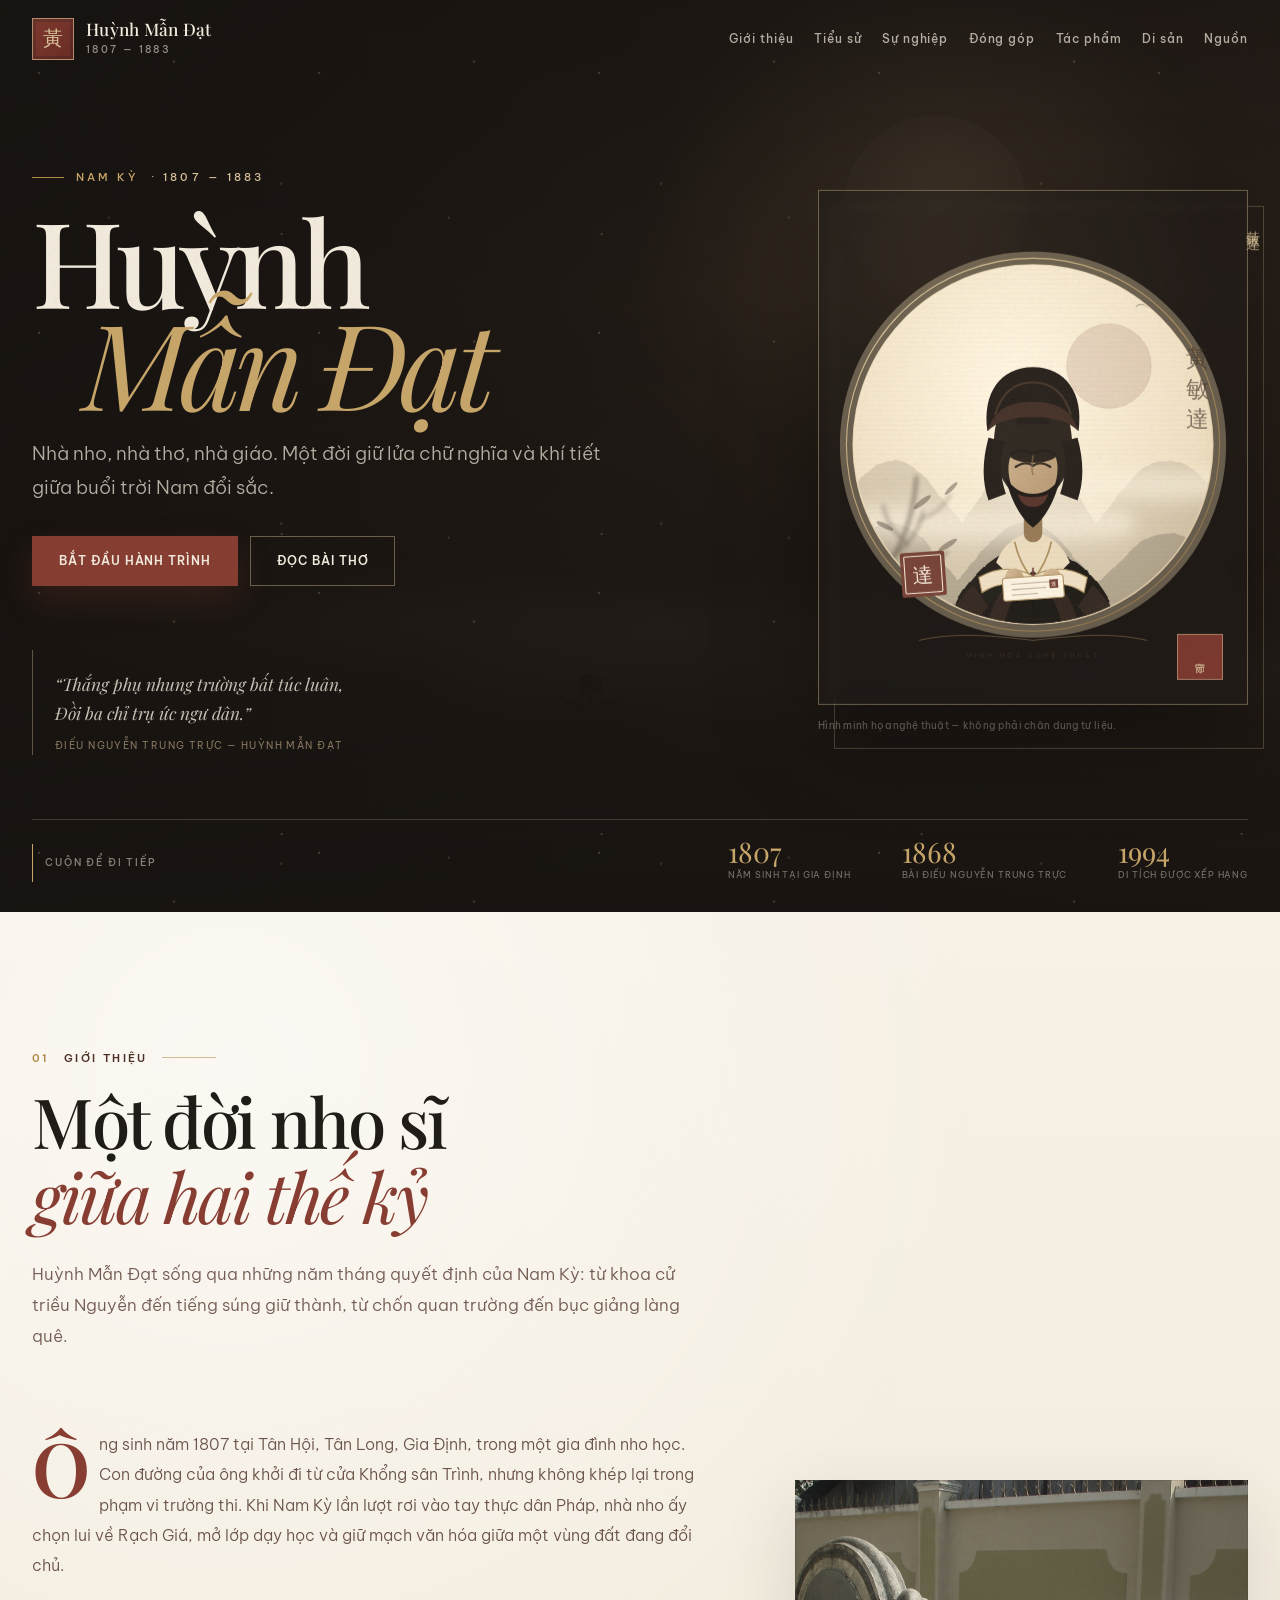
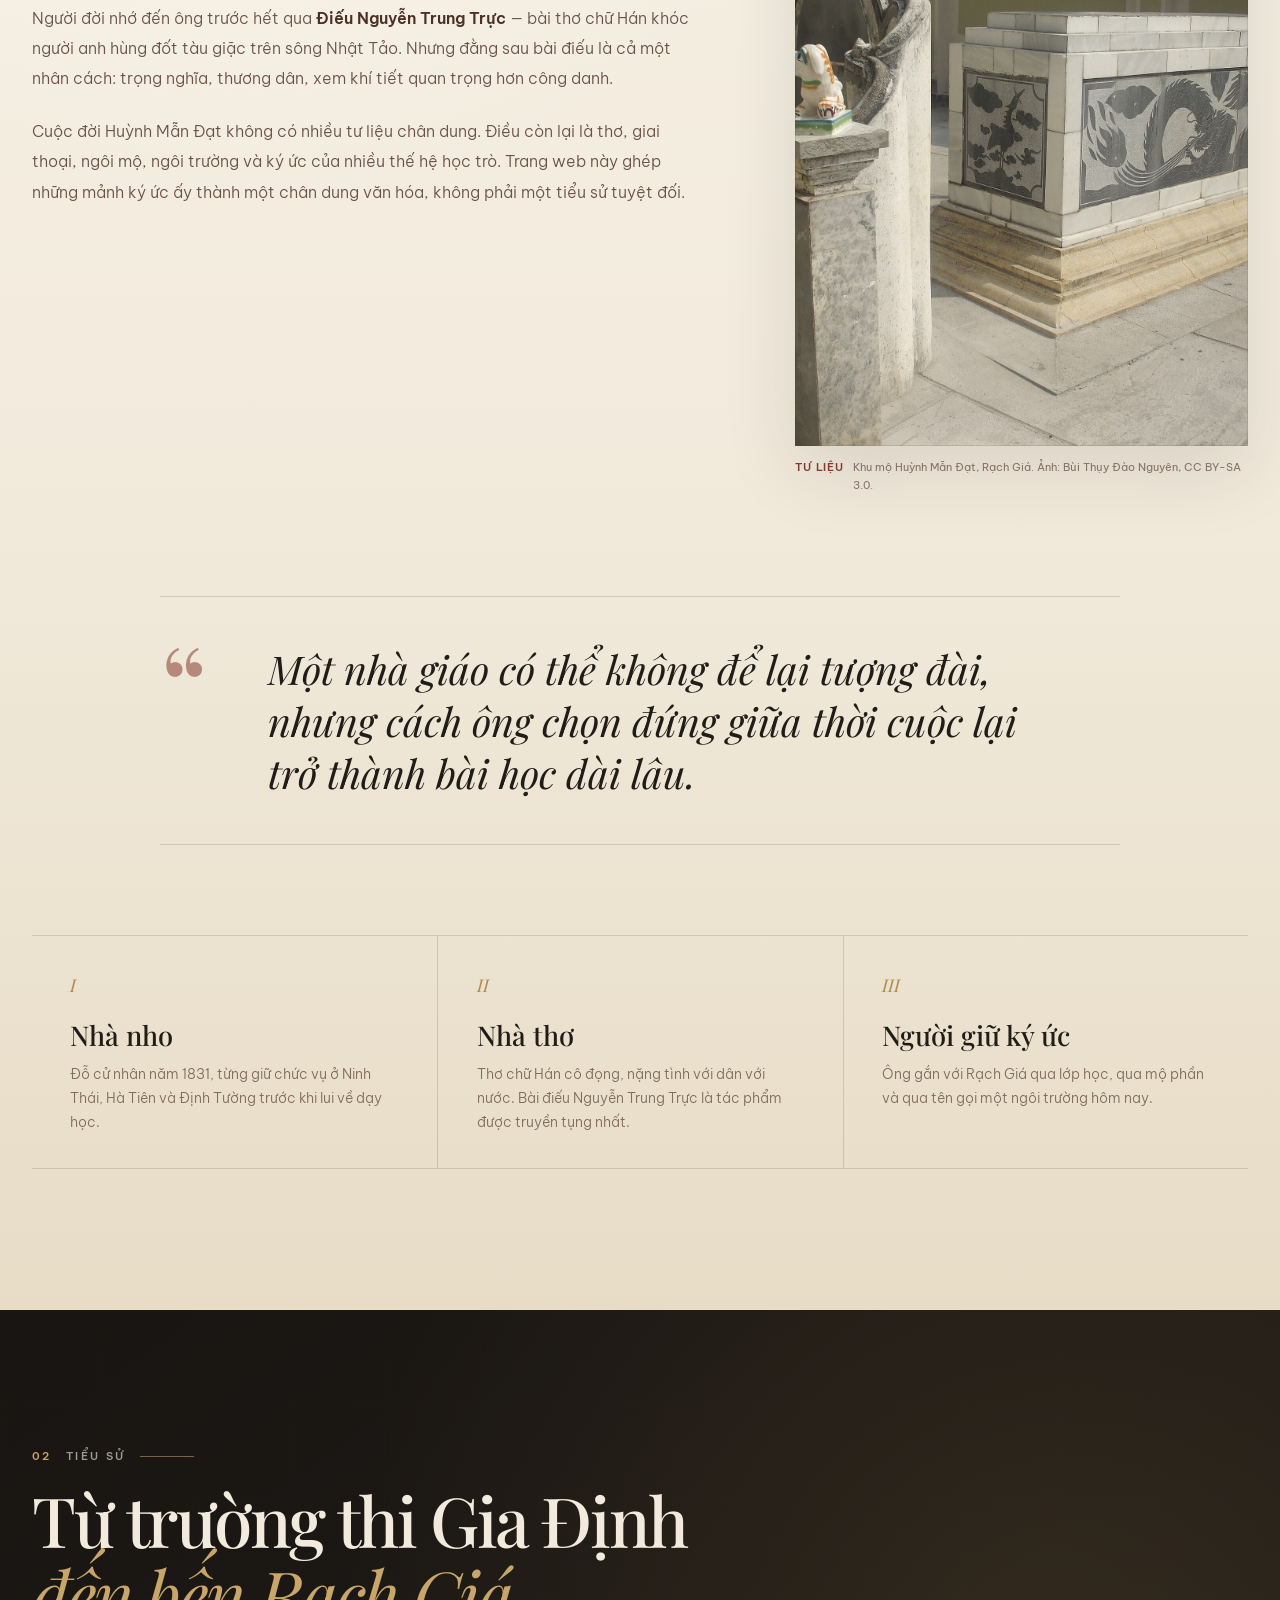
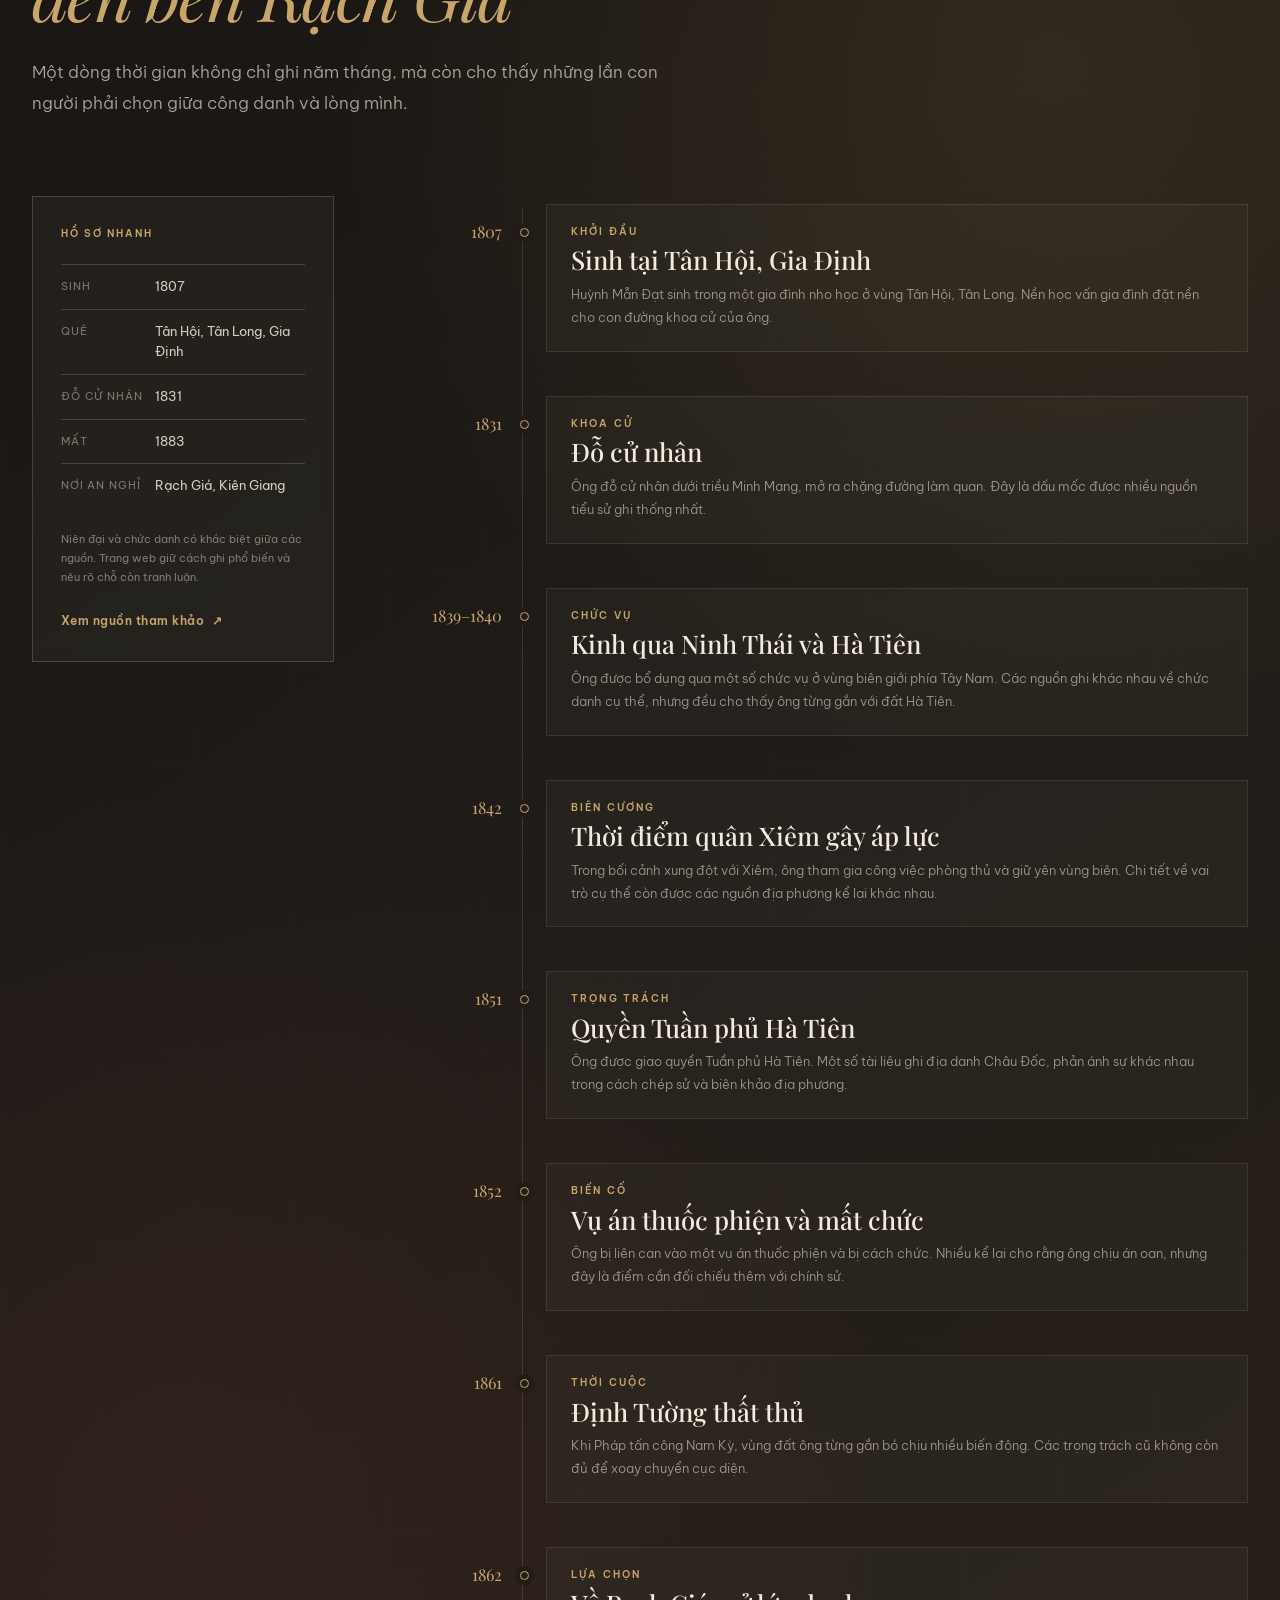
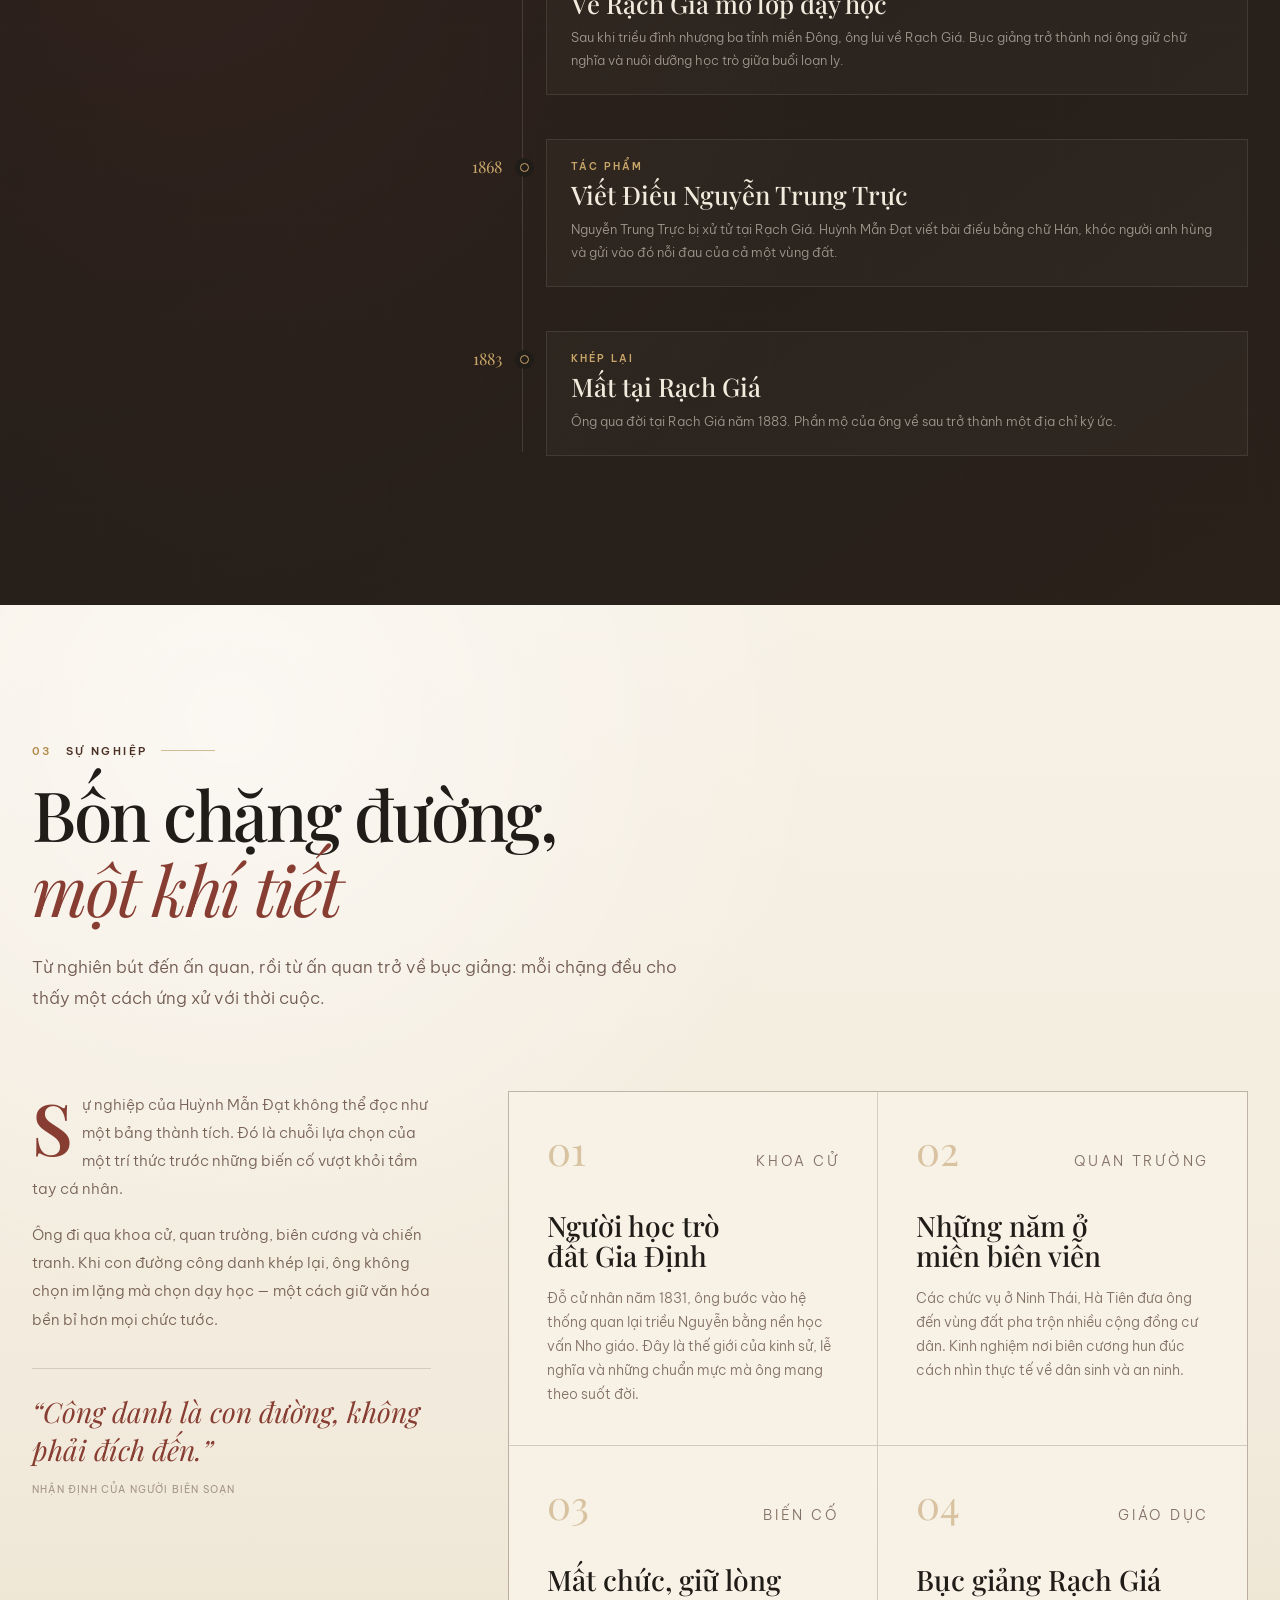
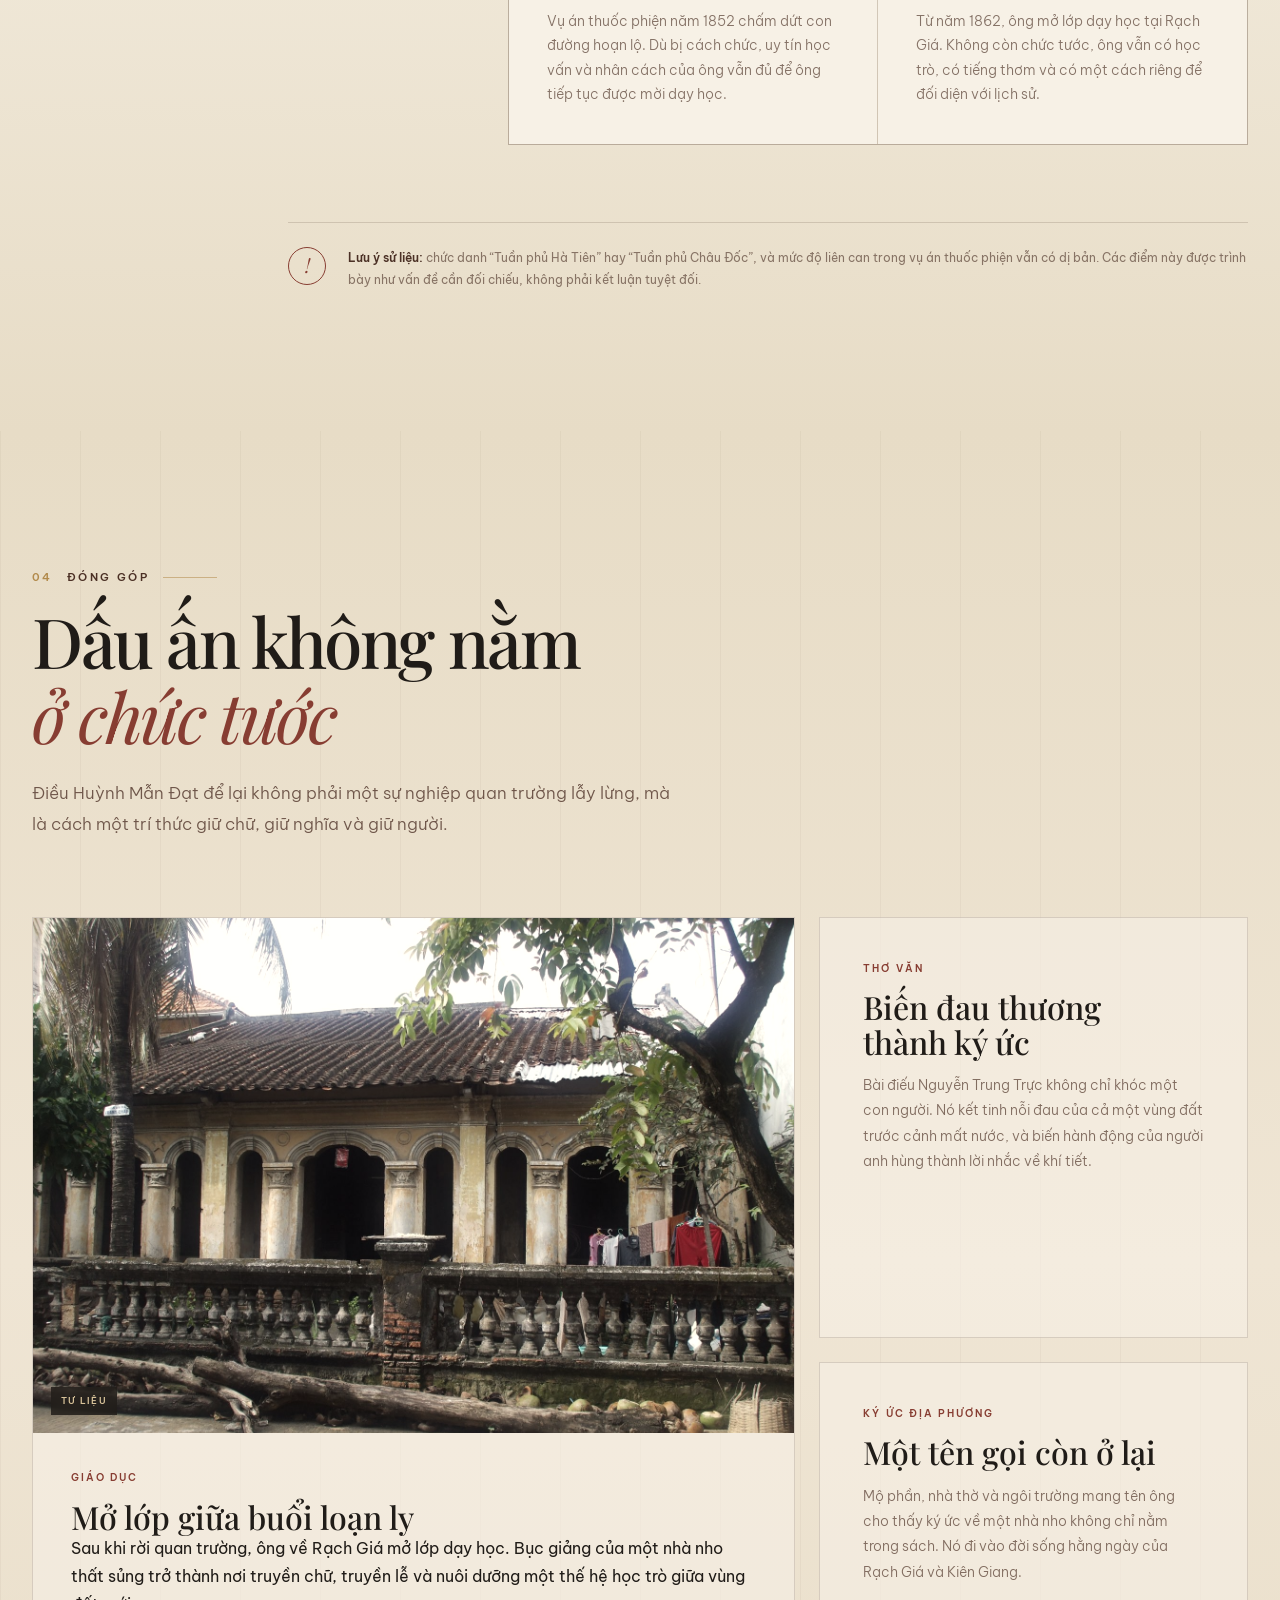
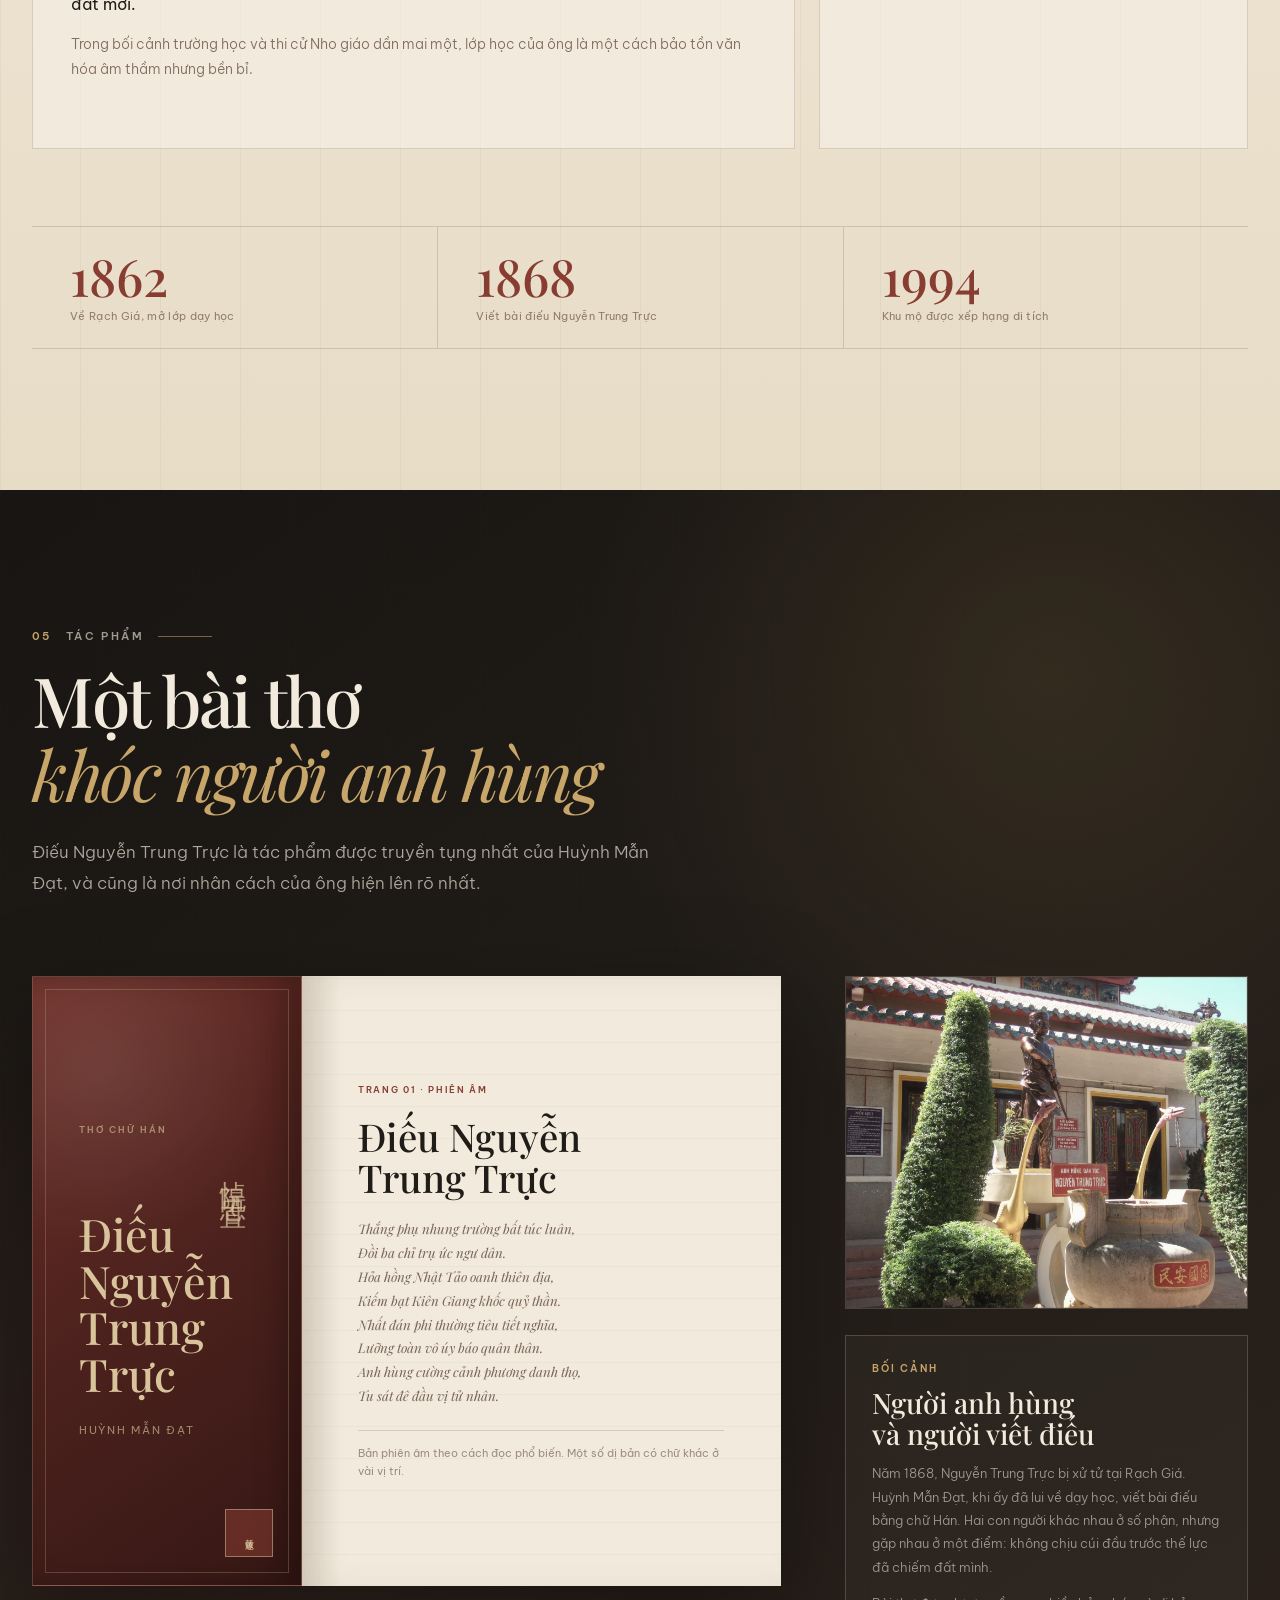
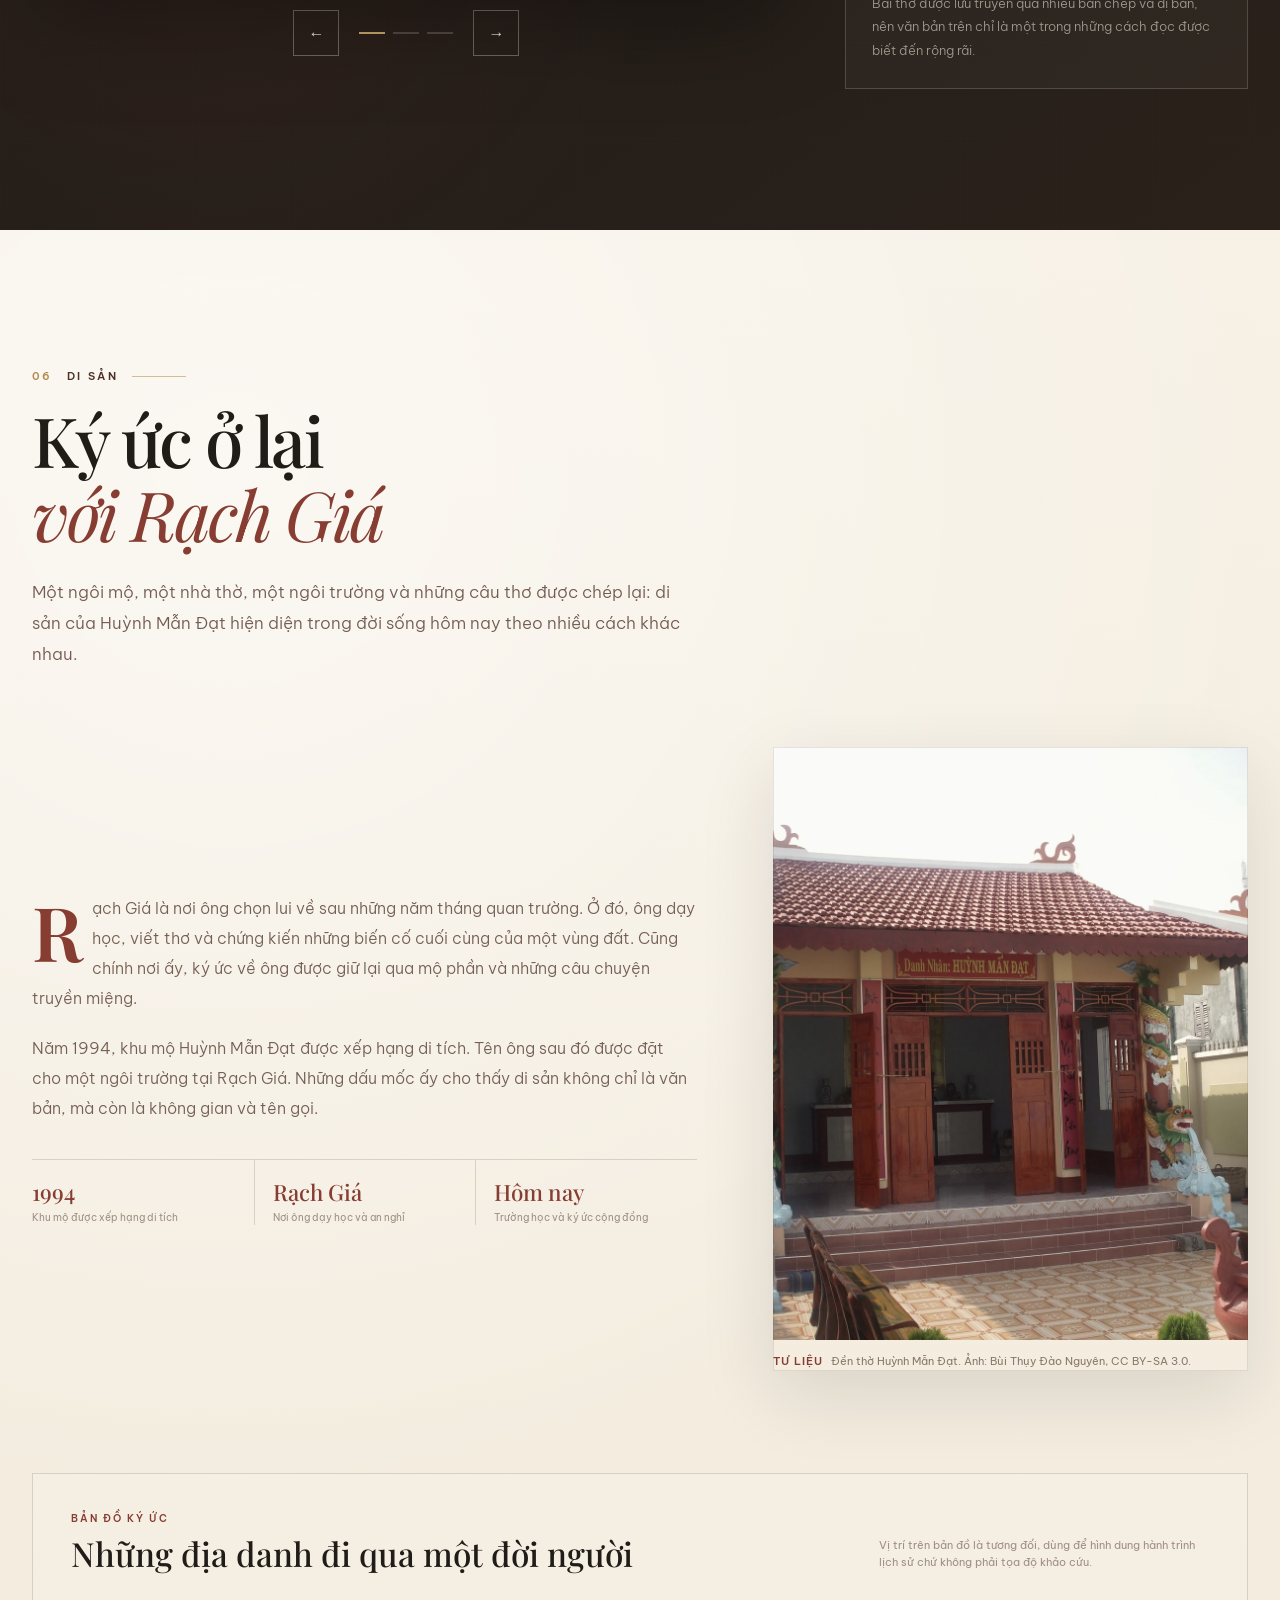
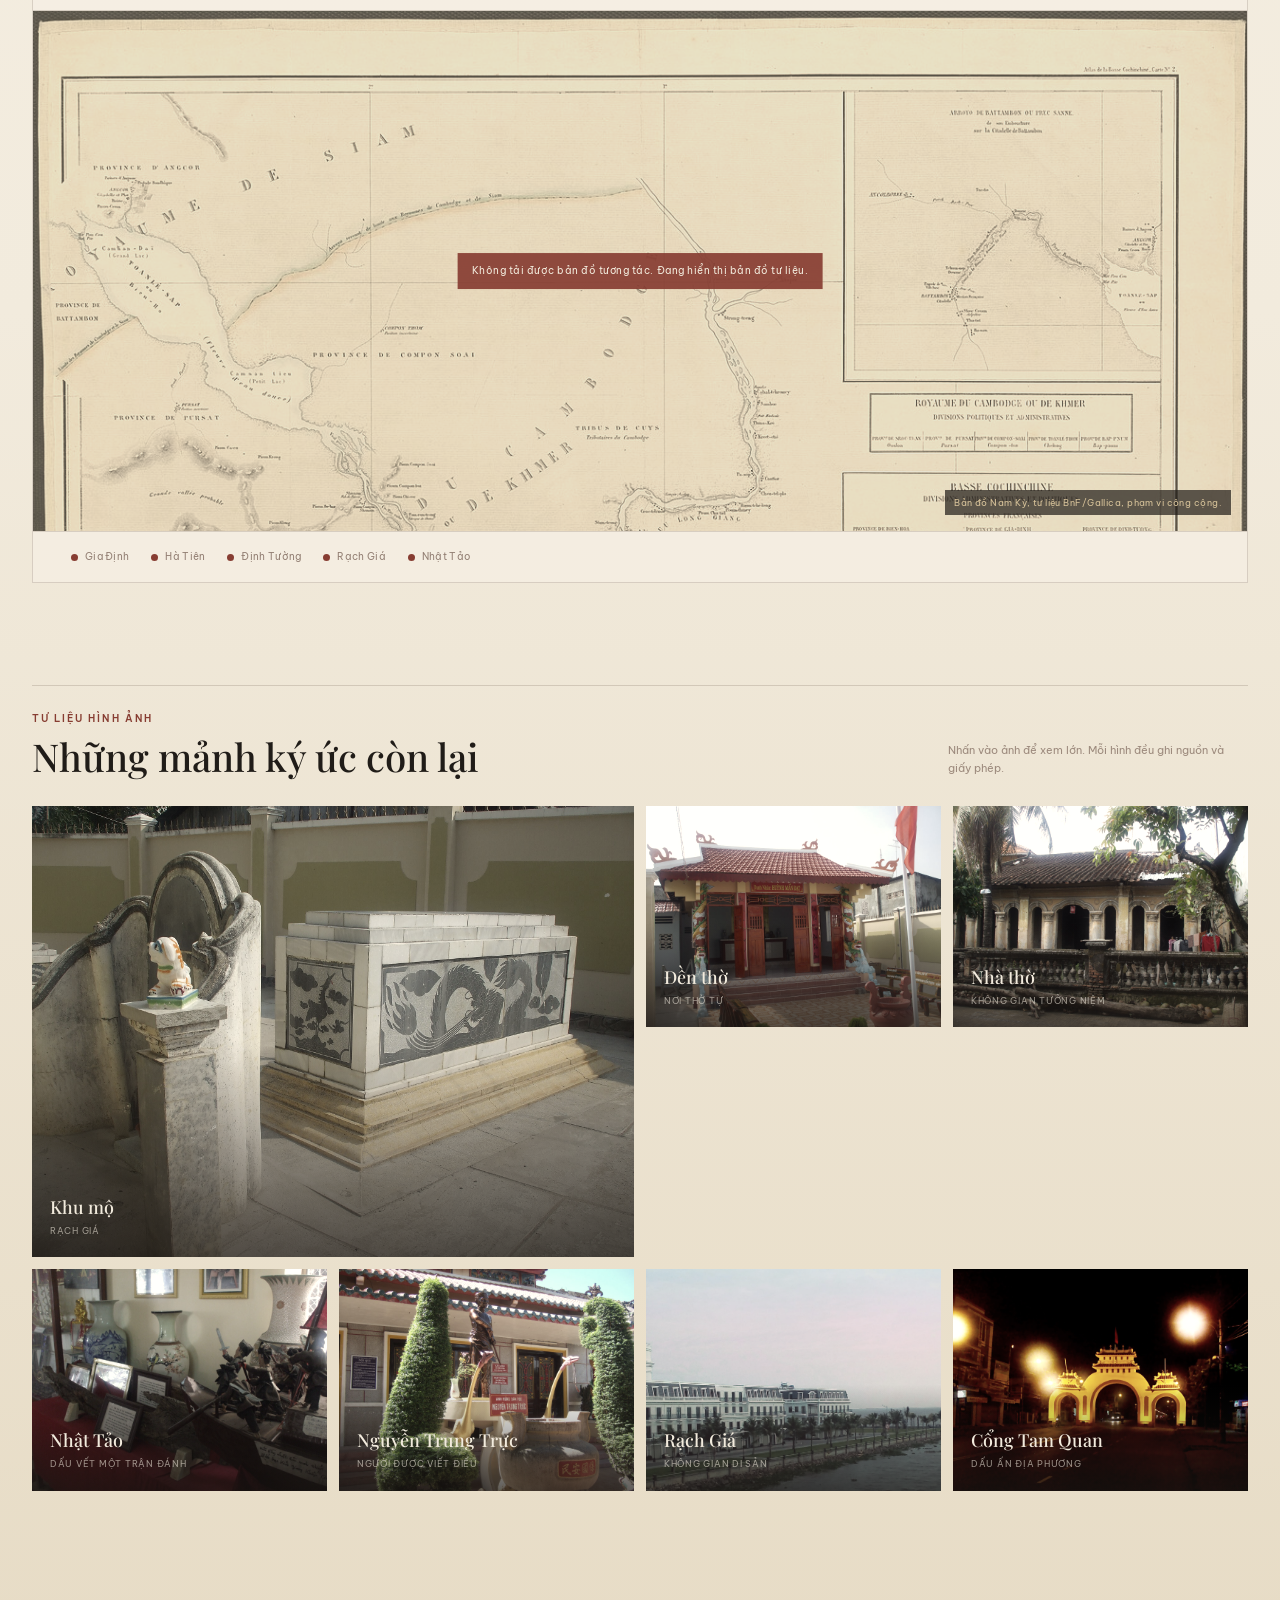
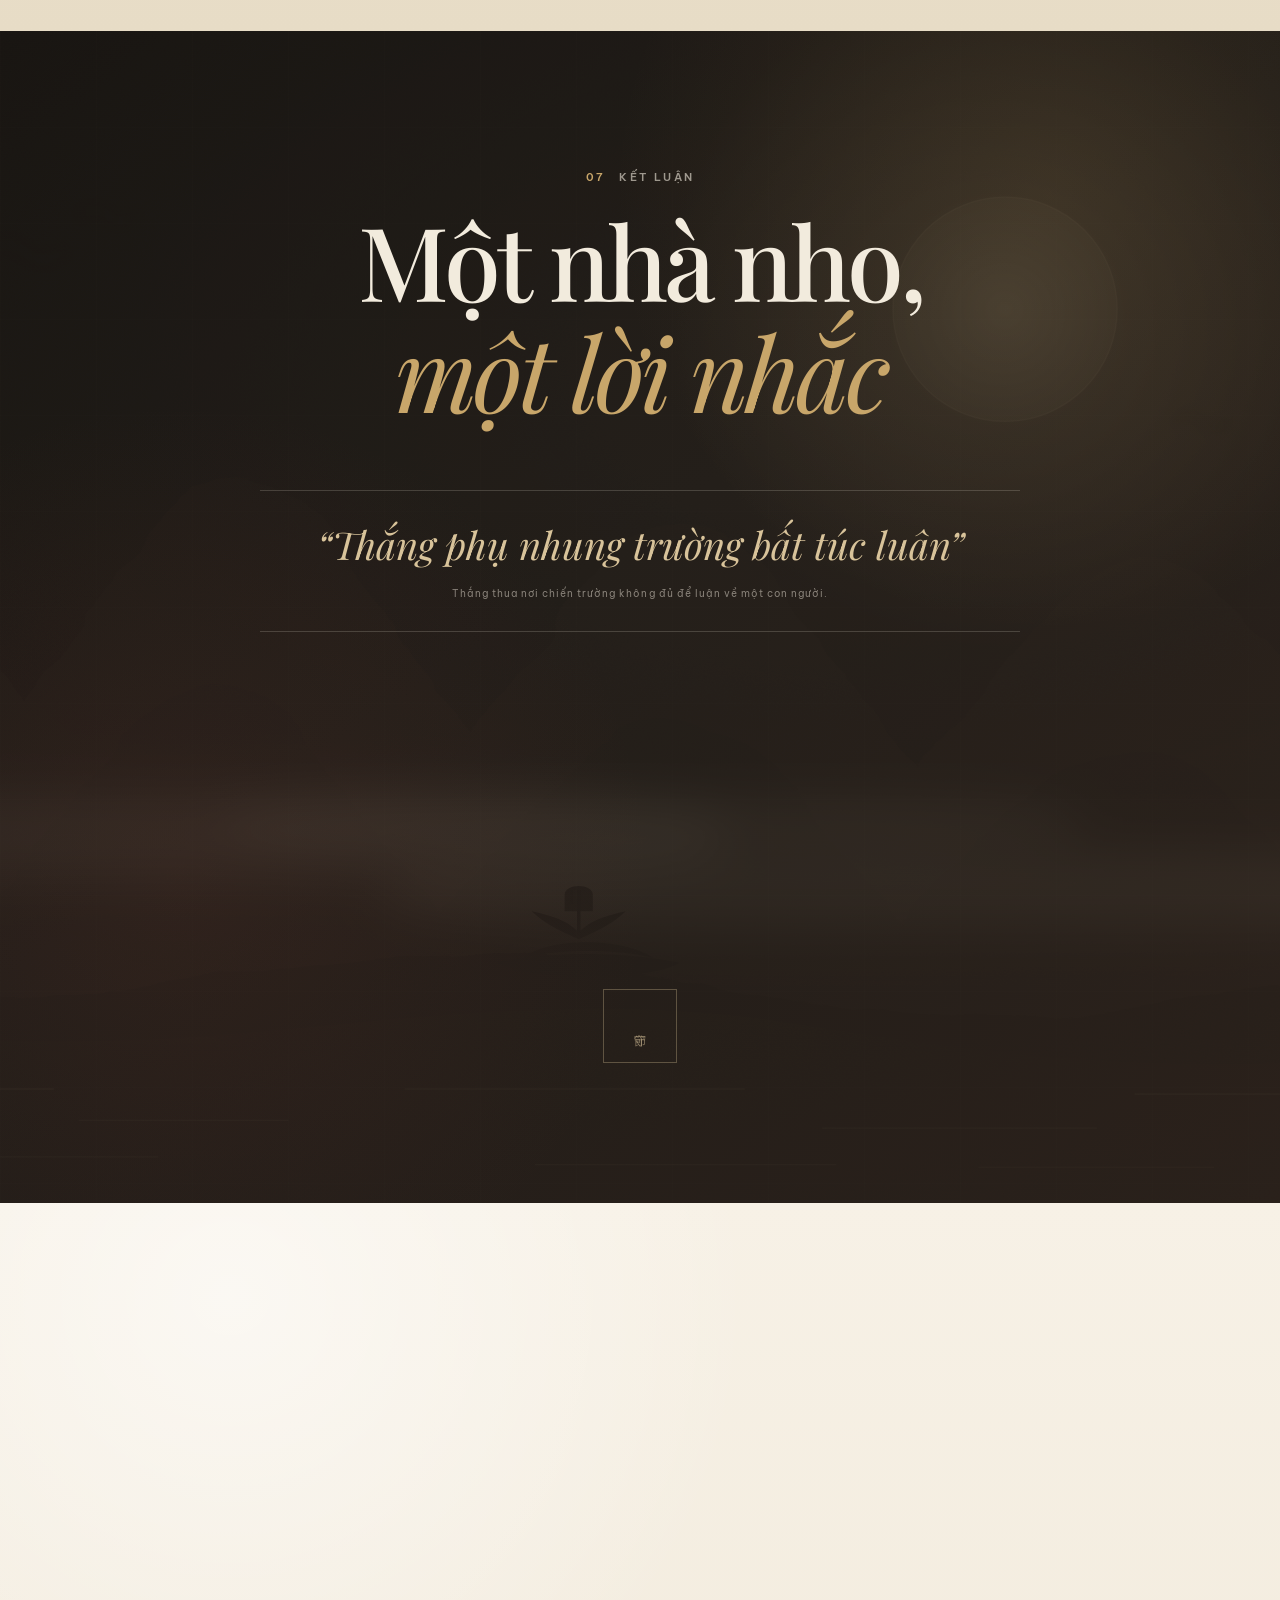
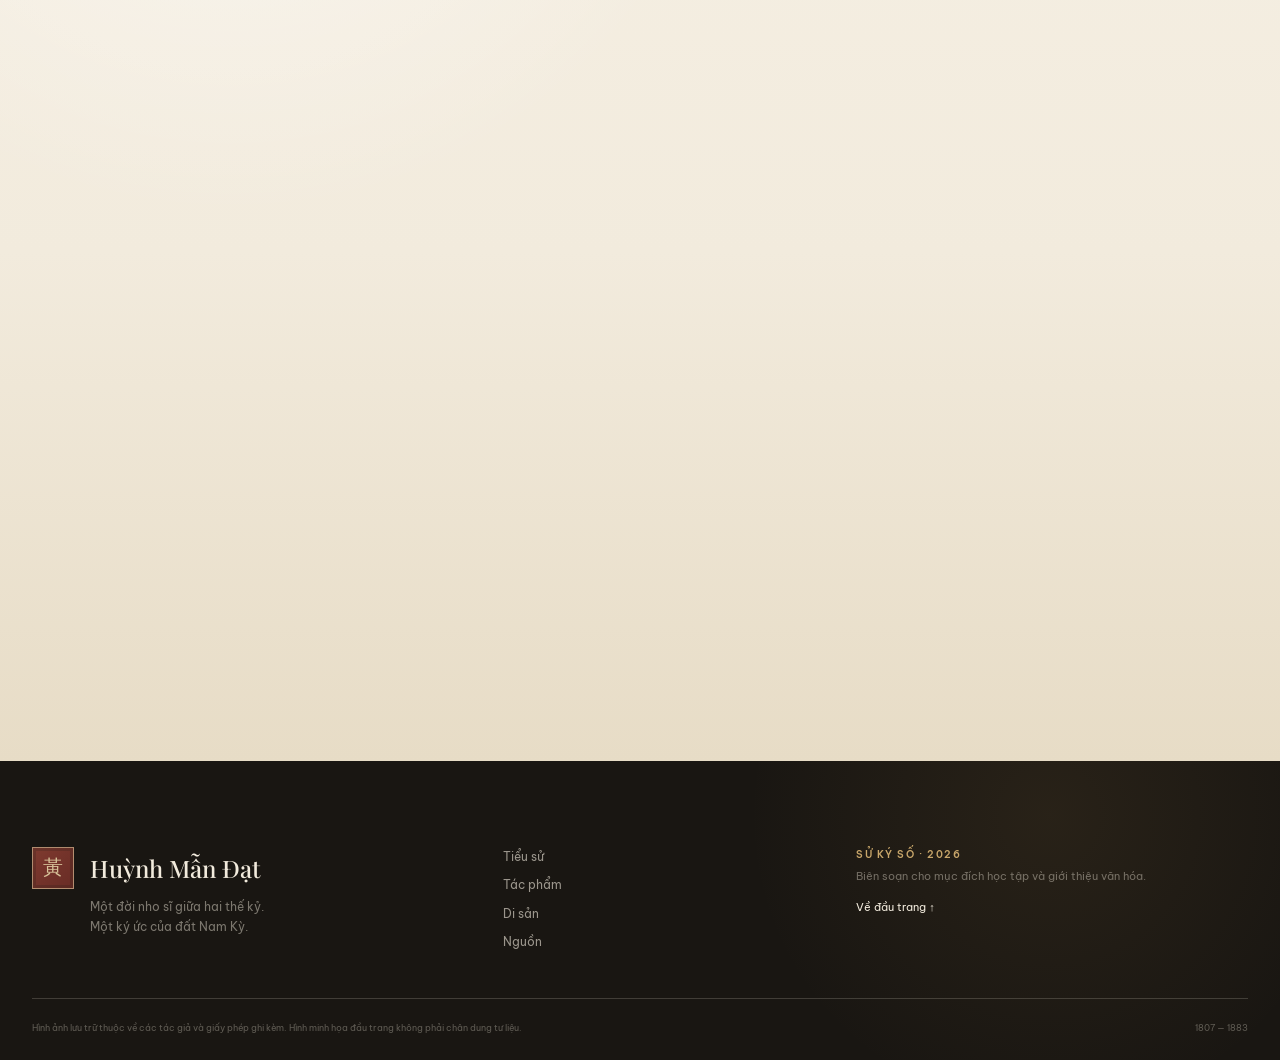
==== index.html @ 5d6afd21 "first commit" ====
<!DOCTYPE html>
<html lang="vi">
<head>
  <meta charset="utf-8">
  <meta name="viewport" content="width=device-width, initial-scale=1">
  <title>Huỳnh Mẫn Đạt (1807–1883) | Nhà nho, nhà thơ, người giữ hồn đất Nam Kỳ</title>
  <meta name="description" content="Hành trình về cuộc đời Huỳnh Mẫn Đạt: nhà nho, nhà thơ và nhà giáo đất Gia Định – Rạch Giá, tác giả bài điếu Nguyễn Trung Trực bất hủ.">
  <meta name="author" content="Sử ký số Nam Kỳ">
  <meta name="theme-color" content="#201c18">
  <meta property="og:type" content="website">
  <meta property="og:locale" content="vi_VN">
  <meta property="og:title" content="Huỳnh Mẫn Đạt — Một đời nho sĩ giữa hai thế kỷ">
  <meta property="og:description" content="Từ trường thi Gia Định đến bến Kiên Giang: cuộc đời, thơ văn và di sản của Huỳnh Mẫn Đạt (1807–1883).">
  <meta property="og:image" content="assets/images/og-cover.png">
  <meta property="og:image:width" content="1200">
  <meta property="og:image:height" content="630">
  <meta name="twitter:card" content="summary_large_image">
  <meta name="twitter:title" content="Huỳnh Mẫn Đạt — Một đời nho sĩ giữa hai thế kỷ">
  <meta name="twitter:description" content="Hành trình về cuộc đời nhà nho, nhà thơ, nhà giáo Huỳnh Mẫn Đạt.">
  <meta name="twitter:image" content="assets/images/og-cover.png">
  <link rel="icon" href="favicon.svg" type="image/svg+xml">
  <link rel="preload" href="assets/fonts/be-vietnam-pro-normal-400-vietnamese.woff2" as="font" type="font/woff2" crossorigin>
  <link rel="preload" href="assets/fonts/playfair-display-normal-400-900-vietnamese.woff2" as="font" type="font/woff2" crossorigin>
  <link rel="stylesheet" href="assets/fonts/fonts.css">
  <link rel="stylesheet" href="assets/css/base.css">
  <link rel="stylesheet" href="assets/css/components.css">
  <link rel="stylesheet" href="assets/css/sections.css">
  <script type="application/ld+json">
    {
      "@context": "https://schema.org",
      "@type": "Person",
      "name": "Huỳnh Mẫn Đạt",
      "alternateName": "黃敏達",
      "birthDate": "1807",
      "deathDate": "1883",
      "birthPlace": "Tân Hội, Tân Long, Gia Định",
      "deathPlace": "Rạch Giá, Kiên Giang",
      "jobTitle": ["Nhà nho", "Nhà thơ", "Nhà giáo"],
      "description": "Nhà nho, nhà thơ và nhà giáo người Gia Định, nổi tiếng với bài điếu Nguyễn Trung Trực.",
      "knowsAbout": ["Nho học", "Thơ chữ Hán", "Giáo dục", "Lịch sử Nam Kỳ"]
    }
  </script>
</head>
<body>
  <a class="skip-link" href="#main">Bỏ qua điều hướng</a>
  <div class="page-grain" aria-hidden="true"></div>
  <div class="reading-progress" aria-hidden="true"><span></span></div>

  <header class="site-header" data-header>
    <div class="shell header-inner">
      <a class="brand" href="#trang-chu" aria-label="Huỳnh Mẫn Đạt — về đầu trang">
        <span class="brand-seal" aria-hidden="true">黃</span>
        <span class="brand-text">
          <strong>Huỳnh Mẫn Đạt</strong>
          <small>1807 — 1883</small>
        </span>
      </a>
      <button class="menu-toggle" type="button" aria-expanded="false" aria-controls="site-nav" data-menu-toggle>
        <span></span><span></span>
        <span class="sr-only">Mở menu</span>
      </button>
      <nav class="site-nav" id="site-nav" aria-label="Điều hướng chính" data-nav>
        <a href="#gioi-thieu">Giới thiệu</a>
        <a href="#tieu-su">Tiểu sử</a>
        <a href="#su-nghiep">Sự nghiệp</a>
        <a href="#dong-gop">Đóng góp</a>
        <a href="#tac-pham">Tác phẩm</a>
        <a href="#di-san">Di sản</a>
        <a href="#nguon">Nguồn</a>
      </nav>
    </div>
  </header>

  <main id="main">
    <section class="hero" id="trang-chu" aria-labelledby="hero-title">
      <div class="hero-atmosphere" aria-hidden="true">
        <img src="assets/images/art/ink-landscape.svg" alt="">
        <span class="hero-wash"></span>
        <span class="hero-dust" data-dust></span>
      </div>
      <div class="shell hero-grid">
        <div class="hero-copy">
          <p class="eyebrow"><span>Nam Kỳ</span> · 1807 — 1883</p>
          <h1 id="hero-title"><span class="hero-name">Huỳnh</span> <span class="hero-name accent">Mẫn Đạt</span></h1>
          <p class="hero-lead">Nhà nho, nhà thơ, nhà giáo. Một đời giữ lửa chữ nghĩa và khí tiết giữa buổi trời Nam đổi sắc.</p>
          <div class="hero-actions">
            <a class="button button-primary" href="#gioi-thieu">Bắt đầu hành trình</a>
            <a class="button button-ghost" href="#tac-pham">Đọc bài thơ</a>
          </div>
          <blockquote class="hero-quote">
            <p>“Thắng phụ nhung trường bất túc luân,<br>Đồi ba chỉ trụ ức ngư dân.”</p>
            <cite>Điếu Nguyễn Trung Trực — Huỳnh Mẫn Đạt</cite>
          </blockquote>
        </div>
        <figure class="hero-figure" data-parallax>
          <span class="hero-figure-back" aria-hidden="true"></span>
          <div class="hero-frame">
            <img src="assets/images/art/hero-scholar.svg" alt="Hình minh họa một nhà nho Việt Nam bên nghiên mực và sách cổ" width="760" height="920" fetchpriority="high">
            <span class="hero-han" aria-hidden="true">黃敏達</span>
            <span class="hero-stamp" aria-hidden="true">守節</span>
          </div>
          <figcaption>Hình minh họa nghệ thuật — không phải chân dung tư liệu.</figcaption>
        </figure>
      </div>
      <div class="shell hero-foot">
        <a class="scroll-cue" href="#gioi-thieu"><span></span>Cuộn để đi tiếp</a>
        <dl class="hero-facts">
          <div><dt>1807</dt><dd>Năm sinh tại Gia Định</dd></div>
          <div><dt>1868</dt><dd>Bài điếu Nguyễn Trung Trực</dd></div>
          <div><dt>1994</dt><dd>Di tích được xếp hạng</dd></div>
        </dl>
      </div>
    </section>

    <section class="section section-paper intro" id="gioi-thieu" aria-labelledby="intro-title">
      <div class="shell">
        <header class="section-heading reveal">
          <p class="section-index">01 <span>Giới thiệu</span></p>
          <h2 id="intro-title">Một đời nho sĩ<br><em>giữa hai thế kỷ</em></h2>
          <p class="section-lead">Huỳnh Mẫn Đạt sống qua những năm tháng quyết định của Nam Kỳ: từ khoa cử triều Nguyễn đến tiếng súng giữ thành, từ chốn quan trường đến bục giảng làng quê.</p>
        </header>

        <div class="intro-grid">
          <div class="intro-copy reveal">
            <p class="dropcap">Ông sinh năm 1807 tại Tân Hội, Tân Long, Gia Định, trong một gia đình nho học. Con đường của ông khởi đi từ cửa Khổng sân Trình, nhưng không khép lại trong phạm vi trường thi. Khi Nam Kỳ lần lượt rơi vào tay thực dân Pháp, nhà nho ấy chọn lui về Rạch Giá, mở lớp dạy học và giữ mạch văn hóa giữa một vùng đất đang đổi chủ.</p>
            <p>Người đời nhớ đến ông trước hết qua <strong>Điếu Nguyễn Trung Trực</strong> — bài thơ chữ Hán khóc người anh hùng đốt tàu giặc trên sông Nhật Tảo. Nhưng đằng sau bài điếu là cả một nhân cách: trọng nghĩa, thương dân, xem khí tiết quan trọng hơn công danh.</p>
            <p>Cuộc đời Huỳnh Mẫn Đạt không có nhiều tư liệu chân dung. Điều còn lại là thơ, giai thoại, ngôi mộ, ngôi trường và ký ức của nhiều thế hệ học trò. Trang web này ghép những mảnh ký ức ấy thành một chân dung văn hóa, không phải một tiểu sử tuyệt đối.</p>
          </div>
          <figure class="intro-figure reveal">
            <div class="image-plate">
              <img src="assets/images/archive/mo-hmd.jpg" alt="Khu mộ Huỳnh Mẫn Đạt tại Rạch Giá" width="1920" height="1440" loading="lazy">
            </div>
            <figcaption><span>Tư liệu</span> Khu mộ Huỳnh Mẫn Đạt, Rạch Giá. Ảnh: Bùi Thụy Đào Nguyên, CC BY-SA 3.0.</figcaption>
          </figure>
        </div>

        <div class="intro-quote reveal">
          <span class="quote-mark" aria-hidden="true">“</span>
          <p>Một nhà giáo có thể không để lại tượng đài, nhưng cách ông chọn đứng giữa thời cuộc lại trở thành bài học dài lâu.</p>
        </div>

        <div class="pillar-grid">
          <article class="pillar reveal">
            <span class="pillar-number">I</span>
            <h3>Nhà nho</h3>
            <p>Đỗ cử nhân năm 1831, từng giữ chức vụ ở Ninh Thái, Hà Tiên và Định Tường trước khi lui về dạy học.</p>
          </article>
          <article class="pillar reveal">
            <span class="pillar-number">II</span>
            <h3>Nhà thơ</h3>
            <p>Thơ chữ Hán cô đọng, nặng tình với dân với nước. Bài điếu Nguyễn Trung Trực là tác phẩm được truyền tụng nhất.</p>
          </article>
          <article class="pillar reveal">
            <span class="pillar-number">III</span>
            <h3>Người giữ ký ức</h3>
            <p>Ông gắn với Rạch Giá qua lớp học, qua mộ phần và qua tên gọi một ngôi trường hôm nay.</p>
          </article>
        </div>
      </div>
    </section>

    <section class="section section-dark biography" id="tieu-su" aria-labelledby="bio-title">
      <div class="shell">
        <header class="section-heading section-heading-light reveal">
          <p class="section-index">02 <span>Tiểu sử</span></p>
          <h2 id="bio-title">Từ trường thi Gia Định<br><em>đến bến Rạch Giá</em></h2>
          <p class="section-lead">Một dòng thời gian không chỉ ghi năm tháng, mà còn cho thấy những lần con người phải chọn giữa công danh và lòng mình.</p>
        </header>

        <div class="bio-layout">
          <aside class="bio-aside reveal" aria-label="Thông tin nhanh về Huỳnh Mẫn Đạt">
            <p class="aside-label">Hồ sơ nhanh</p>
            <dl class="bio-facts">
              <div><dt>Sinh</dt><dd>1807</dd></div>
              <div><dt>Quê</dt><dd>Tân Hội, Tân Long, Gia Định</dd></div>
              <div><dt>Đỗ cử nhân</dt><dd>1831</dd></div>
              <div><dt>Mất</dt><dd>1883</dd></div>
              <div><dt>Nơi an nghỉ</dt><dd>Rạch Giá, Kiên Giang</dd></div>
            </dl>
            <p class="aside-note">Niên đại và chức danh có khác biệt giữa các nguồn. Trang web giữ cách ghi phổ biến và nêu rõ chỗ còn tranh luận.</p>
            <a class="text-link" href="#nguon">Xem nguồn tham khảo <span aria-hidden="true">↗</span></a>
          </aside>

          <ol class="timeline" data-timeline>
            <span class="timeline-track" aria-hidden="true"><span data-timeline-progress></span></span>
            <li class="timeline-item reveal">
              <time datetime="1807">1807</time>
              <span class="timeline-dot" aria-hidden="true"></span>
              <article class="timeline-card">
                <p class="card-tag">Khởi đầu</p>
                <h3>Sinh tại Tân Hội, Gia Định</h3>
                <p>Huỳnh Mẫn Đạt sinh trong một gia đình nho học ở vùng Tân Hội, Tân Long. Nền học vấn gia đình đặt nền cho con đường khoa cử của ông.</p>
              </article>
            </li>
            <li class="timeline-item reveal">
              <time datetime="1831">1831</time>
              <span class="timeline-dot" aria-hidden="true"></span>
              <article class="timeline-card">
                <p class="card-tag">Khoa cử</p>
                <h3>Đỗ cử nhân</h3>
                <p>Ông đỗ cử nhân dưới triều Minh Mạng, mở ra chặng đường làm quan. Đây là dấu mốc được nhiều nguồn tiểu sử ghi thống nhất.</p>
              </article>
            </li>
            <li class="timeline-item reveal">
              <time datetime="1839">1839–1840</time>
              <span class="timeline-dot" aria-hidden="true"></span>
              <article class="timeline-card">
                <p class="card-tag">Chức vụ</p>
                <h3>Kinh qua Ninh Thái và Hà Tiên</h3>
                <p>Ông được bổ dụng qua một số chức vụ ở vùng biên giới phía Tây Nam. Các nguồn ghi khác nhau về chức danh cụ thể, nhưng đều cho thấy ông từng gắn với đất Hà Tiên.</p>
              </article>
            </li>
            <li class="timeline-item reveal">
              <time datetime="1842">1842</time>
              <span class="timeline-dot" aria-hidden="true"></span>
              <article class="timeline-card">
                <p class="card-tag">Biên cương</p>
                <h3>Thời điểm quân Xiêm gây áp lực</h3>
                <p>Trong bối cảnh xung đột với Xiêm, ông tham gia công việc phòng thủ và giữ yên vùng biên. Chi tiết về vai trò cụ thể còn được các nguồn địa phương kể lại khác nhau.</p>
              </article>
            </li>
            <li class="timeline-item reveal">
              <time datetime="1851">1851</time>
              <span class="timeline-dot" aria-hidden="true"></span>
              <article class="timeline-card">
                <p class="card-tag">Trọng trách</p>
                <h3>Quyền Tuần phủ Hà Tiên</h3>
                <p>Ông được giao quyền Tuần phủ Hà Tiên. Một số tài liệu ghi địa danh Châu Đốc, phản ánh sự khác nhau trong cách chép sử và biên khảo địa phương.</p>
              </article>
            </li>
            <li class="timeline-item reveal">
              <time datetime="1852">1852</time>
              <span class="timeline-dot" aria-hidden="true"></span>
              <article class="timeline-card">
                <p class="card-tag">Biến cố</p>
                <h3>Vụ án thuốc phiện và mất chức</h3>
                <p>Ông bị liên can vào một vụ án thuốc phiện và bị cách chức. Nhiều kể lại cho rằng ông chịu án oan, nhưng đây là điểm cần đối chiếu thêm với chính sử.</p>
              </article>
            </li>
            <li class="timeline-item reveal">
              <time datetime="1861">1861</time>
              <span class="timeline-dot" aria-hidden="true"></span>
              <article class="timeline-card">
                <p class="card-tag">Thời cuộc</p>
                <h3>Định Tường thất thủ</h3>
                <p>Khi Pháp tấn công Nam Kỳ, vùng đất ông từng gắn bó chịu nhiều biến động. Các trọng trách cũ không còn đủ để xoay chuyển cục diện.</p>
              </article>
            </li>
            <li class="timeline-item reveal">
              <time datetime="1862">1862</time>
              <span class="timeline-dot" aria-hidden="true"></span>
              <article class="timeline-card">
                <p class="card-tag">Lựa chọn</p>
                <h3>Về Rạch Giá mở lớp dạy học</h3>
                <p>Sau khi triều đình nhượng ba tỉnh miền Đông, ông lui về Rạch Giá. Bục giảng trở thành nơi ông giữ chữ nghĩa và nuôi dưỡng học trò giữa buổi loạn ly.</p>
              </article>
            </li>
            <li class="timeline-item reveal">
              <time datetime="1868">1868</time>
              <span class="timeline-dot" aria-hidden="true"></span>
              <article class="timeline-card">
                <p class="card-tag">Tác phẩm</p>
                <h3>Viết Điếu Nguyễn Trung Trực</h3>
                <p>Nguyễn Trung Trực bị xử tử tại Rạch Giá. Huỳnh Mẫn Đạt viết bài điếu bằng chữ Hán, khóc người anh hùng và gửi vào đó nỗi đau của cả một vùng đất.</p>
              </article>
            </li>
            <li class="timeline-item reveal">
              <time datetime="1883">1883</time>
              <span class="timeline-dot" aria-hidden="true"></span>
              <article class="timeline-card">
                <p class="card-tag">Khép lại</p>
                <h3>Mất tại Rạch Giá</h3>
                <p>Ông qua đời tại Rạch Giá năm 1883. Phần mộ của ông về sau trở thành một địa chỉ ký ức.</p>
              </article>
            </li>
          </ol>
        </div>
      </div>
    </section>

    <section class="section section-paper career" id="su-nghiep" aria-labelledby="career-title">
      <div class="shell">
        <header class="section-heading reveal">
          <p class="section-index">03 <span>Sự nghiệp</span></p>
          <h2 id="career-title">Bốn chặng đường,<br><em>một khí tiết</em></h2>
          <p class="section-lead">Từ nghiên bút đến ấn quan, rồi từ ấn quan trở về bục giảng: mỗi chặng đều cho thấy một cách ứng xử với thời cuộc.</p>
        </header>

        <div class="career-layout">
          <div class="career-intro reveal">
            <p class="dropcap">Sự nghiệp của Huỳnh Mẫn Đạt không thể đọc như một bảng thành tích. Đó là chuỗi lựa chọn của một trí thức trước những biến cố vượt khỏi tầm tay cá nhân.</p>
            <p>Ông đi qua khoa cử, quan trường, biên cương và chiến tranh. Khi con đường công danh khép lại, ông không chọn im lặng mà chọn dạy học — một cách giữ văn hóa bền bỉ hơn mọi chức tước.</p>
            <blockquote class="side-quote">
              <p>“Công danh là con đường, không phải đích đến.”</p>
              <cite>Nhận định của người biên soạn</cite>
            </blockquote>
          </div>

          <div class="career-cards">
            <article class="career-card reveal">
              <div class="career-card-head"><span>01</span><p class="card-tag">Khoa cử</p></div>
              <h3>Người học trò đất Gia Định</h3>
              <p>Đỗ cử nhân năm 1831, ông bước vào hệ thống quan lại triều Nguyễn bằng nền học vấn Nho giáo. Đây là thế giới của kinh sử, lễ nghĩa và những chuẩn mực mà ông mang theo suốt đời.</p>
            </article>
            <article class="career-card reveal">
              <div class="career-card-head"><span>02</span><p class="card-tag">Quan trường</p></div>
              <h3>Những năm ở miền biên viễn</h3>
              <p>Các chức vụ ở Ninh Thái, Hà Tiên đưa ông đến vùng đất pha trộn nhiều cộng đồng cư dân. Kinh nghiệm nơi biên cương hun đúc cách nhìn thực tế về dân sinh và an ninh.</p>
            </article>
            <article class="career-card reveal">
              <div class="career-card-head"><span>03</span><p class="card-tag">Biến cố</p></div>
              <h3>Mất chức, giữ lòng</h3>
              <p>Vụ án thuốc phiện năm 1852 chấm dứt con đường hoạn lộ. Dù bị cách chức, uy tín học vấn và nhân cách của ông vẫn đủ để ông tiếp tục được mời dạy học.</p>
            </article>
            <article class="career-card reveal">
              <div class="career-card-head"><span>04</span><p class="card-tag">Giáo dục</p></div>
              <h3>Bục giảng Rạch Giá</h3>
              <p>Từ năm 1862, ông mở lớp dạy học tại Rạch Giá. Không còn chức tước, ông vẫn có học trò, có tiếng thơm và có một cách riêng để đối diện với lịch sử.</p>
            </article>
          </div>
        </div>

        <div class="career-note reveal">
          <span class="note-mark" aria-hidden="true">!</span>
          <p><strong>Lưu ý sử liệu:</strong> chức danh “Tuần phủ Hà Tiên” hay “Tuần phủ Châu Đốc”, và mức độ liên can trong vụ án thuốc phiện vẫn có dị bản. Các điểm này được trình bày như vấn đề cần đối chiếu, không phải kết luận tuyệt đối.</p>
        </div>
      </div>
    </section>
    <section class="section section-tonal contributions" id="dong-gop" aria-labelledby="contrib-title">
      <div class="shell">
        <header class="section-heading reveal">
          <p class="section-index">04 <span>Đóng góp</span></p>
          <h2 id="contrib-title">Dấu ấn không nằm<br><em>ở chức tước</em></h2>
          <p class="section-lead">Điều Huỳnh Mẫn Đạt để lại không phải một sự nghiệp quan trường lẫy lừng, mà là cách một trí thức giữ chữ, giữ nghĩa và giữ người.</p>
        </header>

        <div class="contribution-grid">
          <article class="contribution-card contribution-card-large reveal">
            <div class="contribution-visual">
              <img src="assets/images/archive/nha-hmd.jpg" alt="Nhà thờ Huỳnh Mẫn Đạt tại Rạch Giá" width="1600" height="1200" loading="lazy">
              <span class="visual-label">Tư liệu</span>
            </div>
            <div class="contribution-copy">
              <p class="card-tag">Giáo dục</p>
              <h3>Mở lớp giữa buổi loạn ly</h3>
              <p>Sau khi rời quan trường, ông về Rạch Giá mở lớp dạy học. Bục giảng của một nhà nho thất sủng trở thành nơi truyền chữ, truyền lễ và nuôi dưỡng một thế hệ học trò giữa vùng đất mới.</p>
              <p>Trong bối cảnh trường học và thi cử Nho giáo dần mai một, lớp học của ông là một cách bảo tồn văn hóa âm thầm nhưng bền bỉ.</p>
            </div>
          </article>

          <article class="contribution-card reveal">
            <p class="card-tag">Thơ văn</p>
            <h3>Biến đau thương thành ký ức</h3>
            <p>Bài điếu Nguyễn Trung Trực không chỉ khóc một con người. Nó kết tinh nỗi đau của cả một vùng đất trước cảnh mất nước, và biến hành động của người anh hùng thành lời nhắc về khí tiết.</p>
          </article>

          <article class="contribution-card reveal">
            <p class="card-tag">Ký ức địa phương</p>
            <h3>Một tên gọi còn ở lại</h3>
            <p>Mộ phần, nhà thờ và ngôi trường mang tên ông cho thấy ký ức về một nhà nho không chỉ nằm trong sách. Nó đi vào đời sống hằng ngày của Rạch Giá và Kiên Giang.</p>
          </article>
        </div>

        <div class="contribution-stats reveal">
          <div><strong>1862</strong><span>Về Rạch Giá, mở lớp dạy học</span></div>
          <div><strong>1868</strong><span>Viết bài điếu Nguyễn Trung Trực</span></div>
          <div><strong>1994</strong><span>Khu mộ được xếp hạng di tích</span></div>
        </div>
      </div>
    </section>

    <section class="section section-dark works" id="tac-pham" aria-labelledby="works-title">
      <div class="shell">
        <header class="section-heading section-heading-light reveal">
          <p class="section-index">05 <span>Tác phẩm</span></p>
          <h2 id="works-title">Một bài thơ<br><em>khóc người anh hùng</em></h2>
          <p class="section-lead">Điếu Nguyễn Trung Trực là tác phẩm được truyền tụng nhất của Huỳnh Mẫn Đạt, và cũng là nơi nhân cách của ông hiện lên rõ nhất.</p>
        </header>

        <div class="works-layout">
          <div class="book-stage reveal" data-book>
            <div class="book-object">
              <div class="book-cover">
                <span class="book-kicker">Thơ chữ Hán</span>
                <span class="book-han" aria-hidden="true">悼阮忠直</span>
                <h3>Điếu<br>Nguyễn Trung Trực</h3>
                <span class="book-author">Huỳnh Mẫn Đạt</span>
                <span class="book-seal" aria-hidden="true">黃敏達</span>
              </div>
              <div class="book-pages" id="poem-pages">
                <article class="book-page is-active" data-page="0">
                  <p class="page-label">Trang 01 · Phiên âm</p>
                  <h3>Điếu Nguyễn Trung Trực</h3>
                  <p class="poem">Thắng phụ nhung trường bất túc luân,<br>Đồi ba chỉ trụ ức ngư dân.<br>Hỏa hồng Nhật Tảo oanh thiên địa,<br>Kiếm bạt Kiên Giang khốc quỷ thần.<br>Nhất đán phi thường tiêu tiết nghĩa,<br>Lưỡng toàn vô úy báo quân thân.<br>Anh hùng cường cảnh phương danh thọ,<br>Tu sát đê đầu vị tử nhân.</p>
                  <p class="page-note">Bản phiên âm theo cách đọc phổ biến. Một số dị bản có chữ khác ở vài vị trí.</p>
                </article>
                <article class="book-page" data-page="1">
                  <p class="page-label">Trang 02 · Chú thích</p>
                  <h3>Những dấu chỉ trong bài thơ</h3>
                  <dl class="gloss-list">
                    <div><dt>Nhung trường</dt><dd>Chiến trường. Câu mở đầu đặt vấn đề thắng thua không đủ để cân đo một đời người.</dd></div>
                    <div><dt>Nhật Tảo</dt><dd>Nơi Nguyễn Trung Trực đốt tàu Hy Vọng của Pháp năm 1861.</dd></div>
                    <div><dt>Kiên Giang</dt><dd>Vùng đất gắn với những năm tháng cuối đời và cái chết của Nguyễn Trung Trực.</dd></div>
                    <div><dt>Tiết nghĩa</dt><dd>Phẩm giá và lòng trung nghĩa, điều nhà nho xem trọng hơn thành bại cá nhân.</dd></div>
                  </dl>
                </article>
                <article class="book-page" data-page="2">
                  <p class="page-label">Trang 03 · Di sản</p>
                  <h3>Vì sao bài thơ còn mãi</h3>
                  <p>Bài thơ đặt câu hỏi về thắng thua, nhưng không dừng ở chiến công. Nó chuyển từ chiến trường sang phẩm giá con người, từ cái chết của một anh hùng sang bài học về cách sống.</p>
                  <p>Chính vì thế, tác phẩm vượt khỏi giới hạn của một bài điếu. Nó trở thành lời nhắc rằng lịch sử không chỉ được viết bằng chiến thắng, mà còn bằng những người dám giữ lòng mình trước cường quyền.</p>
                  <p class="page-note">Các dị bản và cách hiểu câu cuối vẫn còn khác nhau; người đọc nên đối chiếu thêm với tư liệu Hán Nôm.</p>
                </article>
              </div>
            </div>
            <div class="book-controls">
              <button type="button" class="round-button" data-book-prev aria-label="Trang trước">←</button>
              <div class="book-dots" aria-label="Chọn trang">
                <button type="button" class="is-active" data-book-dot="0" aria-label="Trang 1"></button>
                <button type="button" data-book-dot="1" aria-label="Trang 2"></button>
                <button type="button" data-book-dot="2" aria-label="Trang 3"></button>
              </div>
              <button type="button" class="round-button" data-book-next aria-label="Trang sau">→</button>
            </div>
          </div>

          <aside class="works-aside reveal">
            <figure class="archive-figure">
              <img src="assets/images/archive/tuong-nguyen-trung-truc.jpg" alt="Tượng Nguyễn Trung Trực" width="1600" height="1200" loading="lazy">
              <figcaption><span>Tư liệu</span> Tượng Nguyễn Trung Trực. Ảnh: Daniel Berthold, CC BY-SA 4.0.</figcaption>
            </figure>
            <div class="context-card">
              <p class="card-tag">Bối cảnh</p>
              <h3>Người anh hùng và người viết điếu</h3>
              <p>Năm 1868, Nguyễn Trung Trực bị xử tử tại Rạch Giá. Huỳnh Mẫn Đạt, khi ấy đã lui về dạy học, viết bài điếu bằng chữ Hán. Hai con người khác nhau ở số phận, nhưng gặp nhau ở một điểm: không chịu cúi đầu trước thế lực đã chiếm đất mình.</p>
              <p class="small-note">Bài thơ được lưu truyền qua nhiều bản chép và dị bản, nên văn bản trên chỉ là một trong những cách đọc được biết đến rộng rãi.</p>
            </div>
          </aside>
        </div>
      </div>
    </section>
    <section class="section section-paper heritage" id="di-san" aria-labelledby="heritage-title">
      <div class="shell">
        <header class="section-heading reveal">
          <p class="section-index">06 <span>Di sản</span></p>
          <h2 id="heritage-title">Ký ức ở lại<br><em>với Rạch Giá</em></h2>
          <p class="section-lead">Một ngôi mộ, một nhà thờ, một ngôi trường và những câu thơ được chép lại: di sản của Huỳnh Mẫn Đạt hiện diện trong đời sống hôm nay theo nhiều cách khác nhau.</p>
        </header>

        <div class="heritage-grid">
          <div class="heritage-story reveal">
            <p class="dropcap">Rạch Giá là nơi ông chọn lui về sau những năm tháng quan trường. Ở đó, ông dạy học, viết thơ và chứng kiến những biến cố cuối cùng của một vùng đất. Cũng chính nơi ấy, ký ức về ông được giữ lại qua mộ phần và những câu chuyện truyền miệng.</p>
            <p>Năm 1994, khu mộ Huỳnh Mẫn Đạt được xếp hạng di tích. Tên ông sau đó được đặt cho một ngôi trường tại Rạch Giá. Những dấu mốc ấy cho thấy di sản không chỉ là văn bản, mà còn là không gian và tên gọi.</p>
            <div class="heritage-marks">
              <div><strong>1994</strong><span>Khu mộ được xếp hạng di tích</span></div>
              <div><strong>Rạch Giá</strong><span>Nơi ông dạy học và an nghỉ</span></div>
              <div><strong>Hôm nay</strong><span>Trường học và ký ức cộng đồng</span></div>
            </div>
          </div>
          <figure class="heritage-figure reveal">
            <img src="assets/images/archive/den-tho-hmd.jpg" alt="Đền thờ Huỳnh Mẫn Đạt" width="1600" height="1200" loading="lazy">
            <figcaption><span>Tư liệu</span> Đền thờ Huỳnh Mẫn Đạt. Ảnh: Bùi Thụy Đào Nguyên, CC BY-SA 3.0.</figcaption>
          </figure>
        </div>

        <div class="memory-map reveal" data-map>
          <div class="map-heading">
            <div>
              <p class="card-tag">Bản đồ ký ức</p>
              <h3>Những địa danh đi qua một đời người</h3>
            </div>
            <p>Vị trí trên bản đồ là tương đối, dùng để hình dung hành trình lịch sử chứ không phải tọa độ khảo cứu.</p>
          </div>
          <div class="map-frame">
            <div class="map-fallback">
              <img src="assets/images/maps/basse-cochinchine.jpg" alt="Bản đồ Nam Kỳ thế kỷ XIX" width="1280" height="1841" loading="lazy">
              <span>Bản đồ Nam Kỳ, tư liệu BnF/Gallica, phạm vi công cộng.</span>
            </div>
            <div id="heritage-map" class="map-canvas" data-map-canvas role="region" aria-label="Bản đồ tương tác các địa danh gắn với Huỳnh Mẫn Đạt"></div>
            <p class="map-status" data-map-status>Đang tải bản đồ tương tác…</p>
          </div>
          <div class="map-legend">
            <span><i class="legend-dot"></i>Gia Định</span>
            <span><i class="legend-dot"></i>Hà Tiên</span>
            <span><i class="legend-dot"></i>Định Tường</span>
            <span><i class="legend-dot"></i>Rạch Giá</span>
            <span><i class="legend-dot"></i>Nhật Tảo</span>
          </div>
        </div>

        <div class="gallery-heading reveal">
          <div>
            <p class="card-tag">Tư liệu hình ảnh</p>
            <h3>Những mảnh ký ức còn lại</h3>
          </div>
          <p>Nhấn vào ảnh để xem lớn. Mỗi hình đều ghi nguồn và giấy phép.</p>
        </div>

        <div class="gallery-grid" data-gallery>
          <button class="gallery-item gallery-item-wide reveal" type="button" data-full="assets/images/archive/mo-hmd.jpg" data-caption="Khu mộ Huỳnh Mẫn Đạt tại Rạch Giá." data-credit="Ảnh: Bùi Thụy Đào Nguyên, CC BY-SA 3.0.">
            <img src="assets/images/archive/mo-hmd.jpg" alt="Khu mộ Huỳnh Mẫn Đạt" width="1920" height="1440" loading="lazy">
            <span class="gallery-caption"><strong>Khu mộ</strong><small>Rạch Giá</small></span>
          </button>
          <button class="gallery-item reveal" type="button" data-full="assets/images/archive/den-tho-hmd.jpg" data-caption="Đền thờ Huỳnh Mẫn Đạt." data-credit="Ảnh: Bùi Thụy Đào Nguyên, CC BY-SA 3.0.">
            <img src="assets/images/archive/den-tho-hmd.jpg" alt="Đền thờ Huỳnh Mẫn Đạt" width="1600" height="1200" loading="lazy">
            <span class="gallery-caption"><strong>Đền thờ</strong><small>Nơi thờ tự</small></span>
          </button>
          <button class="gallery-item reveal" type="button" data-full="assets/images/archive/nha-hmd.jpg" data-caption="Nhà thờ Huỳnh Mẫn Đạt." data-credit="Ảnh: Thuydaonguyen, CC BY-SA 3.0.">
            <img src="assets/images/archive/nha-hmd.jpg" alt="Nhà thờ Huỳnh Mẫn Đạt" width="1600" height="1200" loading="lazy">
            <span class="gallery-caption"><strong>Nhà thờ</strong><small>Không gian tưởng niệm</small></span>
          </button>
          <button class="gallery-item reveal" type="button" data-full="assets/images/archive/van-tau-esperance.jpg" data-caption="Tàu Hy Vọng (Espérance) — tư liệu về trận Nhật Tảo." data-credit="Ảnh: Bùi Thụy Đào Nguyên, CC BY-SA 3.0.">
            <img src="assets/images/archive/van-tau-esperance.jpg" alt="Tàu Hy Vọng trong tư liệu lịch sử" width="1600" height="1200" loading="lazy">
            <span class="gallery-caption"><strong>Nhật Tảo</strong><small>Dấu vết một trận đánh</small></span>
          </button>
          <button class="gallery-item reveal" type="button" data-full="assets/images/archive/tuong-nguyen-trung-truc.jpg" data-caption="Tượng Nguyễn Trung Trực." data-credit="Ảnh: Daniel Berthold, CC BY-SA 4.0.">
            <img src="assets/images/archive/tuong-nguyen-trung-truc.jpg" alt="Tượng Nguyễn Trung Trực" width="1600" height="1200" loading="lazy">
            <span class="gallery-caption"><strong>Nguyễn Trung Trực</strong><small>Người được viết điếu</small></span>
          </button>
          <button class="gallery-item reveal" type="button" data-full="assets/images/archive/rach-gia-2018.jpg" data-caption="Rạch Giá, nơi Huỳnh Mẫn Đạt dạy học và an nghỉ." data-credit="Ảnh: KennoKenno, phạm vi công cộng.">
            <img src="assets/images/archive/rach-gia-2018.jpg" alt="Thành phố Rạch Giá" width="1600" height="986" loading="lazy">
            <span class="gallery-caption"><strong>Rạch Giá</strong><small>Không gian di sản</small></span>
          </button>
          <button class="gallery-item reveal" type="button" data-full="assets/images/archive/cong-tam-quan.jpg" data-caption="Cổng Tam Quan." data-credit="Ảnh: Bùi Thụy Đào Nguyên, CC BY-SA 3.0.">
            <img src="assets/images/archive/cong-tam-quan.jpg" alt="Cổng Tam Quan" width="1600" height="1200" loading="lazy">
            <span class="gallery-caption"><strong>Cổng Tam Quan</strong><small>Dấu ấn địa phương</small></span>
          </button>
        </div>
      </div>
    </section>

    <section class="section section-dark conclusion" id="ket-luan" aria-labelledby="conclusion-title">
      <div class="conclusion-art" aria-hidden="true">
        <img src="assets/images/art/ink-landscape.svg" alt="">
      </div>
      <div class="shell conclusion-inner">
        <p class="section-index reveal">07 <span>Kết luận</span></p>
        <h2 id="conclusion-title" class="reveal">Một nhà nho,<br><em>một lời nhắc</em></h2>
        <blockquote class="conclusion-quote reveal">
          <p>“Thắng phụ nhung trường bất túc luân”</p>
          <cite>Thắng thua nơi chiến trường không đủ để luận về một con người.</cite>
        </blockquote>
        <div class="conclusion-copy reveal">
          <p>Huỳnh Mẫn Đạt không phải là người chiến thắng trong câu chuyện lớn của thế kỷ XIX. Ông là một nhà nho mất chức, một người thầy ở vùng biên, một người viết điếu cho anh hùng. Nhưng chính ở những vị trí ấy, ông để lại một mẫu người: giữ chữ, giữ nghĩa, giữ lòng trước những điều không thể đổi thay.</p>
          <p>Đó là lý do ký ức về ông vẫn cần được kể lại — không phải để tôn thờ quá khứ, mà để hiểu rằng trong mọi thời đại, con người vẫn phải chọn cách đứng trước lịch sử.</p>
        </div>
        <div class="conclusion-actions reveal">
          <a class="button button-primary" href="#nguon">Đọc nguồn tham khảo</a>
          <a class="button button-ghost" href="#trang-chu">Về đầu trang</a>
        </div>
        <div class="conclusion-seal" aria-hidden="true"><span>守節</span></div>
      </div>
    </section>

    <section class="section section-paper sources" id="nguon" aria-labelledby="sources-title">
      <div class="shell">
        <header class="section-heading reveal">
          <p class="section-index">08 <span>Nguồn</span></p>
          <h2 id="sources-title">Đọc thêm<br><em>và đối chiếu</em></h2>
          <p class="section-lead">Trang web tổng hợp từ các nguồn phổ biến và tư liệu hình ảnh có giấy phép rõ ràng. Các điểm còn dị bản được ghi chú thay vì che lấp.</p>
        </header>

        <div class="sources-layout">
          <div class="source-list reveal">
            <h3>Tư liệu tham khảo</h3>
            <ol>
              <li>
                <span class="source-type">Từ điển</span>
                <p>Huỳnh Mẫn Đạt, <em>Wikipedia tiếng Việt</em>. <a href="https://vi.wikipedia.org/wiki/Hu%E1%BB%B3nh_M%E1%BA%ABn_%C4%90%E1%BA%A1t" target="_blank" rel="noopener noreferrer">vi.wikipedia.org <span aria-hidden="true">↗</span></a></p>
              </li>
              <li>
                <span class="source-type">Nhân vật</span>
                <p>Nguyễn Trung Trực, <em>Wikipedia tiếng Việt</em>. <a href="https://vi.wikipedia.org/wiki/Nguy%E1%BB%85n_Trung_Tr%E1%BB%B1c" target="_blank" rel="noopener noreferrer">vi.wikipedia.org <span aria-hidden="true">↗</span></a></p>
              </li>
              <li>
                <span class="source-type">Chính sử</span>
                <p>Quốc sử quán triều Nguyễn, <em>Đại Nam chính biên liệt truyện</em>, bản dịch. Các mục liên quan đến quan chức và biến cố Nam Kỳ thế kỷ XIX.</p>
              </li>
              <li>
                <span class="source-type">Địa chí</span>
                <p>Trịnh Hoài Đức, <em>Gia Định thành thông chí</em>, bản dịch. Tư liệu nền về đất Gia Định và vùng Nam Kỳ.</p>
              </li>
              <li>
                <span class="source-type">Địa phương</span>
                <p>Tư liệu về khu mộ và đền thờ Huỳnh Mẫn Đạt tại Rạch Giá, Kiên Giang; thông tin xếp hạng di tích năm 1994.</p>
              </li>
              <li>
                <span class="source-type">Hình ảnh</span>
                <p>Wikimedia Commons, các tệp ảnh về Huỳnh Mẫn Đạt, Nguyễn Trung Trực và Rạch Giá. Giấy phép ghi kèm từng ảnh.</p>
              </li>
            </ol>
          </div>

          <aside class="source-aside reveal">
            <div class="method-card">
              <p class="card-tag">Phương pháp</p>
              <h3>Một trang web, không phải bản án sử học</h3>
              <p>Đây là sản phẩm trình bày và giáo dục, không thay thế khảo cứu chuyên sâu. Những chỗ có dị bản được ghi rõ để người đọc tiếp tục tra cứu.</p>
              <p>Hình minh họa ở phần mở đầu là hình nghệ thuật, không phải chân dung tư liệu. Các ảnh lưu trữ giữ nguyên nguồn và giấy phép.</p>
            </div>
            <div class="license-card">
              <p class="card-tag">Hình ảnh</p>
              <ul>
                <li><strong>CC BY-SA 3.0</strong> — Bùi Thụy Đào Nguyên, Thuydaonguyen.</li>
                <li><strong>CC BY-SA 4.0</strong> — Daniel Berthold.</li>
                <li><strong>Public domain</strong> — KennoKenno, bản đồ BnF/Gallica.</li>
                <li><strong>Nghệ thuật gốc</strong> — các SVG minh họa được tạo cho dự án.</li>
              </ul>
            </div>
            <a class="text-link" href="https://commons.wikimedia.org/wiki/Category:Hu%E1%BB%B3nh_M%E1%BA%ABn_%C4%90%E1%BA%A1t" target="_blank" rel="noopener noreferrer">Mở kho ảnh Commons <span aria-hidden="true">↗</span></a>
          </aside>
        </div>
      </div>
    </section>
  </main>

  <footer class="site-footer">
    <div class="shell footer-grid">
      <div class="footer-brand">
        <span class="brand-seal" aria-hidden="true">黃</span>
        <div>
          <strong>Huỳnh Mẫn Đạt</strong>
          <p>Một đời nho sĩ giữa hai thế kỷ.<br>Một ký ức của đất Nam Kỳ.</p>
        </div>
      </div>
      <nav class="footer-nav" aria-label="Điều hướng chân trang">
        <a href="#tieu-su">Tiểu sử</a>
        <a href="#tac-pham">Tác phẩm</a>
        <a href="#di-san">Di sản</a>
        <a href="#nguon">Nguồn</a>
      </nav>
      <div class="footer-meta">
        <p>Sử ký số · 2026</p>
        <p>Biên soạn cho mục đích học tập và giới thiệu văn hóa.</p>
        <a href="#trang-chu">Về đầu trang <span aria-hidden="true">↑</span></a>
      </div>
    </div>
    <div class="shell footer-bottom">
      <p>Hình ảnh lưu trữ thuộc về các tác giả và giấy phép ghi kèm. Hình minh họa đầu trang không phải chân dung tư liệu.</p>
      <p>1807 — 1883</p>
    </div>
  </footer>

  <button class="back-to-top" type="button" data-back-to-top aria-label="Về đầu trang">
    <span aria-hidden="true">↑</span>
  </button>

  <div class="lightbox" data-lightbox role="dialog" aria-modal="true" aria-hidden="true" aria-label="Xem ảnh tư liệu">
    <button class="lightbox-close" type="button" data-lightbox-close aria-label="Đóng">×</button>
    <button class="lightbox-nav lightbox-prev" type="button" data-lightbox-prev aria-label="Ảnh trước">←</button>
    <figure class="lightbox-figure">
      <img src="" alt="" data-lightbox-image>
      <figcaption>
        <span data-lightbox-caption></span>
        <small data-lightbox-credit></small>
      </figcaption>
    </figure>
    <button class="lightbox-nav lightbox-next" type="button" data-lightbox-next aria-label="Ảnh sau">→</button>
  </div>

  <script src="assets/js/core.js" defer></script>
  <script src="assets/js/timeline.js" defer></script>
  <script src="assets/js/book.js" defer></script>
  <script src="assets/js/gallery.js" defer></script>
  <script src="assets/js/map.js" defer></script>
</body>
</html>
---- assets/fonts/fonts.css ----
@font-face {
  font-family: 'Be Vietnam Pro';
  font-style: normal;
  font-weight: 300;
  font-display: swap;
  src: url('./be-vietnam-pro-normal-300-vietnamese.woff2') format('woff2');
  unicode-range: U+0102-0103, U+0110-0111, U+0128-0129, U+0168-0169, U+01A0-01A1, U+01AF-01B0, U+0300-0301, U+0303-0304, U+0308-0309, U+0323, U+0329, U+1EA0-1EF9, U+20AB;
}

@font-face {
  font-family: 'Be Vietnam Pro';
  font-style: normal;
  font-weight: 300;
  font-display: swap;
  src: url('./be-vietnam-pro-normal-300-latin.woff2') format('woff2');
  unicode-range: U+0000-00FF, U+0131, U+0152-0153, U+02BB-02BC, U+02C6, U+02DA, U+02DC, U+0304, U+0308, U+0329, U+2000-206F, U+20AC, U+2122, U+2191, U+2193, U+2212, U+2215, U+FEFF, U+FFFD;
}

@font-face {
  font-family: 'Be Vietnam Pro';
  font-style: normal;
  font-weight: 400;
  font-display: swap;
  src: url('./be-vietnam-pro-normal-400-vietnamese.woff2') format('woff2');
  unicode-range: U+0102-0103, U+0110-0111, U+0128-0129, U+0168-0169, U+01A0-01A1, U+01AF-01B0, U+0300-0301, U+0303-0304, U+0308-0309, U+0323, U+0329, U+1EA0-1EF9, U+20AB;
}

@font-face {
  font-family: 'Be Vietnam Pro';
  font-style: normal;
  font-weight: 400;
  font-display: swap;
  src: url('./be-vietnam-pro-normal-400-latin.woff2') format('woff2');
  unicode-range: U+0000-00FF, U+0131, U+0152-0153, U+02BB-02BC, U+02C6, U+02DA, U+02DC, U+0304, U+0308, U+0329, U+2000-206F, U+20AC, U+2122, U+2191, U+2193, U+2212, U+2215, U+FEFF, U+FFFD;
}

@font-face {
  font-family: 'Be Vietnam Pro';
  font-style: normal;
  font-weight: 500;
  font-display: swap;
  src: url('./be-vietnam-pro-normal-500-vietnamese.woff2') format('woff2');
  unicode-range: U+0102-0103, U+0110-0111, U+0128-0129, U+0168-0169, U+01A0-01A1, U+01AF-01B0, U+0300-0301, U+0303-0304, U+0308-0309, U+0323, U+0329, U+1EA0-1EF9, U+20AB;
}

@font-face {
  font-family: 'Be Vietnam Pro';
  font-style: normal;
  font-weight: 500;
  font-display: swap;
  src: url('./be-vietnam-pro-normal-500-latin.woff2') format('woff2');
  unicode-range: U+0000-00FF, U+0131, U+0152-0153, U+02BB-02BC, U+02C6, U+02DA, U+02DC, U+0304, U+0308, U+0329, U+2000-206F, U+20AC, U+2122, U+2191, U+2193, U+2212, U+2215, U+FEFF, U+FFFD;
}

@font-face {
  font-family: 'Be Vietnam Pro';
  font-style: normal;
  font-weight: 600;
  font-display: swap;
  src: url('./be-vietnam-pro-normal-600-vietnamese.woff2') format('woff2');
  unicode-range: U+0102-0103, U+0110-0111, U+0128-0129, U+0168-0169, U+01A0-01A1, U+01AF-01B0, U+0300-0301, U+0303-0304, U+0308-0309, U+0323, U+0329, U+1EA0-1EF9, U+20AB;
}

@font-face {
  font-family: 'Be Vietnam Pro';
  font-style: normal;
  font-weight: 600;
  font-display: swap;
  src: url('./be-vietnam-pro-normal-600-latin.woff2') format('woff2');
  unicode-range: U+0000-00FF, U+0131, U+0152-0153, U+02BB-02BC, U+02C6, U+02DA, U+02DC, U+0304, U+0308, U+0329, U+2000-206F, U+20AC, U+2122, U+2191, U+2193, U+2212, U+2215, U+FEFF, U+FFFD;
}

@font-face {
  font-family: 'Playfair Display';
  font-style: italic;
  font-weight: 400 900;
  font-display: swap;
  src: url('./playfair-display-italic-400-900-vietnamese.woff2') format('woff2');
  unicode-range: U+0102-0103, U+0110-0111, U+0128-0129, U+0168-0169, U+01A0-01A1, U+01AF-01B0, U+0300-0301, U+0303-0304, U+0308-0309, U+0323, U+0329, U+1EA0-1EF9, U+20AB;
}

@font-face {
  font-family: 'Playfair Display';
  font-style: italic;
  font-weight: 400 900;
  font-display: swap;
  src: url('./playfair-display-italic-400-900-latin.woff2') format('woff2');
  unicode-range: U+0000-00FF, U+0131, U+0152-0153, U+02BB-02BC, U+02C6, U+02DA, U+02DC, U+0304, U+0308, U+0329, U+2000-206F, U+20AC, U+2122, U+2191, U+2193, U+2212, U+2215, U+FEFF, U+FFFD;
}

@font-face {
  font-family: 'Playfair Display';
  font-style: normal;
  font-weight: 400 900;
  font-display: swap;
  src: url('./playfair-display-normal-400-900-vietnamese.woff2') format('woff2');
  unicode-range: U+0102-0103, U+0110-0111, U+0128-0129, U+0168-0169, U+01A0-01A1, U+01AF-01B0, U+0300-0301, U+0303-0304, U+0308-0309, U+0323, U+0329, U+1EA0-1EF9, U+20AB;
}

@font-face {
  font-family: 'Playfair Display';
  font-style: normal;
  font-weight: 400 900;
  font-display: swap;
  src: url('./playfair-display-normal-400-900-latin.woff2') format('woff2');
  unicode-range: U+0000-00FF, U+0131, U+0152-0153, U+02BB-02BC, U+02C6, U+02DA, U+02DC, U+0304, U+0308, U+0329, U+2000-206F, U+20AC, U+2122, U+2191, U+2193, U+2212, U+2215, U+FEFF, U+FFFD;
}
---- assets/css/base.css ----
:root {
  --ink: #201c18;
  --ink-soft: #332a23;
  --brown: #4b3025;
  --brown-light: #6b4a39;
  --paper: #f2ebdd;
  --paper-deep: #e7dcc6;
  --paper-soft: #f7f1e6;
  --gold: #d8c39a;
  --bronze: #b28a4b;
  --bronze-light: #c8a66a;
  --vermilion: #873d32;
  --vermilion-dark: #6c2d26;
  --line: rgba(75, 48, 37, 0.17);
  --line-strong: rgba(75, 48, 37, 0.3);
  --light-line: rgba(242, 235, 221, 0.18);
  --light-line-strong: rgba(242, 235, 221, 0.34);
  --shadow-soft: 0 24px 70px rgba(32, 28, 24, 0.12);
  --shadow-deep: 0 30px 90px rgba(0, 0, 0, 0.34);
  --font-display: "Playfair Display", "Times New Roman", serif;
  --font-body: "Be Vietnam Pro", "Segoe UI", sans-serif;
  --font-han: "Noto Serif CJK SC", "Songti SC", "SimSun", serif;
  --shell: min(1240px, calc(100vw - 64px));
  --header-h: 78px;
  --ease: cubic-bezier(0.22, 1, 0.36, 1);
  --ease-soft: cubic-bezier(0.4, 0, 0.2, 1);
}

*,
*::before,
*::after {
  box-sizing: border-box;
}

html {
  scroll-behavior: smooth;
  scroll-padding-top: calc(var(--header-h) + 24px);
}

body {
  margin: 0;
  overflow-x: hidden;
  background: var(--paper);
  color: var(--ink);
  font-family: var(--font-body);
  font-size: 16px;
  font-weight: 400;
  line-height: 1.75;
  text-rendering: optimizeLegibility;
  -webkit-font-smoothing: antialiased;
}

body.is-locked {
  overflow: hidden;
}

h1,
h2,
h3,
h4,
p,
figure,
blockquote,
dl,
dd {
  margin: 0;
}

h1,
h2,
h3,
h4 {
  font-weight: 500;
  line-height: 1.08;
  text-wrap: balance;
}

ul,
ol {
  margin: 0;
  padding: 0;
  list-style: none;
}

img,
svg {
  display: block;
  max-width: 100%;
}

img {
  height: auto;
}

a {
  color: inherit;
  text-decoration-thickness: 1px;
  text-underline-offset: 0.18em;
}

button {
  border: 0;
  padding: 0;
  background: none;
  color: inherit;
  font: inherit;
  cursor: pointer;
}

::selection {
  background: var(--vermilion);
  color: var(--paper);
}

:focus-visible {
  outline: 2px solid var(--vermilion);
  outline-offset: 4px;
}

.section-dark :focus-visible,
.site-footer :focus-visible,
.lightbox :focus-visible {
  outline-color: var(--gold);
}

.shell {
  width: var(--shell);
  margin-inline: auto;
}

.sr-only {
  position: absolute;
  width: 1px;
  height: 1px;
  padding: 0;
  margin: -1px;
  overflow: hidden;
  clip: rect(0, 0, 0, 0);
  white-space: nowrap;
  border: 0;
}

.skip-link {
  position: fixed;
  top: 12px;
  left: 12px;
  z-index: 300;
  padding: 10px 18px;
  background: var(--paper);
  color: var(--ink);
  font-size: 0.8rem;
  font-weight: 600;
  text-decoration: none;
  transform: translateY(-150%);
  transition: transform 180ms var(--ease-soft);
}

.skip-link:focus {
  transform: translateY(0);
}

.page-grain {
  position: fixed;
  inset: 0;
  z-index: 100;
  pointer-events: none;
  opacity: 0.18;
  mix-blend-mode: multiply;
  background-image: url("data:image/svg+xml,%3Csvg viewBox='0 0 220 220' xmlns='http://www.w3.org/2000/svg'%3E%3Cfilter id='n'%3E%3CfeTurbulence type='fractalNoise' baseFrequency='.82' numOctaves='3' stitchTiles='stitch'/%3E%3C/filter%3E%3Crect width='100%25' height='100%25' filter='url(%23n)' opacity='.34'/%3E%3C/svg%3E");
}

.reading-progress {
  position: fixed;
  inset: 0 0 auto;
  z-index: 160;
  height: 3px;
  background: transparent;
  pointer-events: none;
}

.reading-progress span {
  display: block;
  width: 100%;
  height: 100%;
  background: linear-gradient(90deg, var(--vermilion), var(--bronze));
  transform: scaleX(0);
  transform-origin: left;
}

.section {
  position: relative;
  padding: clamp(88px, 11vw, 156px) 0;
}

.section-paper {
  background:
    radial-gradient(circle at 18% 8%, rgba(255, 255, 255, 0.54), transparent 35%),
    linear-gradient(180deg, var(--paper-soft), var(--paper) 56%, var(--paper-deep));
  color: var(--ink);
}

.section-tonal {
  background:
    linear-gradient(90deg, rgba(75, 48, 37, 0.045) 1px, transparent 1px) 0 0 / 80px 80px,
    linear-gradient(180deg, var(--paper-deep), #efe5d4 50%, var(--paper-deep));
  color: var(--ink);
}

.section-dark {
  background:
    radial-gradient(circle at 82% 14%, rgba(178, 138, 75, 0.14), transparent 30%),
    radial-gradient(circle at 14% 72%, rgba(135, 61, 50, 0.14), transparent 34%),
    linear-gradient(145deg, #181512, var(--ink) 46%, #2b211b);
  color: var(--paper);
}

.section-dark::before {
  content: "";
  position: absolute;
  inset: 0;
  pointer-events: none;
  opacity: 0.28;
  background-image:
    linear-gradient(90deg, rgba(242, 235, 221, 0.03) 1px, transparent 1px),
    linear-gradient(rgba(242, 235, 221, 0.025) 1px, transparent 1px);
  background-size: 96px 96px;
}

.section > .shell {
  position: relative;
  z-index: 1;
}

.dropcap::first-letter {
  float: left;
  margin: 0.12em 0.12em 0 0;
  color: var(--vermilion);
  font-family: var(--font-display);
  font-size: 4.7em;
  font-weight: 600;
  line-height: 0.78;
}

.section-dark .dropcap::first-letter {
  color: var(--bronze-light);
}

.reveal {
  opacity: 0;
  transform: translateY(24px);
  transition:
    opacity 800ms var(--ease),
    transform 800ms var(--ease);
}

.reveal.is-visible {
  opacity: 1;
  transform: translateY(0);
}

@media (prefers-reduced-motion: reduce) {
  html {
    scroll-behavior: auto;
  }

  *,
  *::before,
  *::after {
    scroll-behavior: auto !important;
    animation-duration: 0.01ms !important;
    animation-iteration-count: 1 !important;
    transition-duration: 0.01ms !important;
  }

  .reveal {
    opacity: 1;
    transform: none;
  }
}

@media (max-width: 900px) {
  :root {
    --shell: min(100% - 40px, 760px);
    --header-h: 70px;
  }

  .page-grain {
    opacity: 0.12;
  }
}

@media (max-width: 520px) {
  :root {
    --shell: calc(100% - 32px);
  }

  body {
    font-size: 15px;
  }

  .dropcap::first-letter {
    font-size: 4em;
  }
}
---- assets/css/components.css ----
.site-header {
  position: fixed;
  inset: 0 0 auto;
  z-index: 150;
  height: var(--header-h);
  color: var(--paper);
  transition:
    background 400ms var(--ease-soft),
    box-shadow 400ms var(--ease-soft),
    backdrop-filter 400ms var(--ease-soft);
}

.site-header::after {
  content: "";
  position: absolute;
  inset: auto 0 0;
  height: 1px;
  background: linear-gradient(90deg, transparent, var(--light-line-strong), transparent);
  opacity: 0;
  transition: opacity 400ms var(--ease-soft);
}

.site-header.is-scrolled {
  background: rgba(28, 24, 20, 0.9);
  box-shadow: 0 12px 40px rgba(0, 0, 0, 0.18);
  backdrop-filter: blur(18px);
}

.site-header.is-scrolled::after {
  opacity: 1;
}

.header-inner {
  display: flex;
  align-items: center;
  justify-content: space-between;
  height: 100%;
  gap: 28px;
}

.brand {
  display: inline-flex;
  align-items: center;
  gap: 12px;
  min-width: 0;
  text-decoration: none;
}

.brand-seal {
  display: grid;
  flex: 0 0 auto;
  width: 42px;
  height: 42px;
  place-items: center;
  border: 1px solid rgba(216, 195, 154, 0.62);
  background:
    linear-gradient(135deg, rgba(135, 61, 50, 0.92), rgba(108, 45, 38, 0.96));
  color: var(--gold);
  font-family: var(--font-han);
  font-size: 1.24rem;
  line-height: 1;
  box-shadow: inset 0 0 0 3px rgba(32, 28, 24, 0.2);
}

.brand-text {
  display: grid;
  gap: 1px;
}

.brand-text strong {
  font-family: var(--font-display);
  font-size: 1.08rem;
  font-weight: 500;
  letter-spacing: 0.015em;
  line-height: 1.2;
}

.brand-text small {
  color: rgba(242, 235, 221, 0.58);
  font-size: 0.62rem;
  font-weight: 500;
  letter-spacing: 0.24em;
}

.site-nav {
  display: flex;
  align-items: center;
  gap: clamp(12px, 1.6vw, 26px);
}

.site-nav a {
  position: relative;
  padding: 8px 0;
  color: rgba(242, 235, 221, 0.7);
  font-size: 0.72rem;
  font-weight: 500;
  letter-spacing: 0.08em;
  text-decoration: none;
  white-space: nowrap;
  transition: color 220ms var(--ease-soft);
}

.site-nav a::after {
  content: "";
  position: absolute;
  inset: auto 0 2px;
  height: 1px;
  background: var(--bronze-light);
  transform: scaleX(0);
  transform-origin: left;
  transition: transform 260ms var(--ease);
}

.site-nav a:hover,
.site-nav a.is-active {
  color: var(--paper);
}

.site-nav a:hover::after,
.site-nav a.is-active::after {
  transform: scaleX(1);
}

.menu-toggle {
  display: none;
  width: 44px;
  height: 44px;
  place-items: center;
  align-content: center;
  gap: 7px;
  border: 1px solid var(--light-line);
  color: var(--paper);
}

.menu-toggle > span:not(.sr-only) {
  display: block;
  width: 20px;
  height: 1px;
  background: currentColor;
  transition:
    transform 300ms var(--ease),
    opacity 200ms var(--ease-soft);
}

.menu-toggle[aria-expanded="true"] > span:first-child {
  transform: translateY(4px) rotate(45deg);
}

.menu-toggle[aria-expanded="true"] > span:nth-child(2) {
  transform: translateY(-4px) rotate(-45deg);
}

.section-heading {
  max-width: 780px;
  margin-bottom: clamp(48px, 6vw, 84px);
}

.section-heading h2 {
  margin-top: 20px;
  font-family: var(--font-display);
  font-size: clamp(2.7rem, 5.4vw, 5.6rem);
  font-weight: 500;
  letter-spacing: -0.035em;
}

.section-heading h2 em {
  color: var(--vermilion);
  font-weight: 400;
}

.section-heading-light h2 em {
  color: var(--bronze-light);
}

.section-index {
  display: flex;
  align-items: center;
  gap: 14px;
  color: var(--bronze);
  font-size: 0.68rem;
  font-weight: 600;
  letter-spacing: 0.22em;
  line-height: 1;
  text-transform: uppercase;
}

.section-index::after {
  content: "";
  width: 54px;
  height: 1px;
  background: currentColor;
  opacity: 0.55;
}

.section-index span {
  color: var(--brown);
}

.section-heading-light .section-index {
  color: var(--bronze-light);
}

.section-heading-light .section-index span {
  color: rgba(242, 235, 221, 0.62);
}

.section-lead {
  max-width: 650px;
  margin-top: 26px;
  color: rgba(75, 48, 37, 0.78);
  font-size: clamp(1rem, 1.35vw, 1.18rem);
  font-weight: 300;
  line-height: 1.8;
}

.section-heading-light .section-lead {
  color: rgba(242, 235, 221, 0.68);
}

.eyebrow {
  display: flex;
  align-items: center;
  gap: 12px;
  color: var(--gold);
  font-size: 0.68rem;
  font-weight: 500;
  letter-spacing: 0.28em;
  text-transform: uppercase;
}

.eyebrow span {
  color: var(--bronze-light);
}

.eyebrow::before {
  content: "";
  width: 32px;
  height: 1px;
  background: var(--bronze);
}

.card-tag {
  color: var(--vermilion);
  font-size: 0.64rem;
  font-weight: 600;
  letter-spacing: 0.2em;
  line-height: 1.4;
  text-transform: uppercase;
}

.section-dark .card-tag {
  color: var(--bronze-light);
}

.button {
  display: inline-flex;
  align-items: center;
  justify-content: center;
  min-height: 50px;
  padding: 13px 26px;
  border: 1px solid transparent;
  font-size: 0.74rem;
  font-weight: 600;
  letter-spacing: 0.08em;
  line-height: 1.2;
  text-decoration: none;
  text-transform: uppercase;
  transition:
    background 250ms var(--ease-soft),
    border-color 250ms var(--ease-soft),
    color 250ms var(--ease-soft),
    transform 250ms var(--ease);
}

.button:hover {
  transform: translateY(-2px);
}

.button-primary {
  background: var(--vermilion);
  color: var(--paper);
  box-shadow: 0 14px 34px rgba(135, 61, 50, 0.24);
}

.button-primary:hover {
  background: var(--vermilion-dark);
}

.button-ghost {
  border-color: rgba(216, 195, 154, 0.42);
  color: var(--paper);
}

.button-ghost:hover {
  border-color: var(--gold);
  background: rgba(216, 195, 154, 0.08);
}

.text-link {
  display: inline-flex;
  align-items: center;
  gap: 8px;
  color: var(--vermilion);
  font-size: 0.76rem;
  font-weight: 600;
  letter-spacing: 0.04em;
  text-decoration: none;
}

.text-link span {
  transition: transform 220ms var(--ease);
}

.text-link:hover span {
  transform: translate(3px, -3px);
}

.section-dark .text-link {
  color: var(--bronze-light);
}

.image-plate {
  position: relative;
  overflow: hidden;
  background: var(--paper-deep);
}

.image-plate::after,
.heritage-figure::after,
.archive-figure::after {
  content: "";
  position: absolute;
  inset: 0;
  pointer-events: none;
  box-shadow: inset 0 0 0 1px rgba(75, 48, 37, 0.12);
}

.image-plate img,
.heritage-figure img,
.archive-figure img {
  width: 100%;
  height: 100%;
  object-fit: cover;
  filter: saturate(0.72) sepia(0.12) contrast(0.96);
  transition:
    transform 900ms var(--ease),
    filter 600ms var(--ease-soft);
}

.image-plate:hover img,
.heritage-figure:hover img,
.archive-figure:hover img {
  transform: scale(1.025);
  filter: saturate(0.88) sepia(0.06) contrast(1);
}

figure figcaption {
  display: flex;
  align-items: flex-start;
  gap: 9px;
  margin-top: 13px;
  color: rgba(75, 48, 37, 0.62);
  font-size: 0.68rem;
  line-height: 1.6;
}

figure figcaption span {
  flex: 0 0 auto;
  color: var(--vermilion);
  font-weight: 600;
  letter-spacing: 0.08em;
  text-transform: uppercase;
}

.section-dark figure figcaption {
  color: rgba(242, 235, 221, 0.52);
}

.section-dark figure figcaption span {
  color: var(--bronze-light);
}

.small-note {
  color: rgba(242, 235, 221, 0.5);
  font-size: 0.72rem;
  line-height: 1.7;
}

.round-button {
  display: grid;
  width: 46px;
  height: 46px;
  place-items: center;
  border: 1px solid var(--light-line-strong);
  color: var(--paper);
  font-size: 1rem;
  transition:
    background 220ms var(--ease-soft),
    border-color 220ms var(--ease-soft),
    color 220ms var(--ease-soft);
}

.round-button:hover {
  border-color: var(--bronze-light);
  background: rgba(216, 195, 154, 0.1);
  color: var(--gold);
}

.back-to-top {
  position: fixed;
  right: clamp(16px, 2.2vw, 32px);
  bottom: clamp(16px, 2.2vw, 32px);
  z-index: 120;
  display: grid;
  width: 48px;
  height: 48px;
  place-items: center;
  border: 1px solid rgba(216, 195, 154, 0.36);
  background: rgba(32, 28, 24, 0.9);
  color: var(--gold);
  opacity: 0;
  pointer-events: none;
  transform: translateY(12px);
  transition:
    opacity 300ms var(--ease-soft),
    transform 300ms var(--ease),
    background 220ms var(--ease-soft);
  backdrop-filter: blur(12px);
}

.back-to-top.is-visible {
  opacity: 1;
  pointer-events: auto;
  transform: translateY(0);
}

.back-to-top:hover {
  background: var(--vermilion);
  color: var(--paper);
}

.lightbox {
  position: fixed;
  inset: 0;
  z-index: 250;
  display: grid;
  grid-template-columns: 72px minmax(0, 1fr) 72px;
  align-items: center;
  gap: 18px;
  padding: 42px;
  background: rgba(18, 15, 13, 0.96);
  color: var(--paper);
  visibility: hidden;
  opacity: 0;
  pointer-events: none;
  transition:
    opacity 260ms var(--ease-soft),
    visibility 260ms var(--ease-soft);
}

.lightbox.is-open {
  visibility: visible;
  opacity: 1;
  pointer-events: auto;
}

.lightbox-figure {
  display: flex;
  min-width: 0;
  max-height: calc(100vh - 84px);
  flex-direction: column;
  align-items: center;
  justify-content: center;
}

.lightbox-figure img {
  max-width: 100%;
  max-height: calc(100vh - 170px);
  object-fit: contain;
  box-shadow: var(--shadow-deep);
}

.lightbox-figure figcaption {
  display: grid;
  max-width: 760px;
  margin-top: 18px;
  color: rgba(242, 235, 221, 0.72);
  font-size: 0.82rem;
  line-height: 1.6;
  text-align: center;
}

.lightbox-figure figcaption small {
  display: block;
  margin-top: 3px;
  color: rgba(242, 235, 221, 0.42);
  font-size: 0.68rem;
}

.lightbox-close {
  position: absolute;
  top: 18px;
  right: 22px;
  display: grid;
  width: 44px;
  height: 44px;
  place-items: center;
  color: rgba(242, 235, 221, 0.7);
  font-size: 1.7rem;
  font-weight: 300;
  transition: color 180ms var(--ease-soft);
}

.lightbox-close:hover {
  color: var(--paper);
}

.lightbox-nav {
  display: grid;
  width: 54px;
  height: 54px;
  place-items: center;
  border: 1px solid var(--light-line);
  color: rgba(242, 235, 221, 0.7);
  transition:
    border-color 200ms var(--ease-soft),
    color 200ms var(--ease-soft);
}

.lightbox-nav:hover {
  border-color: var(--bronze-light);
  color: var(--gold);
}

.lightbox-prev {
  justify-self: end;
}

.lightbox-next {
  justify-self: start;
}

@media (max-width: 1080px) {
  .site-nav {
    gap: 13px;
  }

  .site-nav a {
    font-size: 0.67rem;
  }
}

@media (max-width: 900px) {
  .menu-toggle {
    display: grid;
  }

  .site-nav {
    position: fixed;
    inset: var(--header-h) 0 auto;
    display: grid;
    gap: 0;
    padding: 16px 20px 28px;
    background: rgba(28, 24, 20, 0.98);
    border-top: 1px solid var(--light-line);
    box-shadow: 0 30px 60px rgba(0, 0, 0, 0.24);
    visibility: hidden;
    opacity: 0;
    pointer-events: none;
    transform: translateY(-12px);
    transition:
      opacity 240ms var(--ease-soft),
      transform 300ms var(--ease),
      visibility 240ms var(--ease-soft);
    backdrop-filter: blur(18px);
  }

  .site-nav.is-open {
    visibility: visible;
    opacity: 1;
    pointer-events: auto;
    transform: translateY(0);
  }

  .site-nav a {
    padding: 14px 8px;
    border-bottom: 1px solid rgba(242, 235, 221, 0.08);
    font-family: var(--font-display);
    font-size: 1.25rem;
    font-weight: 400;
    letter-spacing: 0;
    text-transform: none;
  }

  .site-nav a::after {
    display: none;
  }

  .lightbox {
    grid-template-columns: 48px minmax(0, 1fr) 48px;
    gap: 8px;
    padding: 32px 12px;
  }

  .lightbox-nav {
    width: 44px;
    height: 44px;
  }
}

@media (max-width: 620px) {
  .brand-text strong {
    font-size: 0.96rem;
  }

  .brand-text small {
    font-size: 0.55rem;
  }

  .brand-seal {
    width: 38px;
    height: 38px;
  }

  .section-heading h2 {
    font-size: clamp(2.5rem, 11vw, 4rem);
  }

  .section-lead {
    margin-top: 20px;
  }

  .button {
    width: 100%;
  }

  .lightbox {
    grid-template-columns: 1fr;
    padding: 64px 16px 88px;
  }

  .lightbox-prev,
  .lightbox-next {
    position: absolute;
    bottom: 20px;
    justify-self: auto;
  }

  .lightbox-prev {
    left: calc(50% - 58px);
  }

  .lightbox-next {
    right: calc(50% - 58px);
  }

  .lightbox-figure img {
    max-height: calc(100vh - 200px);
  }
}
---- assets/css/sections.css ----
.hero {
  position: relative;
  display: flex;
  min-height: 100vh;
  min-height: 100svh;
  flex-direction: column;
  overflow: hidden;
  padding-top: var(--header-h);
  background:
    radial-gradient(circle at 72% 30%, rgba(178, 138, 75, 0.18), transparent 26%),
    linear-gradient(145deg, #171310, #241c17 48%, #2d221b);
  color: var(--paper);
}

.hero-atmosphere {
  position: absolute;
  inset: 0;
  pointer-events: none;
}

.hero-atmosphere > img {
  width: 100%;
  height: 100%;
  object-fit: cover;
  opacity: 0.22;
  filter: sepia(0.45) contrast(0.9);
  transform: scale(1.04);
  animation: hero-drift 26s ease-in-out infinite alternate;
}

.hero-wash {
  position: absolute;
  inset: 0;
  background:
    linear-gradient(90deg, rgba(23, 19, 16, 0.92) 0%, rgba(23, 19, 16, 0.5) 46%, rgba(23, 19, 16, 0.18) 100%),
    linear-gradient(180deg, rgba(23, 19, 16, 0.38), transparent 32%, rgba(23, 19, 16, 0.9) 100%);
}

.hero-dust {
  position: absolute;
  inset: 0;
  opacity: 0.6;
  background-image:
    radial-gradient(circle at 14% 28%, rgba(216, 195, 154, 0.34) 0 1px, transparent 1.5px),
    radial-gradient(circle at 32% 68%, rgba(216, 195, 154, 0.22) 0 1px, transparent 1.5px),
    radial-gradient(circle at 58% 22%, rgba(216, 195, 154, 0.3) 0 1px, transparent 1.5px),
    radial-gradient(circle at 74% 54%, rgba(216, 195, 154, 0.26) 0 1px, transparent 1.5px),
    radial-gradient(circle at 88% 78%, rgba(216, 195, 154, 0.28) 0 1px, transparent 1.5px);
  background-size: 280px 260px, 340px 320px, 300px 280px, 380px 340px, 320px 300px;
  animation: dust-shift 28s linear infinite;
}

.hero-grid {
  position: relative;
  z-index: 1;
  display: grid;
  flex: 1;
  grid-template-columns: minmax(0, 1.05fr) minmax(300px, 0.72fr);
  gap: clamp(40px, 6vw, 100px);
  align-items: center;
  padding: clamp(56px, 7vw, 100px) 0 clamp(40px, 5vw, 72px);
}

.hero-copy {
  max-width: 760px;
}

.hero h1 {
  margin: 22px 0 24px;
  font-family: var(--font-display);
  font-size: clamp(4.1rem, 9.3vw, 9rem);
  font-weight: 500;
  letter-spacing: -0.055em;
  line-height: 0.86;
}

.hero-name {
  display: block;
}

.hero-name.accent {
  color: var(--bronze-light);
  font-style: italic;
  font-weight: 400;
  transform: translateX(clamp(20px, 4vw, 64px));
}

.hero-lead {
  max-width: 600px;
  color: rgba(242, 235, 221, 0.72);
  font-size: clamp(1.02rem, 1.45vw, 1.24rem);
  font-weight: 300;
  line-height: 1.8;
}

.hero-actions {
  display: flex;
  flex-wrap: wrap;
  gap: 12px;
  margin-top: 32px;
}

.hero-quote {
  max-width: 530px;
  margin-top: clamp(38px, 5vw, 64px);
  padding: 20px 0 0 22px;
  border-left: 1px solid rgba(216, 195, 154, 0.38);
}

.hero-quote p {
  color: rgba(242, 235, 221, 0.8);
  font-family: var(--font-display);
  font-size: clamp(1rem, 1.35vw, 1.2rem);
  font-style: italic;
  line-height: 1.65;
}

.hero-quote cite {
  display: block;
  margin-top: 10px;
  color: rgba(216, 195, 154, 0.58);
  font-size: 0.64rem;
  font-style: normal;
  letter-spacing: 0.14em;
  text-transform: uppercase;
}

.hero-figure {
  position: relative;
  width: min(100%, 430px);
  justify-self: end;
  transition: transform 120ms linear;
}

.hero-figure-back {
  position: absolute;
  inset: 16px -16px -16px 16px;
  border: 1px solid rgba(216, 195, 154, 0.28);
}

.hero-frame {
  position: relative;
  padding: 12px;
  border: 1px solid rgba(216, 195, 154, 0.42);
  background: rgba(32, 28, 24, 0.46);
  box-shadow: var(--shadow-deep);
  backdrop-filter: blur(4px);
}

.hero-frame img {
  width: 100%;
  aspect-ratio: 760 / 920;
  object-fit: cover;
  filter: sepia(0.18) saturate(0.82) contrast(1.02);
}

.hero-han {
  position: absolute;
  top: 28px;
  right: -18px;
  color: rgba(216, 195, 154, 0.72);
  font-family: var(--font-han);
  font-size: 0.9rem;
  letter-spacing: 0.22em;
  writing-mode: vertical-rl;
}

.hero-stamp {
  position: absolute;
  right: 24px;
  bottom: 24px;
  display: grid;
  width: 46px;
  height: 46px;
  place-items: center;
  border: 1px solid rgba(216, 195, 154, 0.5);
  background: rgba(135, 61, 50, 0.9);
  color: var(--gold);
  font-family: var(--font-han);
  font-size: 0.62rem;
  letter-spacing: 0.12em;
  writing-mode: vertical-rl;
}

.hero-figure figcaption {
  color: rgba(242, 235, 221, 0.4);
  font-size: 0.61rem;
  letter-spacing: 0.03em;
  text-align: right;
}

.hero-foot {
  position: relative;
  z-index: 1;
  display: flex;
  align-items: flex-end;
  justify-content: space-between;
  gap: 28px;
  padding-bottom: 30px;
  border-top: 1px solid var(--light-line);
}

.scroll-cue {
  display: inline-flex;
  align-items: center;
  gap: 12px;
  padding-top: 18px;
  color: rgba(242, 235, 221, 0.52);
  font-size: 0.64rem;
  font-weight: 500;
  letter-spacing: 0.18em;
  text-decoration: none;
  text-transform: uppercase;
}

.scroll-cue span {
  position: relative;
  display: block;
  width: 1px;
  height: 38px;
  overflow: hidden;
  background: rgba(216, 195, 154, 0.22);
}

.scroll-cue span::after {
  content: "";
  position: absolute;
  inset: 0;
  background: var(--bronze-light);
  animation: scroll-line 2.4s var(--ease-soft) infinite;
}

.hero-facts {
  display: flex;
  gap: clamp(24px, 4vw, 64px);
  padding-top: 18px;
}

.hero-facts div {
  display: grid;
  gap: 2px;
}

.hero-facts dt {
  color: var(--bronze-light);
  font-family: var(--font-display);
  font-size: clamp(1.4rem, 2.2vw, 2rem);
  line-height: 1;
}

.hero-facts dd {
  color: rgba(242, 235, 221, 0.45);
  font-size: 0.58rem;
  letter-spacing: 0.09em;
  line-height: 1.45;
  text-transform: uppercase;
}

.intro-grid {
  display: grid;
  grid-template-columns: minmax(0, 1.1fr) minmax(300px, 0.74fr);
  gap: clamp(44px, 7vw, 110px);
  align-items: start;
}

.intro-copy {
  max-width: 680px;
}

.intro-copy p {
  color: rgba(75, 48, 37, 0.82);
  font-size: clamp(0.98rem, 1.25vw, 1.1rem);
  font-weight: 300;
  line-height: 1.9;
}

.intro-copy p + p {
  margin-top: 22px;
}

.intro-copy strong {
  color: var(--brown);
  font-weight: 600;
}

.intro-figure {
  padding-top: clamp(0px, 4vw, 64px);
}

.intro-figure .image-plate {
  aspect-ratio: 4 / 5;
  box-shadow: var(--shadow-soft);
}

.intro-quote {
  position: relative;
  display: grid;
  grid-template-columns: 90px minmax(0, 1fr);
  gap: 18px;
  align-items: start;
  max-width: 960px;
  margin: clamp(64px, 8vw, 112px) auto 0;
  padding: clamp(28px, 4vw, 46px) 0;
  border-top: 1px solid var(--line);
  border-bottom: 1px solid var(--line);
}

.quote-mark {
  color: var(--vermilion);
  font-family: var(--font-display);
  font-size: clamp(5rem, 9vw, 8rem);
  line-height: 0.7;
  opacity: 0.55;
}

.intro-quote p {
  max-width: 780px;
  font-family: var(--font-display);
  font-size: clamp(1.6rem, 3.1vw, 2.8rem);
  font-style: italic;
  font-weight: 400;
  line-height: 1.3;
}

.pillar-grid {
  display: grid;
  grid-template-columns: repeat(3, 1fr);
  gap: 0;
  margin-top: clamp(54px, 7vw, 96px);
  border-top: 1px solid var(--line);
  border-bottom: 1px solid var(--line);
}

.pillar {
  position: relative;
  padding: 34px clamp(22px, 3vw, 44px);
}

.pillar + .pillar {
  border-left: 1px solid var(--line);
}

.pillar-number {
  display: block;
  margin-bottom: 20px;
  color: var(--bronze);
  font-family: var(--font-display);
  font-size: 1.1rem;
  font-style: italic;
}

.pillar h3 {
  font-family: var(--font-display);
  font-size: 1.7rem;
  font-weight: 500;
}

.pillar p {
  margin-top: 12px;
  color: rgba(75, 48, 37, 0.66);
  font-size: 0.86rem;
  font-weight: 300;
  line-height: 1.75;
}

.bio-layout {
  display: grid;
  grid-template-columns: minmax(230px, 0.36fr) minmax(0, 1fr);
  gap: clamp(40px, 6vw, 92px);
  align-items: start;
}

.bio-aside {
  position: sticky;
  top: calc(var(--header-h) + 36px);
  padding: 28px;
  border: 1px solid var(--light-line);
  background: rgba(242, 235, 221, 0.035);
  backdrop-filter: blur(5px);
}

.aside-label {
  color: var(--bronze-light);
  font-size: 0.62rem;
  font-weight: 600;
  letter-spacing: 0.2em;
  text-transform: uppercase;
}

.bio-facts {
  margin-top: 22px;
}

.bio-facts div {
  display: grid;
  grid-template-columns: 82px 1fr;
  gap: 12px;
  padding: 12px 0;
  border-top: 1px solid var(--light-line);
}

.bio-facts dt {
  color: rgba(242, 235, 221, 0.44);
  font-size: 0.67rem;
  letter-spacing: 0.08em;
  text-transform: uppercase;
}

.bio-facts dd {
  color: rgba(242, 235, 221, 0.86);
  font-size: 0.8rem;
  line-height: 1.55;
}

.bio-facts dd span {
  color: rgba(242, 235, 221, 0.4);
  font-size: 0.68rem;
}

.aside-note {
  margin: 22px 0 18px;
  color: rgba(242, 235, 221, 0.45);
  font-size: 0.7rem;
  line-height: 1.7;
}

.timeline {
  position: relative;
  display: grid;
  gap: clamp(26px, 3.5vw, 44px);
  padding: 8px 0;
}

.timeline-track {
  position: absolute;
  top: 12px;
  bottom: 12px;
  left: 112px;
  width: 1px;
  background: rgba(242, 235, 221, 0.14);
}

.timeline-track span {
  display: block;
  width: 100%;
  height: 100%;
  background: linear-gradient(180deg, var(--bronze-light), var(--vermilion));
  transform: scaleY(0);
  transform-origin: top;
}

.timeline-item {
  display: grid;
  grid-template-columns: 92px 24px minmax(0, 1fr);
  gap: 10px;
  align-items: start;
}

.timeline-item time {
  padding-top: 19px;
  color: var(--bronze-light);
  font-family: var(--font-display);
  font-size: 1.02rem;
  line-height: 1;
  text-align: right;
}

.timeline-dot {
  position: relative;
  z-index: 1;
  display: block;
  width: 9px;
  height: 9px;
  margin: 24px auto 0;
  border: 1px solid var(--bronze-light);
  border-radius: 50%;
  background: var(--ink);
  box-shadow: 0 0 0 5px var(--ink);
  transition:
    background 400ms var(--ease-soft),
    box-shadow 400ms var(--ease-soft);
}

.timeline-item.is-current .timeline-dot {
  background: var(--bronze-light);
  box-shadow: 0 0 0 5px var(--ink), 0 0 22px rgba(200, 166, 106, 0.45);
}

.timeline-card {
  padding: 20px 24px 22px;
  border: 1px solid rgba(242, 235, 221, 0.1);
  background: rgba(242, 235, 221, 0.028);
  transition:
    background 300ms var(--ease-soft),
    border-color 300ms var(--ease-soft);
}

.timeline-card:hover {
  border-color: rgba(216, 195, 154, 0.28);
  background: rgba(242, 235, 221, 0.05);
}

.timeline-card h3 {
  margin-top: 7px;
  font-family: var(--font-display);
  font-size: clamp(1.3rem, 2vw, 1.75rem);
  font-weight: 500;
}

.timeline-card p:last-child {
  margin-top: 9px;
  color: rgba(242, 235, 221, 0.58);
  font-size: 0.82rem;
  font-weight: 300;
  line-height: 1.75;
}

.career-layout {
  display: grid;
  grid-template-columns: minmax(250px, 0.7fr) minmax(0, 1.3fr);
  gap: clamp(44px, 6vw, 96px);
  align-items: start;
}

.career-intro {
  position: sticky;
  top: calc(var(--header-h) + 40px);
}

.career-intro > p {
  color: rgba(75, 48, 37, 0.74);
  font-size: 0.95rem;
  font-weight: 300;
  line-height: 1.85;
}

.career-intro > p + p {
  margin-top: 18px;
}

.side-quote {
  margin-top: 34px;
  padding-top: 24px;
  border-top: 1px solid var(--line);
}

.side-quote p {
  color: var(--vermilion);
  font-family: var(--font-display);
  font-size: clamp(1.3rem, 2.2vw, 1.8rem);
  font-style: italic;
  line-height: 1.35;
}

.side-quote cite {
  display: block;
  margin-top: 12px;
  color: rgba(75, 48, 37, 0.46);
  font-size: 0.62rem;
  font-style: normal;
  letter-spacing: 0.12em;
  text-transform: uppercase;
}

.career-cards {
  display: grid;
  grid-template-columns: repeat(2, minmax(0, 1fr));
  gap: 1px;
  background: var(--line);
  border: 1px solid var(--line);
}

.career-card {
  min-height: 280px;
  padding: clamp(24px, 3vw, 38px);
  background: var(--paper-soft);
  transition: background 300ms var(--ease-soft);
}

.career-card:hover {
  background: #fffaf0;
}

.career-card-head {
  display: flex;
  align-items: baseline;
  justify-content: space-between;
  gap: 20px;
}

.career-card-head > span {
  color: rgba(178, 138, 75, 0.45);
  font-family: var(--font-display);
  font-size: 2.5rem;
  line-height: 1;
}

.career-card h3 {
  margin-top: 38px;
  font-family: var(--font-display);
  font-size: clamp(1.5rem, 2.2vw, 2rem);
  font-weight: 500;
}

.career-card p:last-child {
  margin-top: 14px;
  color: rgba(75, 48, 37, 0.66);
  font-size: 0.85rem;
  font-weight: 300;
  line-height: 1.78;
}

.career-note {
  display: grid;
  grid-template-columns: 42px minmax(0, 1fr);
  gap: 18px;
  align-items: start;
  max-width: 960px;
  margin: clamp(48px, 6vw, 80px) 0 0 auto;
  padding: 24px 0 0;
  border-top: 1px solid var(--line);
}

.note-mark {
  display: grid;
  width: 38px;
  height: 38px;
  place-items: center;
  border: 1px solid var(--vermilion);
  border-radius: 50%;
  color: var(--vermilion);
  font-family: var(--font-display);
  font-size: 1.2rem;
  font-style: italic;
}

.career-note p {
  color: rgba(75, 48, 37, 0.62);
  font-size: 0.78rem;
  line-height: 1.75;
}

.career-note strong {
  color: var(--brown);
  font-weight: 600;
}

.contribution-grid {
  display: grid;
  grid-template-columns: minmax(0, 1.28fr) minmax(270px, 0.72fr);
  grid-template-rows: auto auto;
  gap: 24px;
}

.contribution-card {
  position: relative;
  padding: clamp(26px, 3.4vw, 44px);
  border: 1px solid var(--line);
  background: rgba(247, 241, 230, 0.6);
  transition:
    background 300ms var(--ease-soft),
    transform 400ms var(--ease);
}

.contribution-card:not(.contribution-card-large):hover {
  background: var(--paper-soft);
  transform: translateY(-3px);
}

.contribution-card h3 {
  margin-top: 14px;
  font-family: var(--font-display);
  font-size: clamp(1.65rem, 2.5vw, 2.25rem);
  font-weight: 500;
}

.contribution-card p:last-child {
  margin-top: 14px;
  color: rgba(75, 48, 37, 0.68);
  font-size: 0.88rem;
  font-weight: 300;
  line-height: 1.8;
}

.contribution-card-large {
  display: grid;
  grid-row: span 2;
  grid-template-rows: minmax(240px, 0.95fr) auto;
  padding: 0;
  overflow: hidden;
}

.contribution-visual {
  position: relative;
  min-height: 300px;
  overflow: hidden;
}

.contribution-visual img {
  width: 100%;
  height: 100%;
  object-fit: cover;
  filter: saturate(0.7) sepia(0.12);
  transition:
    transform 900ms var(--ease),
    filter 500ms var(--ease-soft);
}

.contribution-card-large:hover .contribution-visual img {
  transform: scale(1.025);
  filter: saturate(0.85) sepia(0.05);
}

.visual-label {
  position: absolute;
  left: 18px;
  bottom: 18px;
  padding: 6px 10px;
  background: rgba(32, 28, 24, 0.8);
  color: var(--gold);
  font-size: 0.58rem;
  font-weight: 600;
  letter-spacing: 0.14em;
  text-transform: uppercase;
  backdrop-filter: blur(8px);
}

.contribution-copy {
  padding: clamp(24px, 3vw, 38px);
}

.contribution-stats {
  display: grid;
  grid-template-columns: repeat(3, 1fr);
  margin-top: clamp(44px, 6vw, 80px);
  border-top: 1px solid var(--line);
  border-bottom: 1px solid var(--line);
}

.contribution-stats div {
  display: grid;
  gap: 6px;
  padding: 24px clamp(18px, 3vw, 38px);
}

.contribution-stats div + div {
  border-left: 1px solid var(--line);
}

.contribution-stats strong {
  color: var(--vermilion);
  font-family: var(--font-display);
  font-size: clamp(2rem, 4vw, 3.2rem);
  font-weight: 500;
  line-height: 1;
}

.contribution-stats span {
  color: rgba(75, 48, 37, 0.56);
  font-size: 0.68rem;
  letter-spacing: 0.03em;
  line-height: 1.5;
}

.works-layout {
  display: grid;
  grid-template-columns: minmax(0, 1.3fr) minmax(280px, 0.7fr);
  gap: clamp(36px, 5vw, 72px);
  align-items: start;
}

.book-stage {
  min-width: 0;
}

.book-object {
  position: relative;
  display: grid;
  grid-template-columns: minmax(220px, 0.72fr) minmax(0, 1.28fr);
  min-height: 610px;
  box-shadow: var(--shadow-deep);
}

.book-cover {
  position: relative;
  display: flex;
  flex-direction: column;
  justify-content: center;
  overflow: hidden;
  padding: clamp(28px, 4vw, 46px);
  border: 1px solid rgba(216, 195, 154, 0.24);
  background:
    radial-gradient(circle at 25% 15%, rgba(255, 255, 255, 0.09), transparent 32%),
    linear-gradient(145deg, #6f3029, #4b211d 52%, #351714);
  color: var(--gold);
  box-shadow: inset -18px 0 30px rgba(0, 0, 0, 0.25);
}

.book-cover::before {
  content: "";
  position: absolute;
  inset: 12px;
  border: 1px solid rgba(216, 195, 154, 0.24);
  pointer-events: none;
}

.book-kicker {
  color: rgba(216, 195, 154, 0.64);
  font-size: 0.58rem;
  font-weight: 600;
  letter-spacing: 0.22em;
  text-transform: uppercase;
}

.book-han {
  margin-top: 22px;
  color: rgba(216, 195, 154, 0.74);
  font-family: var(--font-han);
  font-size: clamp(1.2rem, 2vw, 1.6rem);
  letter-spacing: 0.3em;
  writing-mode: vertical-rl;
}

.book-cover h3 {
  margin-top: 20px;
  font-family: var(--font-display);
  font-size: clamp(2rem, 3.5vw, 3.2rem);
  font-weight: 500;
  line-height: 1.04;
}

.book-author {
  margin-top: 24px;
  color: rgba(216, 195, 154, 0.64);
  font-size: 0.66rem;
  letter-spacing: 0.16em;
  text-transform: uppercase;
}

.book-seal {
  position: absolute;
  right: 28px;
  bottom: 28px;
  display: grid;
  width: 48px;
  height: 48px;
  place-items: center;
  border: 1px solid rgba(216, 195, 154, 0.5);
  background: rgba(135, 61, 50, 0.55);
  color: var(--gold);
  font-family: var(--font-han);
  font-size: 0.55rem;
  letter-spacing: 0.1em;
  writing-mode: vertical-rl;
}

.book-pages {
  position: relative;
  display: grid;
  min-height: 100%;
  background:
    linear-gradient(90deg, rgba(75, 48, 37, 0.12), transparent 8%),
    repeating-linear-gradient(0deg, transparent 0 31px, rgba(75, 48, 37, 0.035) 31px 32px),
    var(--paper);
  color: var(--ink);
  box-shadow: inset 18px 0 30px rgba(75, 48, 37, 0.08);
}

.book-page {
  display: none;
  flex-direction: column;
  justify-content: center;
  grid-area: 1 / 1;
  padding: clamp(30px, 4.4vw, 58px);
  opacity: 0;
  transform: rotateY(-4deg) translateX(8px);
  transition:
    opacity 380ms var(--ease-soft),
    transform 500ms var(--ease);
}

.book-page.is-active {
  display: flex;
  opacity: 1;
  transform: rotateY(0) translateX(0);
}

.book-page.is-leaving {
  display: flex;
  opacity: 0;
  transform: rotateY(5deg) translateX(-12px);
}

.page-label {
  color: var(--vermilion);
  font-size: 0.58rem;
  font-weight: 600;
  letter-spacing: 0.18em;
  text-transform: uppercase;
}

.book-page h3 {
  margin-top: 18px;
  font-family: var(--font-display);
  font-size: clamp(1.8rem, 3vw, 2.8rem);
  font-weight: 500;
}

.poem {
  margin-top: 26px;
  color: var(--brown);
  font-family: var(--font-display);
  font-size: clamp(1.08rem, 1.7vw, 1.35rem);
  font-style: italic;
  line-height: 1.85;
}

.page-note {
  margin-top: 22px;
  padding-top: 14px;
  border-top: 1px solid var(--line);
  color: rgba(75, 48, 37, 0.5);
  font-size: 0.66rem;
  line-height: 1.65;
}

.gloss-list {
  display: grid;
  gap: 0;
  margin-top: 22px;
}

.gloss-list div {
  display: grid;
  grid-template-columns: 92px 1fr;
  gap: 14px;
  padding: 11px 0;
  border-top: 1px solid var(--line);
}

.gloss-list dt {
  color: var(--vermilion);
  font-size: 0.7rem;
  font-weight: 600;
}

.gloss-list dd {
  color: rgba(75, 48, 37, 0.68);
  font-size: 0.72rem;
  line-height: 1.65;
}

.book-page > p:not(.page-label):not(.page-note) {
  margin-top: 18px;
  color: rgba(75, 48, 37, 0.72);
  font-size: 0.83rem;
  font-weight: 300;
  line-height: 1.8;
}

.book-controls {
  display: flex;
  align-items: center;
  justify-content: center;
  gap: 20px;
  margin-top: 24px;
}

.book-dots {
  display: flex;
  gap: 8px;
}

.book-dots button {
  width: 26px;
  height: 2px;
  background: rgba(242, 235, 221, 0.2);
  transition: background 200ms var(--ease-soft);
}

.book-dots button.is-active {
  background: var(--bronze-light);
}

.works-aside {
  display: grid;
  gap: 26px;
}

.archive-figure {
  position: relative;
  overflow: hidden;
  border: 1px solid var(--light-line);
}

.archive-figure img {
  aspect-ratio: 4 / 3;
}

.context-card {
  padding: 26px;
  border: 1px solid var(--light-line);
  background: rgba(242, 235, 221, 0.03);
}

.context-card h3 {
  margin-top: 12px;
  font-family: var(--font-display);
  font-size: clamp(1.45rem, 2.2vw, 1.9rem);
  font-weight: 500;
}

.context-card > p:not(.card-tag) {
  margin-top: 13px;
  color: rgba(242, 235, 221, 0.58);
  font-size: 0.82rem;
  font-weight: 300;
  line-height: 1.78;
}

.heritage-grid {
  display: grid;
  grid-template-columns: minmax(0, 1.05fr) minmax(300px, 0.75fr);
  gap: clamp(42px, 6vw, 90px);
  align-items: center;
}

.heritage-story > p {
  color: rgba(75, 48, 37, 0.76);
  font-size: clamp(0.96rem, 1.25vw, 1.08rem);
  font-weight: 300;
  line-height: 1.88;
}

.heritage-story > p + p {
  margin-top: 20px;
}

.heritage-figure {
  position: relative;
  overflow: hidden;
  box-shadow: var(--shadow-soft);
}

.heritage-figure img {
  aspect-ratio: 4 / 5;
}

.heritage-marks {
  display: grid;
  grid-template-columns: repeat(3, 1fr);
  gap: 0;
  margin-top: 36px;
  border-top: 1px solid var(--line);
}

.heritage-marks div {
  display: grid;
  gap: 5px;
  padding: 20px 14px 0 0;
}

.heritage-marks div + div {
  padding-left: 18px;
  border-left: 1px solid var(--line);
}

.heritage-marks strong {
  color: var(--vermilion);
  font-family: var(--font-display);
  font-size: clamp(1.1rem, 1.8vw, 1.4rem);
  font-weight: 500;
  line-height: 1.1;
}

.heritage-marks span {
  color: rgba(75, 48, 37, 0.5);
  font-size: 0.63rem;
  line-height: 1.5;
}

.memory-map {
  margin-top: clamp(64px, 8vw, 112px);
  border: 1px solid var(--line);
  background: rgba(247, 241, 230, 0.6);
}

.map-heading {
  display: flex;
  align-items: flex-end;
  justify-content: space-between;
  gap: 30px;
  padding: clamp(24px, 3vw, 38px);
  border-bottom: 1px solid var(--line);
}

.map-heading h3 {
  margin-top: 10px;
  font-family: var(--font-display);
  font-size: clamp(1.6rem, 2.6vw, 2.3rem);
  font-weight: 500;
}

.map-heading > p {
  max-width: 330px;
  color: rgba(75, 48, 37, 0.5);
  font-size: 0.68rem;
  line-height: 1.65;
}

.map-frame {
  position: relative;
  height: clamp(360px, 46vw, 520px);
  overflow: hidden;
  background: var(--paper-deep);
}

.map-fallback {
  position: absolute;
  inset: 0;
  display: grid;
  place-items: center;
  overflow: hidden;
  background: #d8c9aa;
  transition: opacity 500ms var(--ease-soft);
}

.map-fallback img {
  width: 100%;
  height: 100%;
  object-fit: cover;
  opacity: 0.64;
  filter: sepia(0.45) contrast(0.9);
}

.map-fallback span {
  position: absolute;
  right: 16px;
  bottom: 16px;
  padding: 5px 9px;
  background: rgba(32, 28, 24, 0.7);
  color: var(--gold);
  font-size: 0.55rem;
  letter-spacing: 0.05em;
}

.map-canvas {
  position: absolute;
  inset: 0;
  z-index: 2;
  opacity: 0;
  transition: opacity 600ms var(--ease-soft);
}

.memory-map.is-ready .map-canvas {
  opacity: 1;
}

.memory-map.is-ready .map-fallback {
  opacity: 0;
  pointer-events: none;
}

.map-status {
  position: absolute;
  left: 50%;
  top: 50%;
  z-index: 3;
  padding: 9px 14px;
  background: rgba(32, 28, 24, 0.78);
  color: var(--paper);
  font-size: 0.64rem;
  letter-spacing: 0.05em;
  transform: translate(-50%, -50%);
  transition: opacity 300ms var(--ease-soft);
  pointer-events: none;
}

.memory-map.is-ready .map-status {
  opacity: 0;
}

.memory-map.is-failed .map-status {
  opacity: 1;
  background: rgba(135, 61, 50, 0.92);
}

.map-canvas .leaflet-tile-pane {
  filter: sepia(0.48) saturate(0.62) contrast(0.9) brightness(1.03);
}

.map-canvas .leaflet-control-zoom a {
  border-color: rgba(75, 48, 37, 0.24);
  background: rgba(242, 235, 221, 0.94);
  color: var(--brown);
}

.map-canvas .leaflet-popup-content-wrapper,
.map-canvas .leaflet-popup-tip {
  border-radius: 0;
  background: var(--paper);
  color: var(--ink);
  box-shadow: 0 18px 40px rgba(32, 28, 24, 0.2);
}

.map-canvas .leaflet-popup-content {
  margin: 15px 18px;
  font-family: var(--font-body);
  font-size: 0.72rem;
  line-height: 1.6;
}

.map-canvas .leaflet-popup-content strong {
  display: block;
  margin-bottom: 3px;
  font-family: var(--font-display);
  font-size: 1rem;
  font-weight: 600;
}

.map-pin {
  display: block;
  width: 13px;
  height: 13px;
  border: 2px solid var(--paper);
  border-radius: 50%;
  background: var(--vermilion);
  box-shadow: 0 0 0 4px rgba(135, 61, 50, 0.25);
}

.map-legend {
  display: flex;
  flex-wrap: wrap;
  gap: 12px 22px;
  padding: 16px clamp(24px, 3vw, 38px);
  border-top: 1px solid var(--line);
  color: rgba(75, 48, 37, 0.58);
  font-size: 0.62rem;
  letter-spacing: 0.03em;
}

.map-legend span {
  display: inline-flex;
  align-items: center;
  gap: 7px;
}

.legend-dot {
  display: block;
  width: 7px;
  height: 7px;
  border-radius: 50%;
  background: var(--vermilion);
}

.gallery-heading {
  display: flex;
  align-items: flex-end;
  justify-content: space-between;
  gap: 30px;
  margin: clamp(64px, 8vw, 108px) 0 28px;
  padding-top: 26px;
  border-top: 1px solid var(--line);
}

.gallery-heading h3 {
  margin-top: 10px;
  font-family: var(--font-display);
  font-size: clamp(1.8rem, 3vw, 2.6rem);
  font-weight: 500;
}

.gallery-heading > p {
  max-width: 300px;
  color: rgba(75, 48, 37, 0.5);
  font-size: 0.68rem;
  line-height: 1.65;
}

.gallery-grid {
  display: grid;
  grid-auto-flow: dense;
  grid-template-columns: repeat(4, minmax(0, 1fr));
  gap: 12px;
}

.gallery-item {
  position: relative;
  overflow: hidden;
  aspect-ratio: 4 / 3;
  background: var(--paper-deep);
  text-align: left;
}

.gallery-item-wide {
  grid-column: span 2;
}

.gallery-item img {
  width: 100%;
  height: 100%;
  object-fit: cover;
  filter: saturate(0.7) sepia(0.13);
  transition:
    transform 800ms var(--ease),
    filter 500ms var(--ease-soft);
}

.gallery-item::after {
  content: "";
  position: absolute;
  inset: 0;
  background: linear-gradient(180deg, transparent 52%, rgba(24, 20, 17, 0.82));
  opacity: 0.85;
  transition: opacity 300ms var(--ease-soft);
}

.gallery-item:hover img,
.gallery-item:focus-visible img {
  transform: scale(1.04);
  filter: saturate(0.9) sepia(0.04);
}

.gallery-item:hover::after,
.gallery-item:focus-visible::after {
  opacity: 1;
}

.gallery-caption {
  position: absolute;
  inset: auto 0 0;
  z-index: 1;
  display: grid;
  gap: 1px;
  padding: 18px;
  color: var(--paper);
}

.gallery-caption strong {
  font-family: var(--font-display);
  font-size: 1.12rem;
  font-weight: 500;
}

.gallery-caption small {
  color: rgba(242, 235, 221, 0.58);
  font-size: 0.58rem;
  letter-spacing: 0.08em;
  text-transform: uppercase;
}

.conclusion {
  overflow: hidden;
  text-align: center;
}

.conclusion-art {
  position: absolute;
  inset: 0;
  pointer-events: none;
}

.conclusion-art img {
  width: 100%;
  height: 100%;
  object-fit: cover;
  opacity: 0.14;
  filter: sepia(0.5);
}

.conclusion-inner {
  position: relative;
  z-index: 1;
  max-width: 980px;
}

.conclusion .section-index {
  justify-content: center;
  color: var(--bronze-light);
}

.conclusion .section-index span {
  color: rgba(242, 235, 221, 0.6);
}

.conclusion .section-index::after {
  display: none;
}

.conclusion h2 {
  margin-top: 22px;
  font-family: var(--font-display);
  font-size: clamp(3.2rem, 8vw, 7.4rem);
  font-weight: 500;
  letter-spacing: -0.04em;
}

.conclusion h2 em {
  color: var(--bronze-light);
  font-weight: 400;
}

.conclusion-quote {
  max-width: 760px;
  margin: clamp(38px, 5vw, 64px) auto 0;
  padding: 28px 0;
  border-top: 1px solid var(--light-line);
  border-bottom: 1px solid var(--light-line);
}

.conclusion-quote p {
  color: var(--gold);
  font-family: var(--font-display);
  font-size: clamp(1.5rem, 3vw, 2.5rem);
  font-style: italic;
  line-height: 1.35;
}

.conclusion-quote cite {
  display: block;
  margin-top: 14px;
  color: rgba(242, 235, 221, 0.48);
  font-size: 0.64rem;
  font-style: normal;
  letter-spacing: 0.1em;
}

.conclusion-copy {
  display: grid;
  grid-template-columns: repeat(2, minmax(0, 1fr));
  gap: clamp(24px, 4vw, 52px);
  max-width: 900px;
  margin: clamp(34px, 4vw, 52px) auto 0;
  text-align: left;
}

.conclusion-copy p {
  color: rgba(242, 235, 221, 0.62);
  font-size: 0.92rem;
  font-weight: 300;
  line-height: 1.85;
}

.conclusion-actions {
  display: flex;
  flex-wrap: wrap;
  justify-content: center;
  gap: 12px;
  margin-top: 40px;
}

.conclusion-seal {
  display: grid;
  width: 74px;
  height: 74px;
  margin: 52px auto 0;
  place-items: center;
  border: 1px solid rgba(216, 195, 154, 0.32);
  color: rgba(216, 195, 154, 0.55);
  font-family: var(--font-han);
  font-size: 0.72rem;
  letter-spacing: 0.16em;
  writing-mode: vertical-rl;
}

.sources-layout {
  display: grid;
  grid-template-columns: minmax(0, 1.25fr) minmax(280px, 0.75fr);
  gap: clamp(44px, 6vw, 92px);
  align-items: start;
}

.source-list h3 {
  margin-bottom: 12px;
  font-family: var(--font-display);
  font-size: 1.4rem;
  font-weight: 500;
}

.source-list ol {
  border-top: 1px solid var(--line);
}

.source-list li {
  display: grid;
  grid-template-columns: 92px minmax(0, 1fr);
  gap: 22px;
  padding: 20px 0;
  border-bottom: 1px solid var(--line);
}

.source-type {
  color: var(--bronze);
  font-size: 0.58rem;
  font-weight: 600;
  letter-spacing: 0.14em;
  text-transform: uppercase;
}

.source-list p {
  color: rgba(75, 48, 37, 0.7);
  font-size: 0.82rem;
  line-height: 1.72;
}

.source-list a {
  color: var(--vermilion);
  font-size: 0.7rem;
  font-weight: 600;
  text-decoration: none;
  white-space: nowrap;
}

.source-list a:hover {
  text-decoration: underline;
}

.source-aside {
  display: grid;
  gap: 20px;
}

.method-card,
.license-card {
  padding: 26px;
  border: 1px solid var(--line);
  background: rgba(247, 241, 230, 0.52);
}

.method-card h3 {
  margin-top: 12px;
  font-family: var(--font-display);
  font-size: clamp(1.35rem, 2.1vw, 1.75rem);
  font-weight: 500;
}

.method-card > p:not(.card-tag) {
  margin-top: 13px;
  color: rgba(75, 48, 37, 0.62);
  font-size: 0.76rem;
  line-height: 1.75;
}

.license-card ul {
  display: grid;
  gap: 8px;
  margin-top: 14px;
}

.license-card li {
  color: rgba(75, 48, 37, 0.62);
  font-size: 0.7rem;
  line-height: 1.6;
}

.license-card strong {
  color: var(--brown);
  font-weight: 600;
}

.site-footer {
  position: relative;
  padding: clamp(56px, 7vw, 86px) 0 24px;
  background:
    radial-gradient(circle at 82% 18%, rgba(178, 138, 75, 0.1), transparent 28%),
    #191612;
  color: var(--paper);
}

.footer-grid {
  display: grid;
  grid-template-columns: 1.1fr 0.8fr 1fr;
  gap: 40px;
  align-items: start;
  padding-bottom: 46px;
}

.footer-brand {
  display: flex;
  gap: 16px;
  align-items: flex-start;
}

.footer-brand strong {
  font-family: var(--font-display);
  font-size: 1.5rem;
  font-weight: 500;
}

.footer-brand p {
  margin-top: 8px;
  color: rgba(242, 235, 221, 0.46);
  font-size: 0.74rem;
  line-height: 1.7;
}

.footer-nav {
  display: grid;
  gap: 8px;
}

.footer-nav a {
  color: rgba(242, 235, 221, 0.6);
  font-size: 0.72rem;
  text-decoration: none;
  transition: color 180ms var(--ease-soft);
}

.footer-nav a:hover {
  color: var(--bronze-light);
}

.footer-meta {
  display: grid;
  gap: 5px;
  justify-items: start;
}

.footer-meta p {
  color: rgba(242, 235, 221, 0.4);
  font-size: 0.68rem;
  line-height: 1.6;
}

.footer-meta p:first-child {
  color: var(--bronze-light);
  font-size: 0.6rem;
  font-weight: 600;
  letter-spacing: 0.16em;
  text-transform: uppercase;
}

.footer-meta a {
  margin-top: 8px;
  color: var(--paper);
  font-size: 0.7rem;
  text-decoration: none;
}

.footer-bottom {
  display: flex;
  justify-content: space-between;
  gap: 24px;
  padding-top: 22px;
  border-top: 1px solid var(--light-line);
}

.footer-bottom p {
  color: rgba(242, 235, 221, 0.32);
  font-size: 0.58rem;
  line-height: 1.6;
}

@keyframes hero-drift {
  from {
    transform: scale(1.04) translate3d(0, 0, 0);
  }
  to {
    transform: scale(1.1) translate3d(-1.5%, -1%, 0);
  }
}

@keyframes dust-shift {
  from {
    background-position: 0 0, 0 0, 0 0, 0 0, 0 0;
  }
  to {
    background-position: 120px -80px, -100px 60px, 80px 120px, -140px -60px, 60px -120px;
  }
}

@keyframes scroll-line {
  0% {
    transform: translateY(-100%);
  }
  55%,
  100% {
    transform: translateY(100%);
  }
}

@media (max-width: 1120px) {
  .hero-grid {
    grid-template-columns: minmax(0, 1fr) minmax(270px, 0.6fr);
  }

  .hero-name.accent {
    transform: translateX(0);
  }

  .works-layout {
    grid-template-columns: minmax(0, 1fr) 300px;
  }

  .book-object {
    grid-template-columns: 220px minmax(0, 1fr);
  }

  .book-page {
    padding: 32px;
  }
}

@media (max-width: 980px) {
  .hero-grid {
    grid-template-columns: 1fr;
    gap: 48px;
  }

  .hero-copy {
    max-width: 720px;
  }

  .hero-figure {
    width: min(64vw, 360px);
    justify-self: start;
  }

  .hero-facts {
    gap: 24px;
  }

  .intro-grid,
  .bio-layout,
  .career-layout,
  .works-layout,
  .heritage-grid,
  .sources-layout {
    grid-template-columns: 1fr;
  }

  .bio-aside,
  .career-intro {
    position: static;
  }

  .bio-aside {
    max-width: 540px;
  }

  .career-intro {
    max-width: 620px;
  }

  .career-cards {
    grid-template-columns: repeat(2, 1fr);
  }

  .contribution-grid {
    grid-template-columns: 1fr 1fr;
    grid-template-rows: auto;
  }

  .contribution-card-large {
    grid-row: auto;
    grid-column: 1 / -1;
    grid-template-columns: 1fr 1fr;
    grid-template-rows: auto;
  }

  .contribution-visual {
    min-height: 340px;
  }

  .works-aside {
    grid-template-columns: 1fr 1fr;
    align-items: start;
  }

  .heritage-figure {
    max-width: 540px;
  }

  .sources-layout {
    gap: 44px;
  }

  .source-aside {
    grid-template-columns: 1fr 1fr;
  }

  .source-aside .text-link {
    grid-column: 1 / -1;
  }
}

@media (max-width: 760px) {
  .hero {
    min-height: auto;
  }

  .hero-grid {
    padding-top: 52px;
  }

  .hero h1 {
    font-size: clamp(3.8rem, 15vw, 6.2rem);
  }

  .hero-foot {
    display: grid;
    gap: 0;
  }

  .hero-facts {
    width: 100%;
    justify-content: space-between;
    gap: 14px;
  }

  .hero-facts dd {
    max-width: 110px;
  }

  .scroll-cue {
    display: none;
  }

  .hero-figure {
    width: min(78vw, 340px);
  }

  .pillar-grid {
    grid-template-columns: 1fr;
  }

  .pillar + .pillar {
    border-top: 1px solid var(--line);
    border-left: 0;
  }

  .timeline-track {
    left: 11px;
  }

  .timeline-item {
    grid-template-columns: 22px minmax(0, 1fr);
    gap: 0 14px;
  }

  .timeline-item time {
    grid-column: 2;
    padding: 0 0 8px;
    font-size: 0.95rem;
    text-align: left;
  }

  .timeline-dot {
    grid-column: 1;
    grid-row: 1 / span 2;
    margin-top: 5px;
  }

  .timeline-card {
    grid-column: 2;
    padding: 18px 20px;
  }

  .career-cards {
    grid-template-columns: 1fr;
  }

  .career-card {
    min-height: auto;
  }

  .contribution-grid {
    grid-template-columns: 1fr;
  }

  .contribution-card-large {
    grid-template-columns: 1fr;
  }

  .contribution-visual {
    min-height: 280px;
  }

  .contribution-stats {
    grid-template-columns: 1fr;
  }

  .contribution-stats div + div {
    border-top: 1px solid var(--line);
    border-left: 0;
  }

  .works-aside {
    grid-template-columns: 1fr;
  }

  .book-object {
    grid-template-columns: 1fr;
  }

  .book-cover {
    min-height: 330px;
  }

  .book-han {
    display: none;
  }

  .book-pages {
    min-height: 560px;
  }

  .map-heading,
  .gallery-heading {
    align-items: flex-start;
    flex-direction: column;
  }

  .map-heading > p,
  .gallery-heading > p {
    max-width: 420px;
  }

  .gallery-grid {
    grid-template-columns: repeat(2, minmax(0, 1fr));
  }

  .gallery-item-wide {
    grid-column: span 2;
  }

  .conclusion-copy {
    grid-template-columns: 1fr;
  }

  .footer-grid {
    grid-template-columns: 1fr 1fr;
  }

  .footer-meta {
    grid-column: 1 / -1;
  }

  .footer-bottom {
    flex-direction: column;
    gap: 8px;
  }
}

@media (max-width: 520px) {
  .hero-actions {
    flex-direction: column;
  }

  .hero h1 {
    font-size: clamp(3.5rem, 17vw, 5rem);
  }

  .hero-figure {
    width: min(88vw, 310px);
  }

  .hero-facts {
    display: grid;
    grid-template-columns: repeat(3, 1fr);
    gap: 10px;
  }

  .hero-facts dt {
    font-size: 1.2rem;
  }

  .hero-facts dd {
    font-size: 0.51rem;
  }

  .intro-quote {
    grid-template-columns: 1fr;
  }

  .quote-mark {
    font-size: 4.6rem;
  }

  .timeline-item {
    grid-template-columns: 18px minmax(0, 1fr);
  }

  .timeline-track {
    left: 8px;
  }

  .career-note {
    grid-template-columns: 1fr;
  }

  .contribution-stats strong {
    font-size: 2.4rem;
  }

  .book-page {
    padding: 26px 22px;
  }

  .poem {
    font-size: 1rem;
    line-height: 1.8;
  }

  .gloss-list div {
    grid-template-columns: 1fr;
    gap: 4px;
  }

  .heritage-marks {
    grid-template-columns: 1fr;
  }

  .heritage-marks div + div {
    padding-left: 0;
    border-top: 1px solid var(--line);
    border-left: 0;
  }

  .gallery-grid {
    grid-template-columns: 1fr;
  }

  .gallery-item-wide {
    grid-column: span 1;
  }

  .source-list li {
    grid-template-columns: 1fr;
    gap: 6px;
  }

  .source-aside {
    grid-template-columns: 1fr;
  }

  .footer-grid {
    grid-template-columns: 1fr;
  }

  .footer-meta {
    grid-column: auto;
  }
}
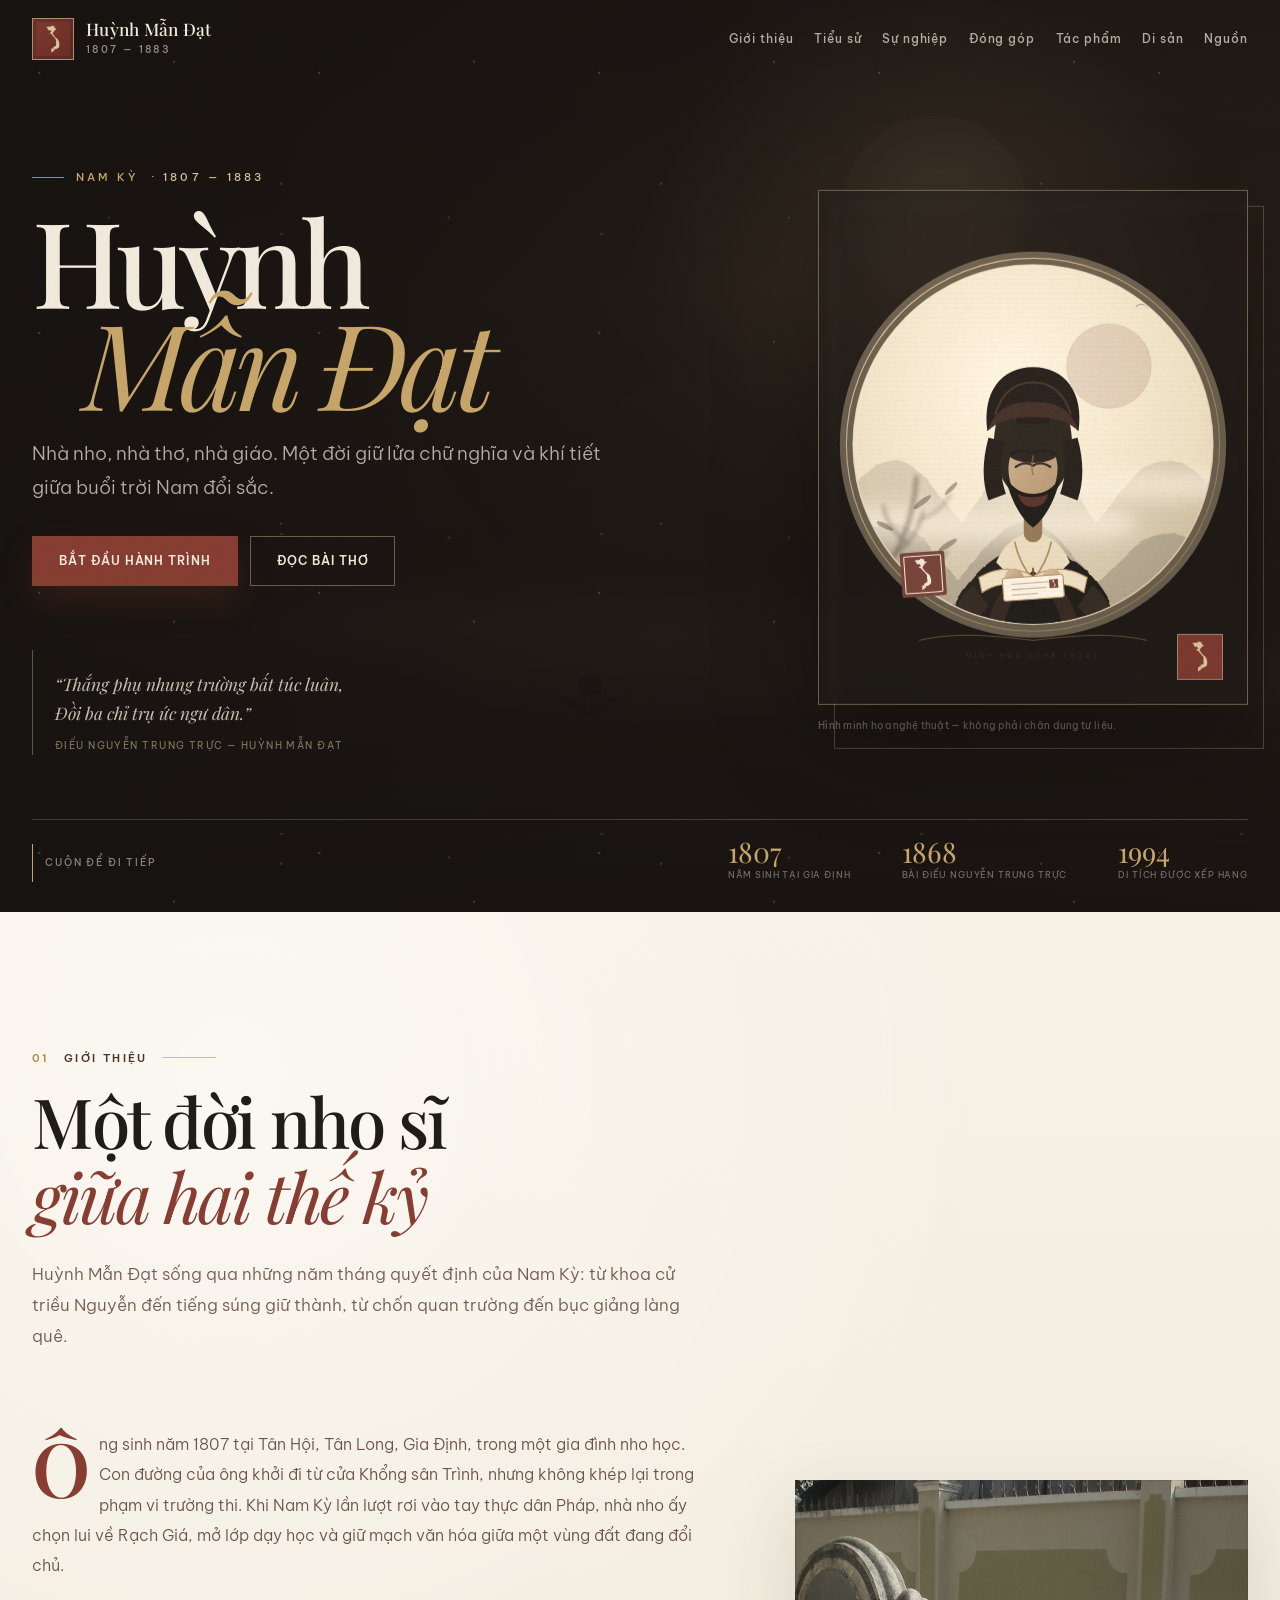
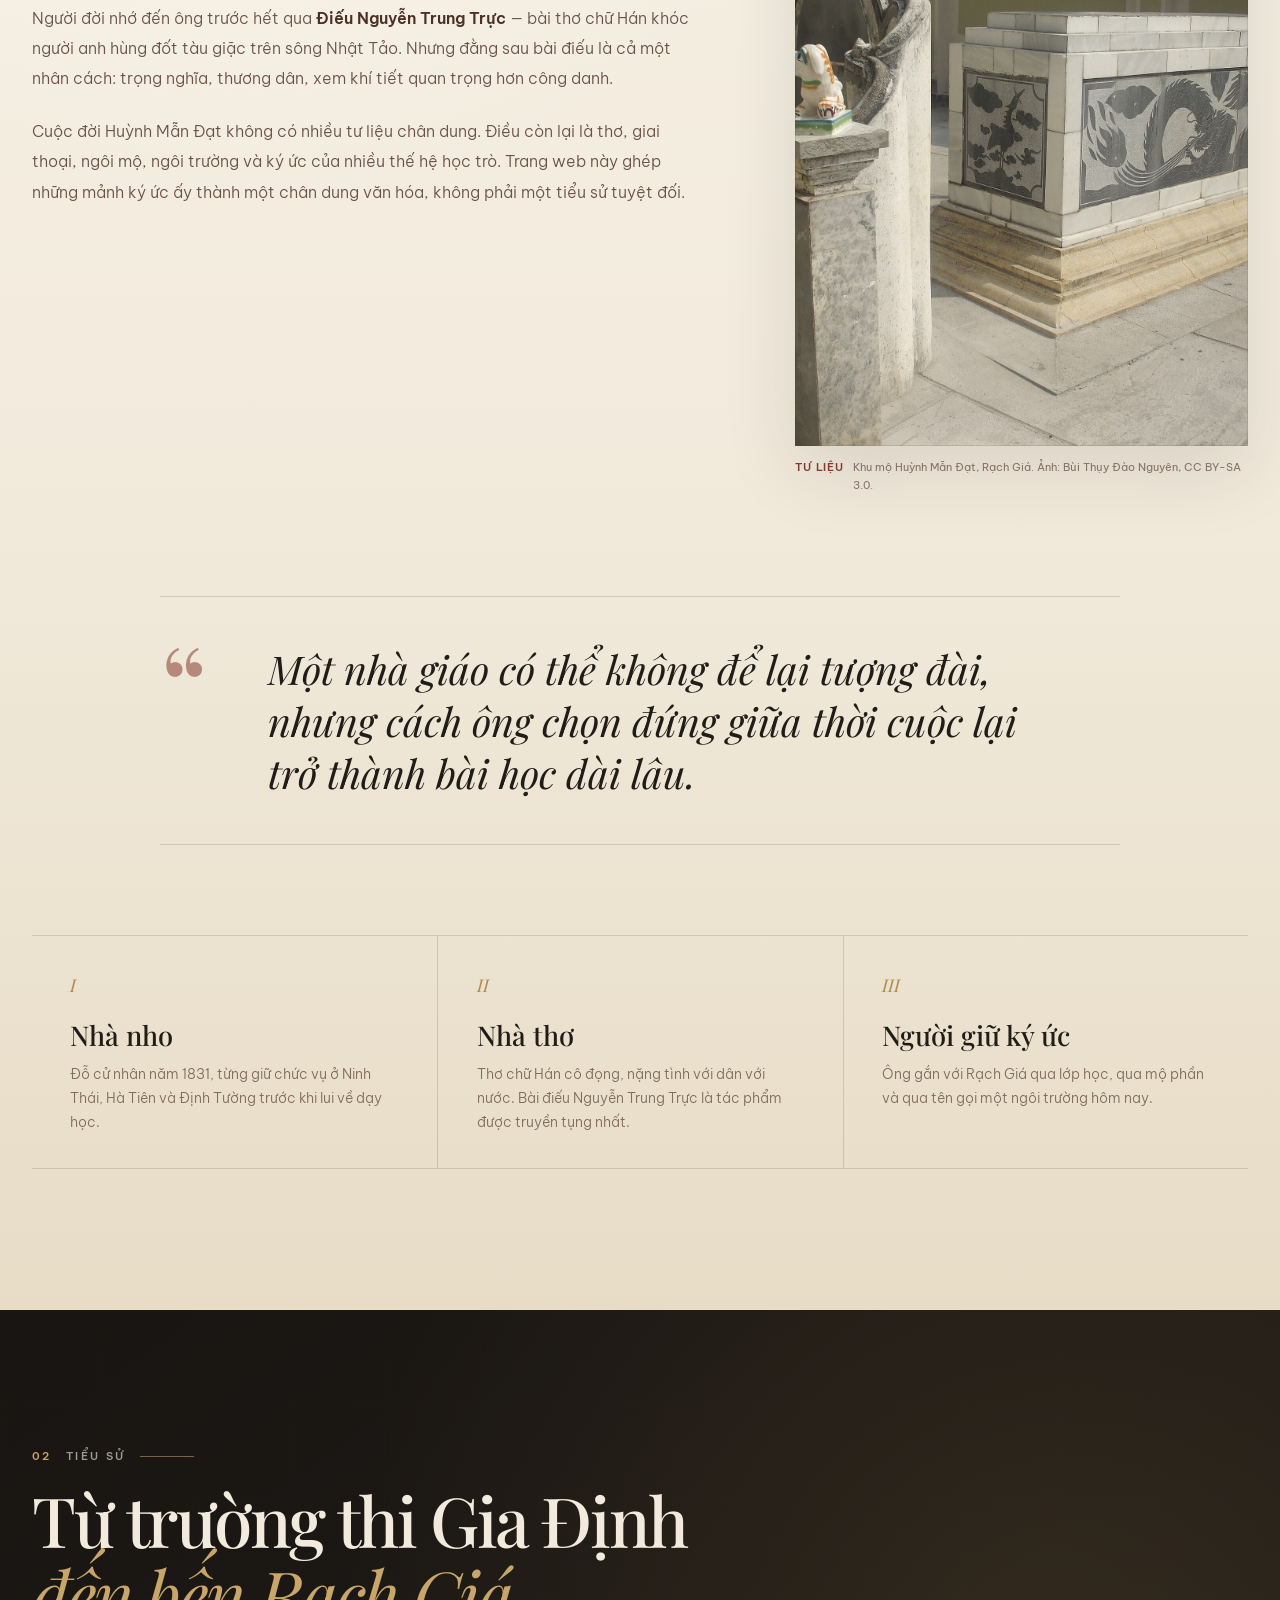
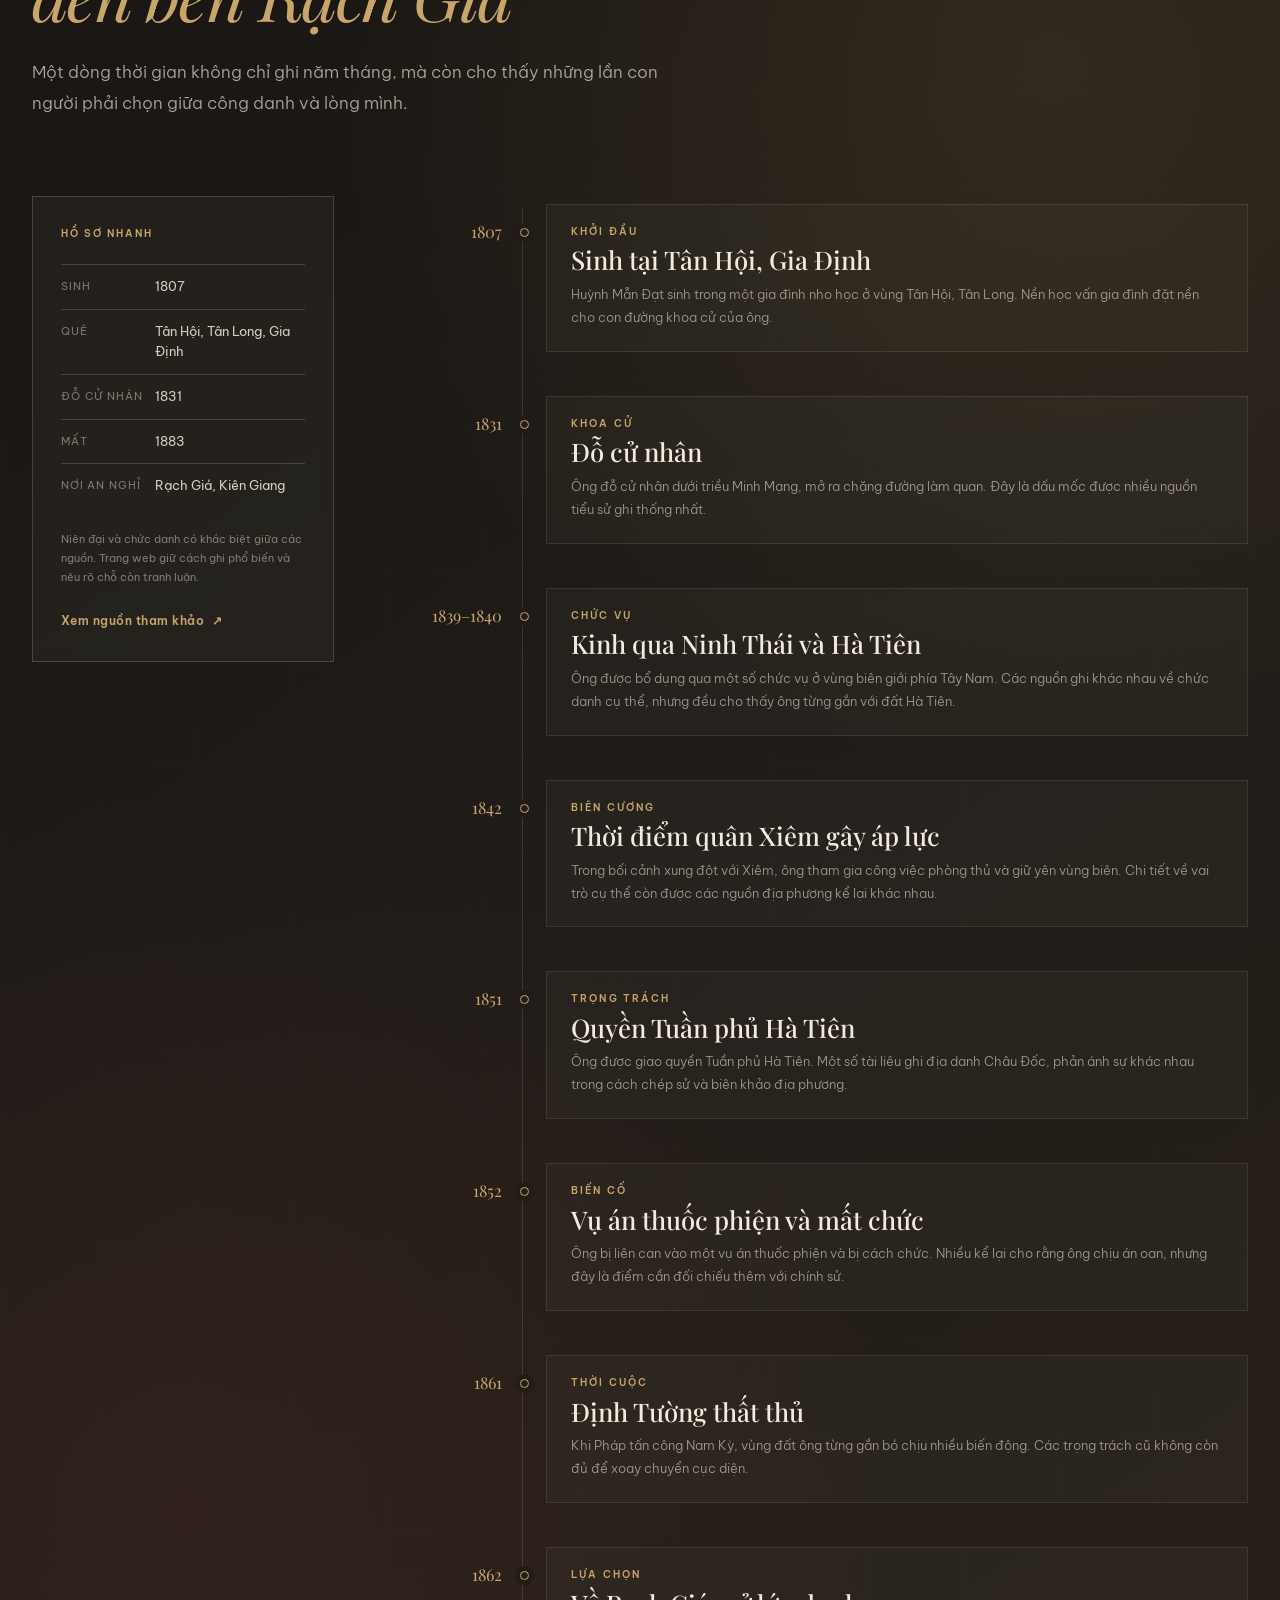
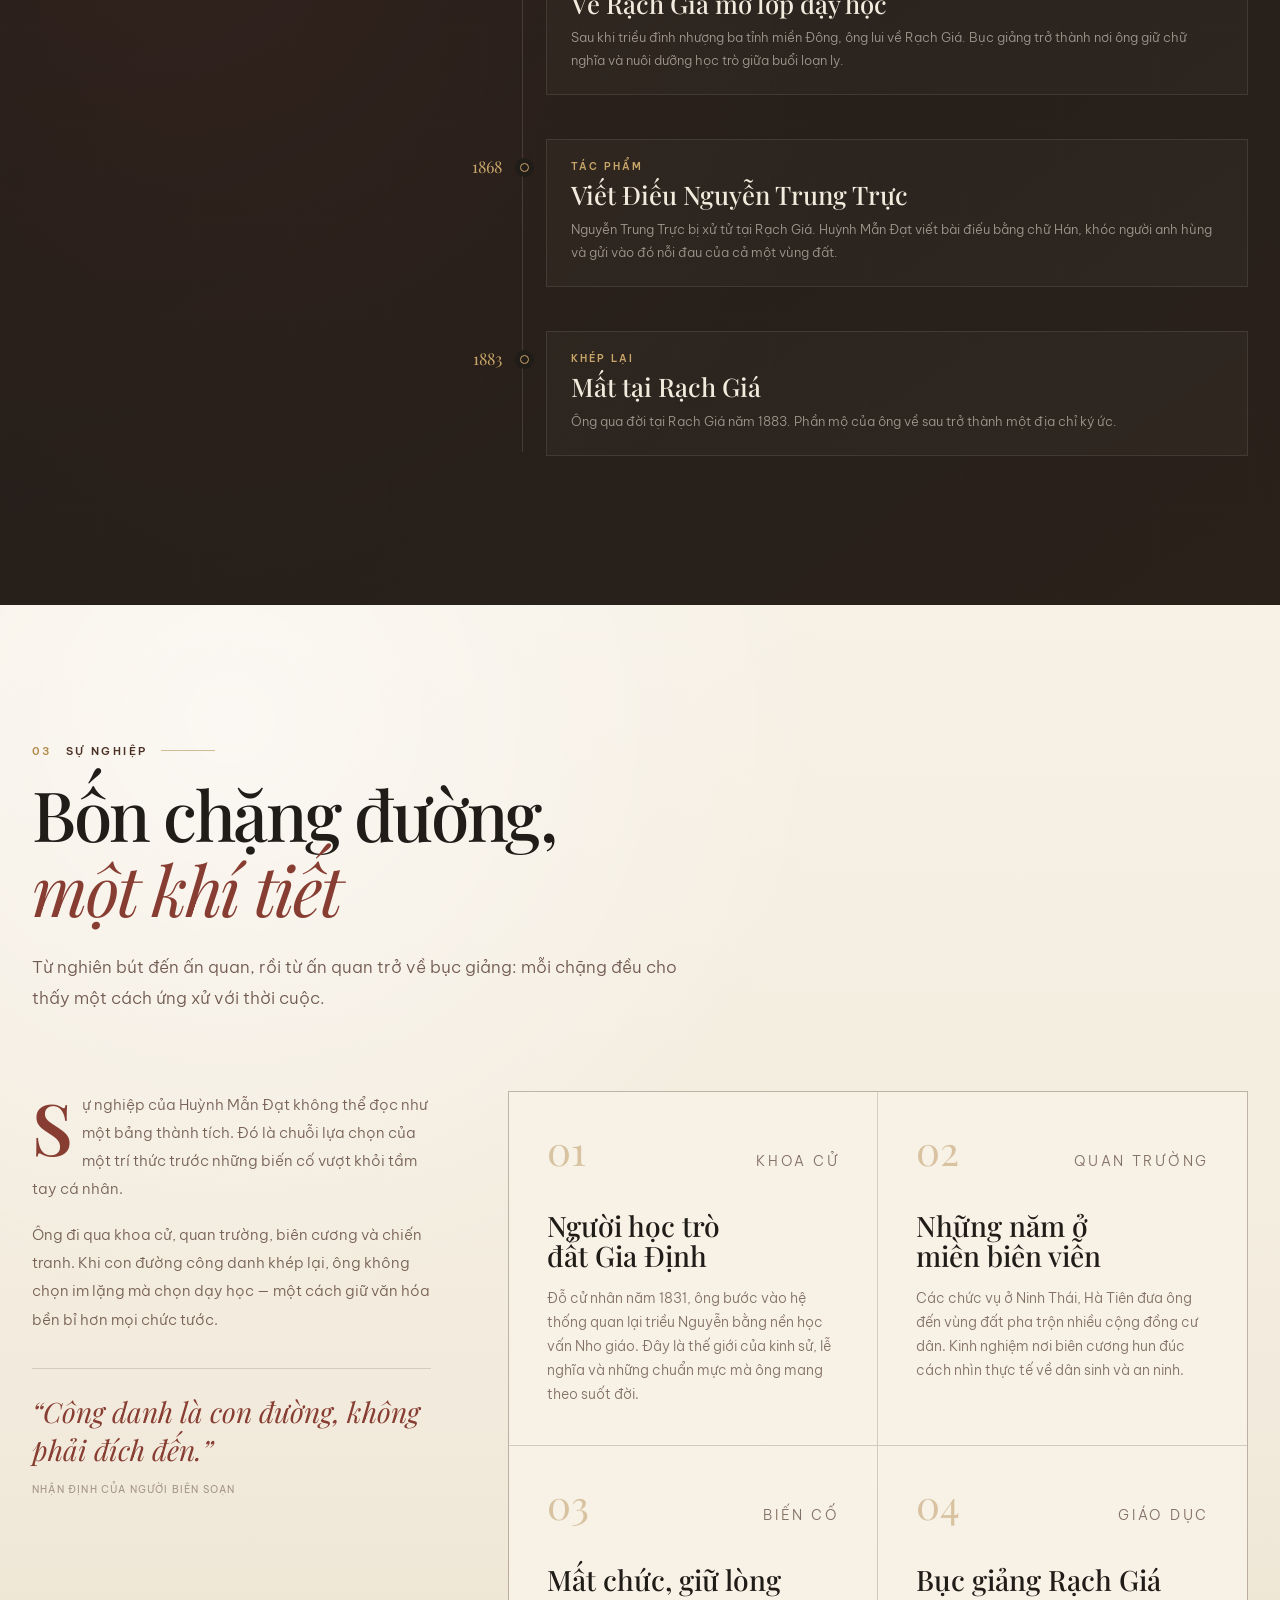
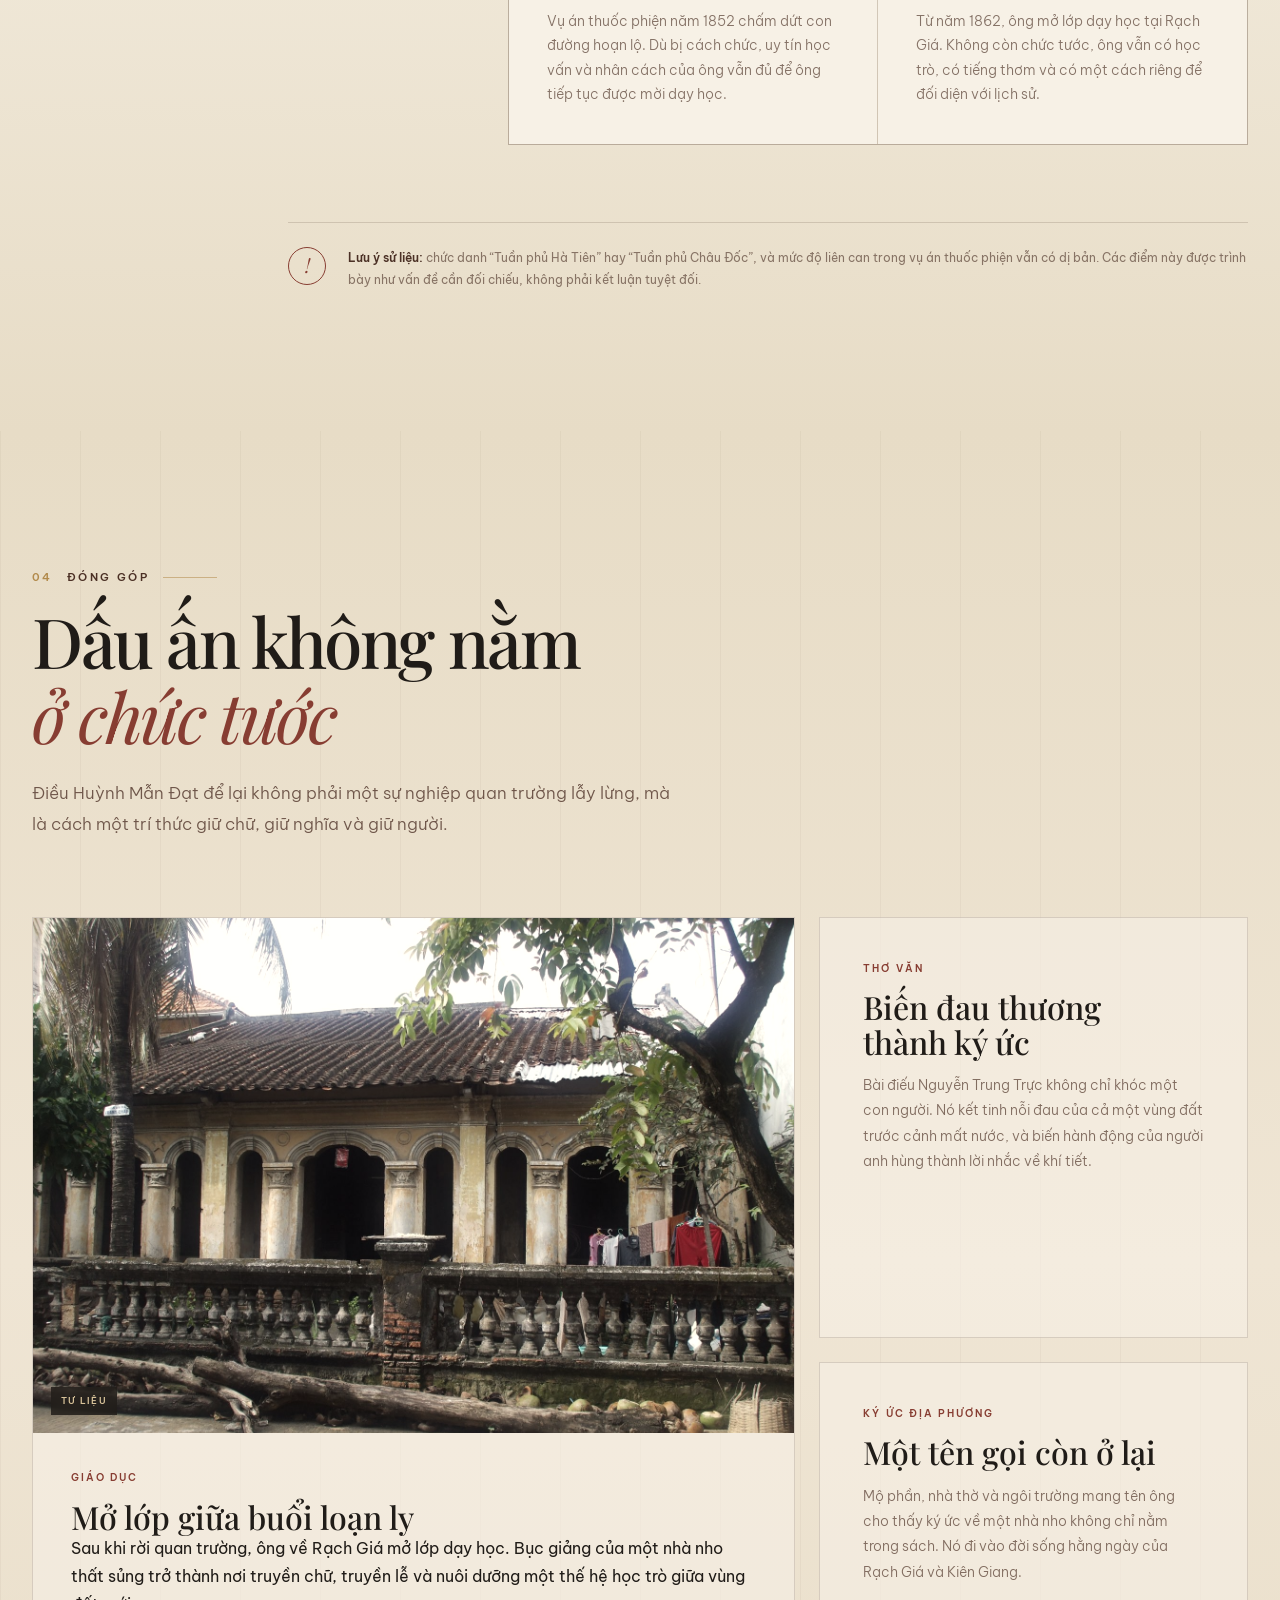
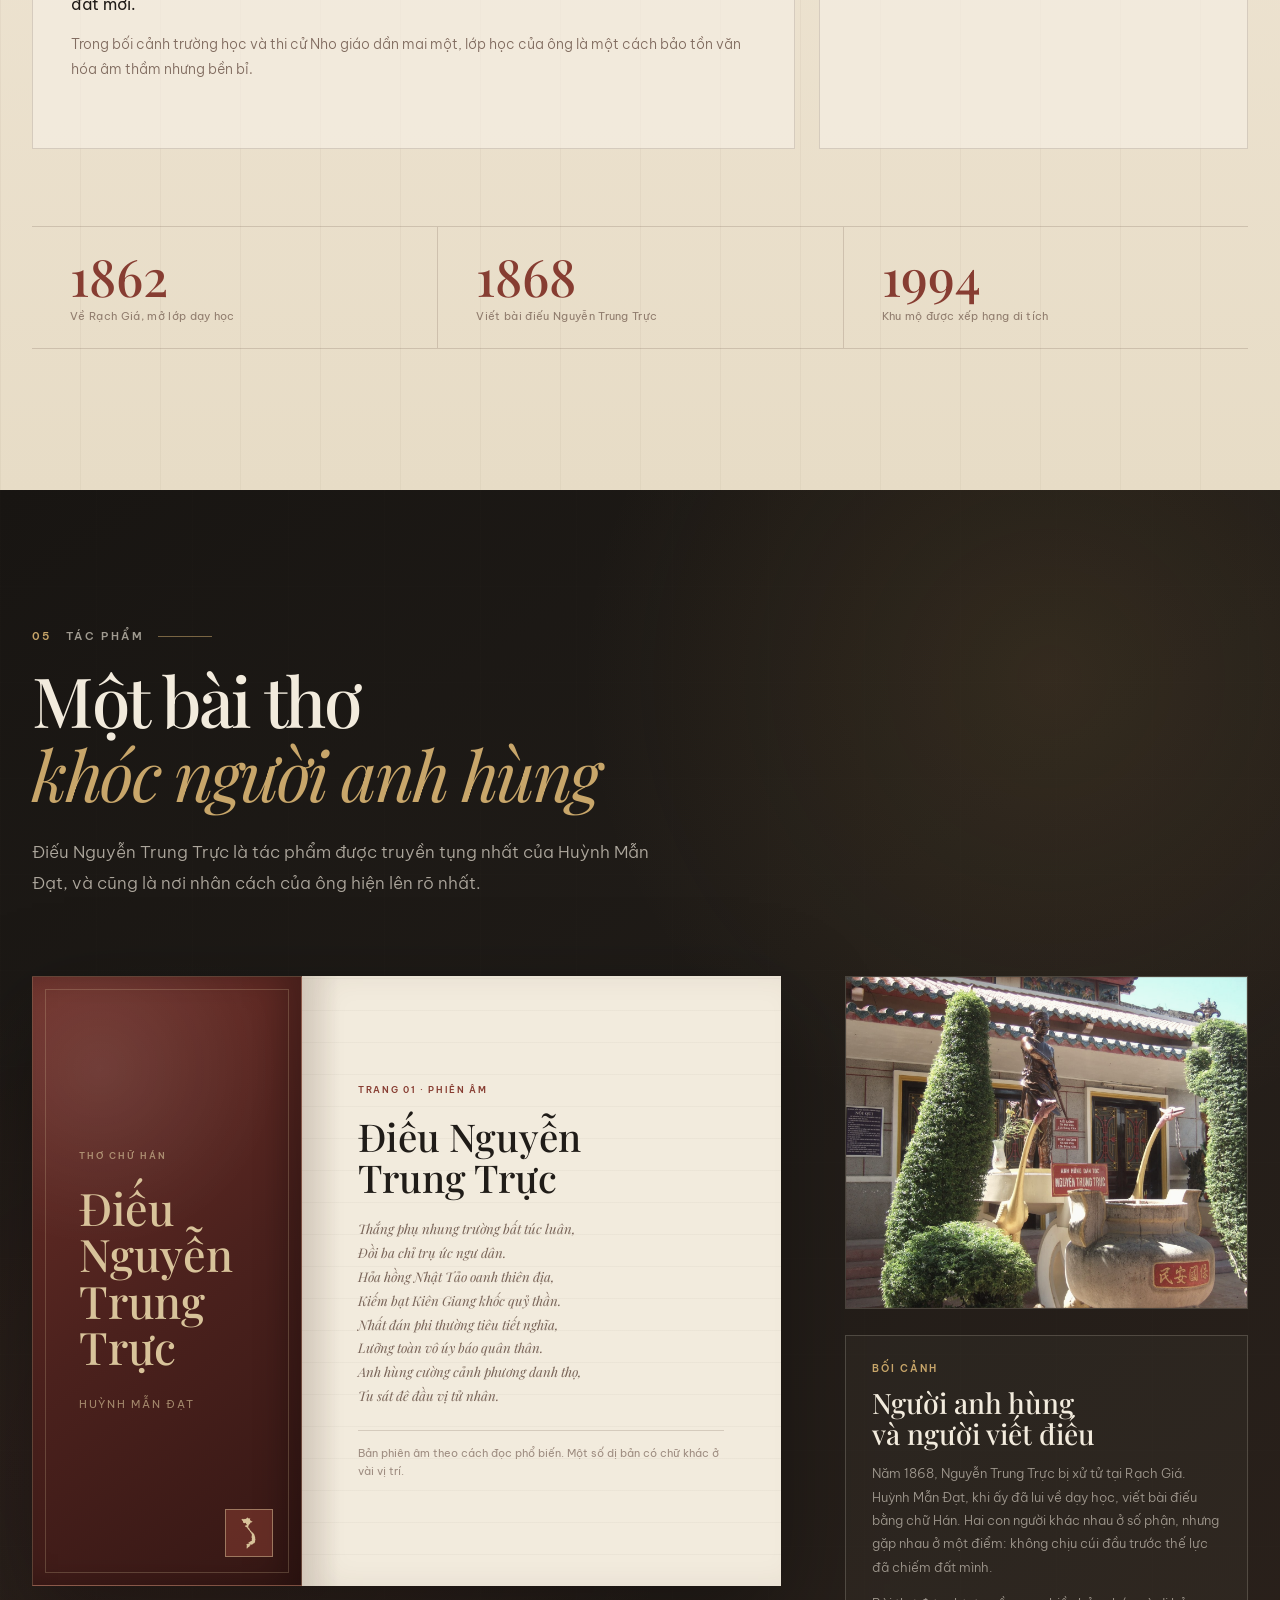
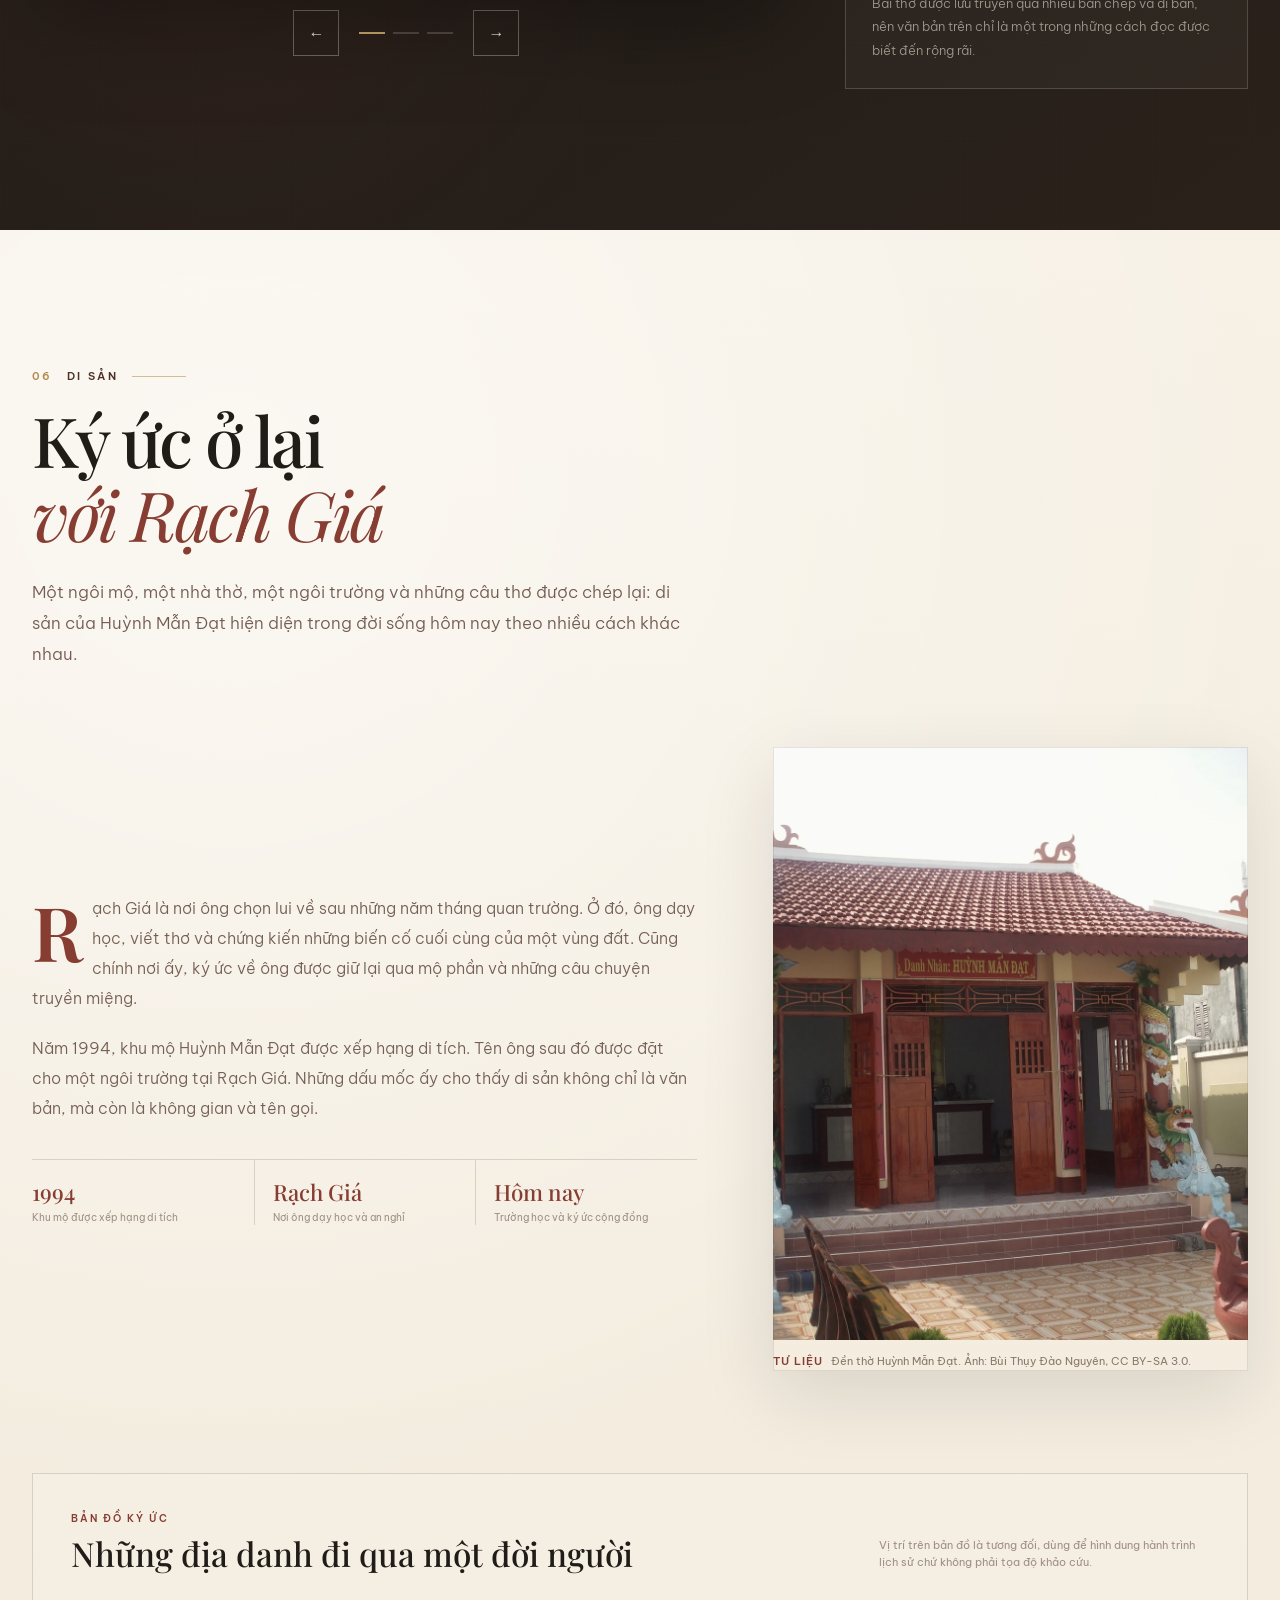
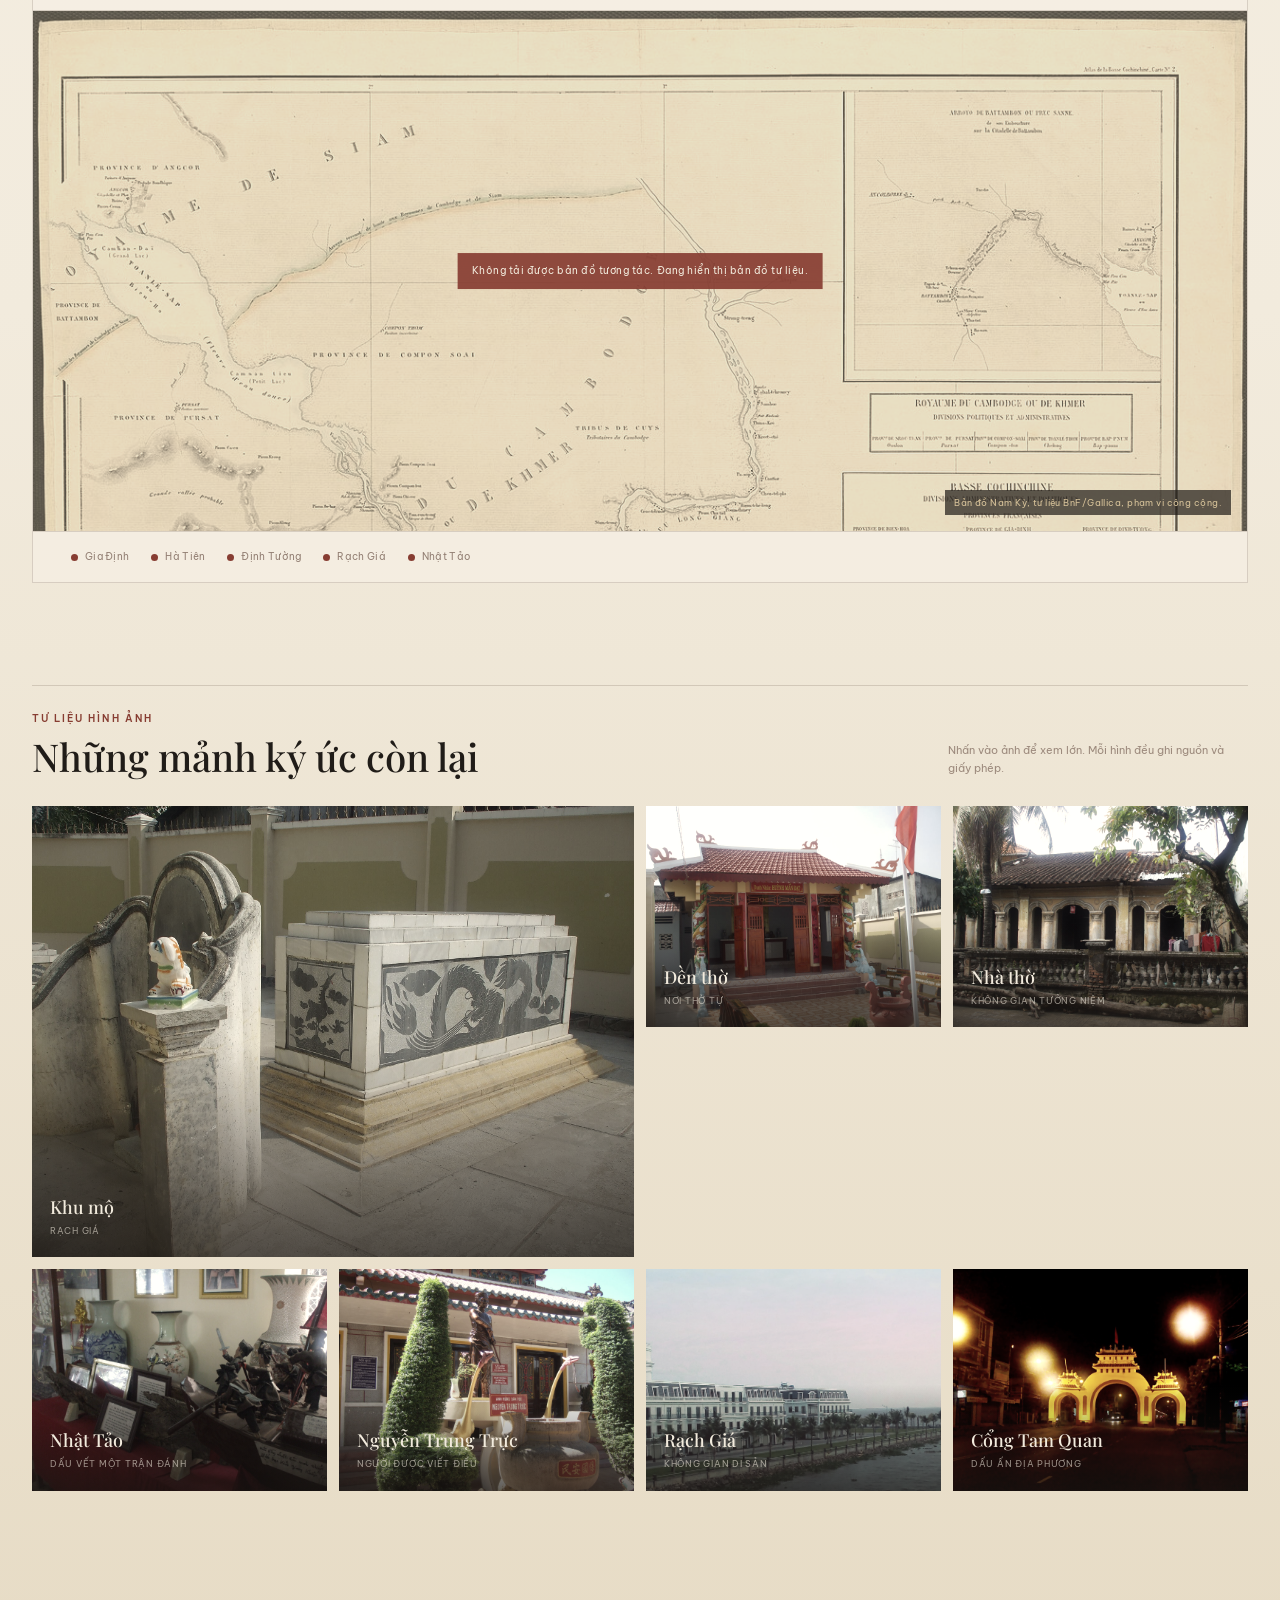
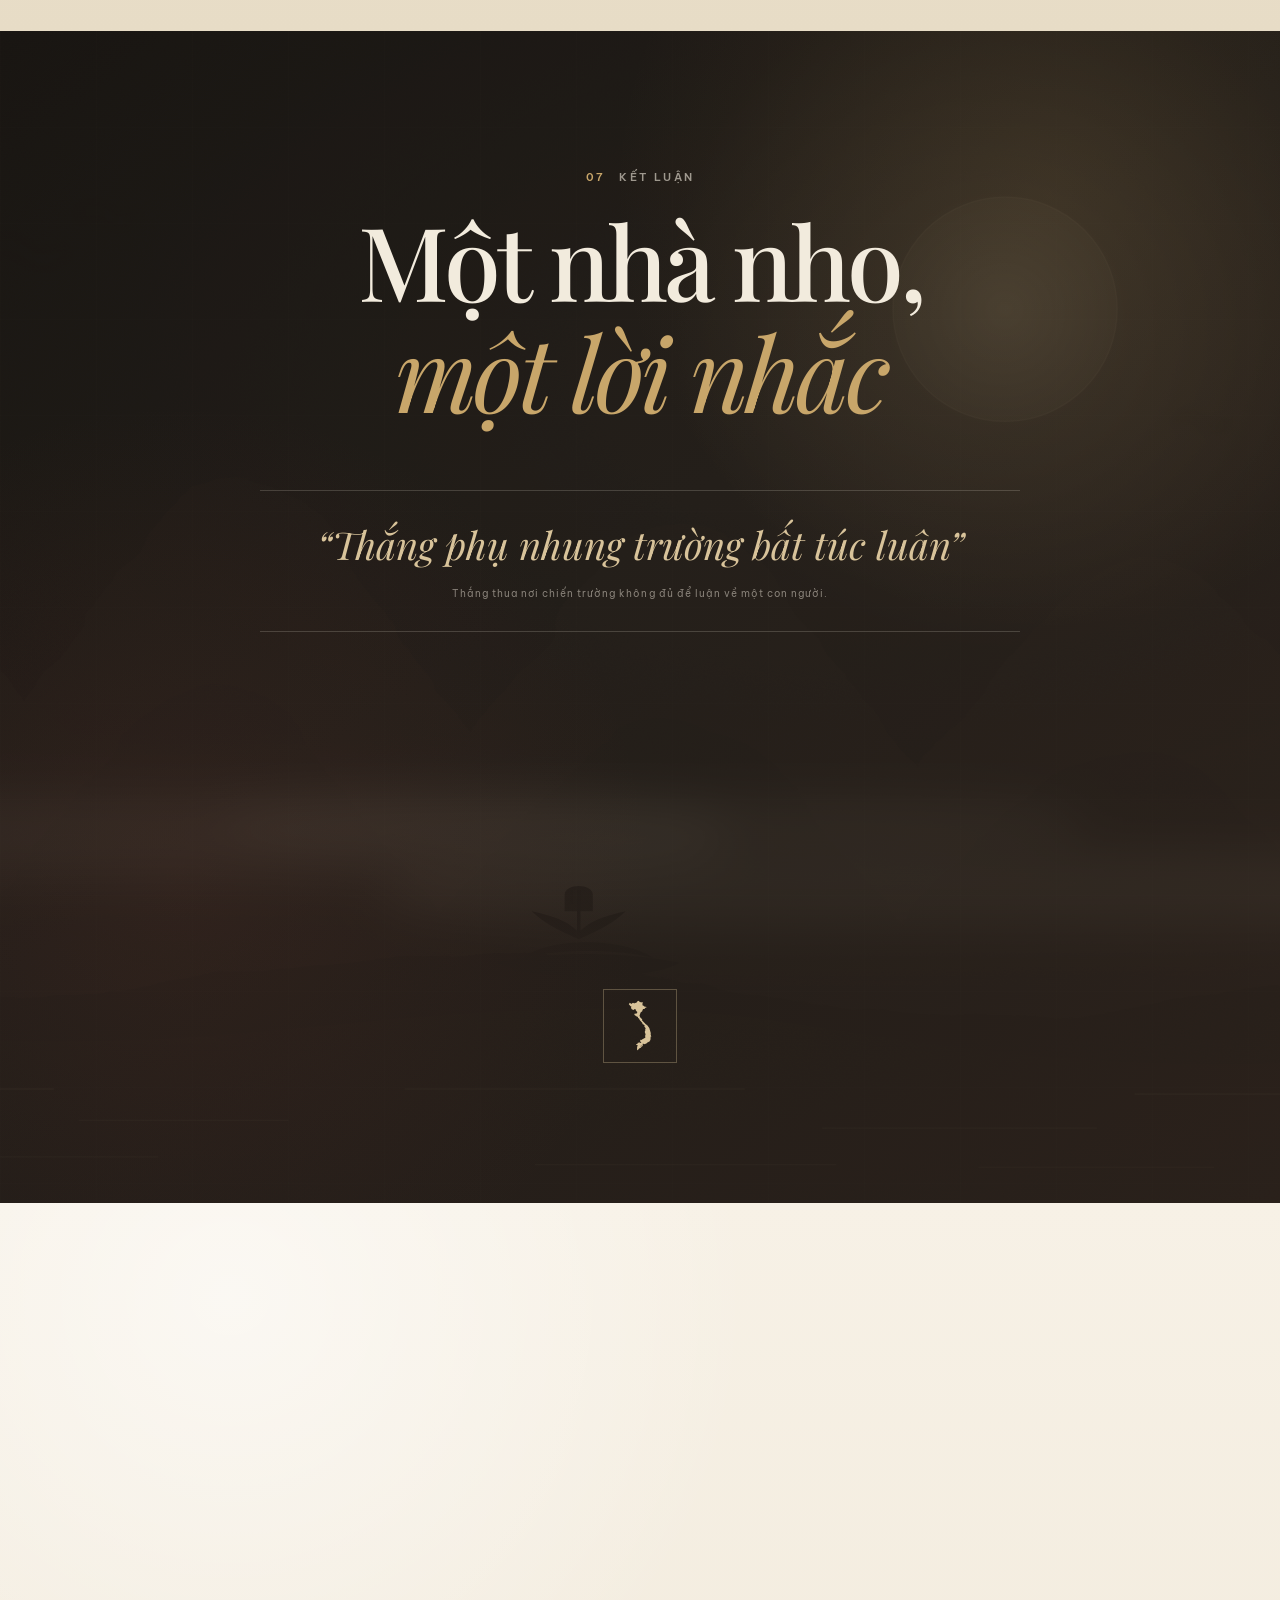
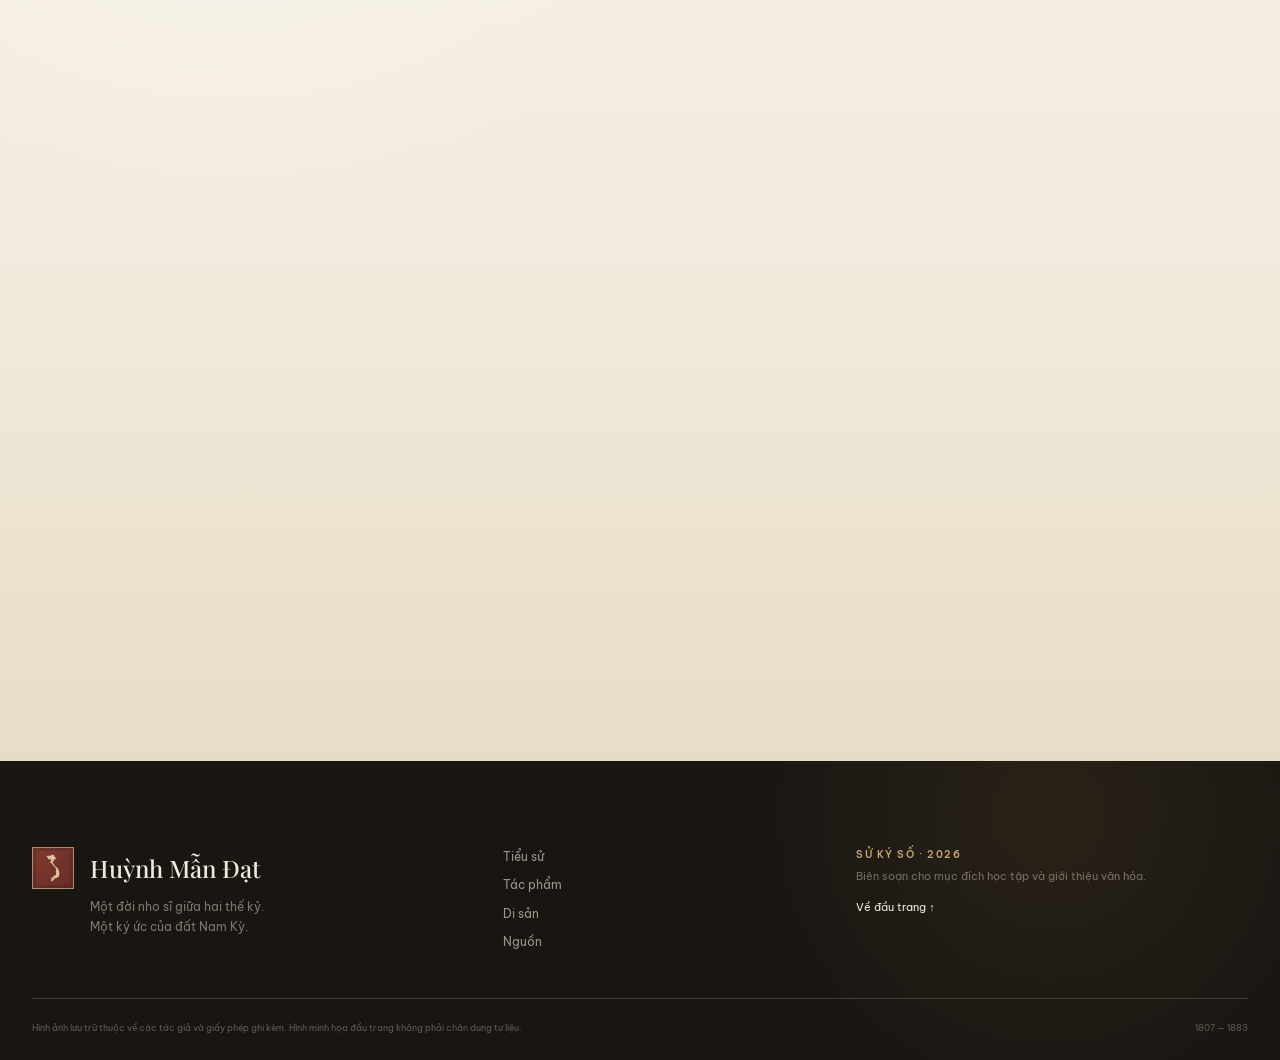
==== commit f678b77c: "Update project" ====
--- a/index.html
+++ b/index.html
@@ -30,7 +30,6 @@
       "@context": "https://schema.org",
       "@type": "Person",
       "name": "Huỳnh Mẫn Đạt",
-      "alternateName": "黃敏達",
       "birthDate": "1807",
       "deathDate": "1883",
       "birthPlace": "Tân Hội, Tân Long, Gia Định",
@@ -49,7 +48,7 @@
   <header class="site-header" data-header>
     <div class="shell header-inner">
       <a class="brand" href="#trang-chu" aria-label="Huỳnh Mẫn Đạt — về đầu trang">
-        <span class="brand-seal" aria-hidden="true">黃</span>
+        <span class="brand-seal" aria-hidden="true"><img src="assets/images/art/vietnam-map.svg" alt=""></span>
         <span class="brand-text">
           <strong>Huỳnh Mẫn Đạt</strong>
           <small>1807 — 1883</small>
@@ -96,8 +95,7 @@
           <span class="hero-figure-back" aria-hidden="true"></span>
           <div class="hero-frame">
             <img src="assets/images/art/hero-scholar.svg" alt="Hình minh họa một nhà nho Việt Nam bên nghiên mực và sách cổ" width="760" height="920" fetchpriority="high">
-            <span class="hero-han" aria-hidden="true">黃敏達</span>
-            <span class="hero-stamp" aria-hidden="true">守節</span>
+            <span class="hero-stamp" aria-hidden="true"><img src="assets/images/art/vietnam-map.svg" alt=""></span>
           </div>
           <figcaption>Hình minh họa nghệ thuật — không phải chân dung tư liệu.</figcaption>
         </figure>
@@ -382,10 +380,9 @@
             <div class="book-object">
               <div class="book-cover">
                 <span class="book-kicker">Thơ chữ Hán</span>
-                <span class="book-han" aria-hidden="true">悼阮忠直</span>
                 <h3>Điếu<br>Nguyễn Trung Trực</h3>
                 <span class="book-author">Huỳnh Mẫn Đạt</span>
-                <span class="book-seal" aria-hidden="true">黃敏達</span>
+                <span class="book-seal" aria-hidden="true"><img src="assets/images/art/vietnam-map.svg" alt=""></span>
               </div>
               <div class="book-pages" id="poem-pages">
                 <article class="book-page is-active" data-page="0">
@@ -548,7 +545,7 @@
           <a class="button button-primary" href="#nguon">Đọc nguồn tham khảo</a>
           <a class="button button-ghost" href="#trang-chu">Về đầu trang</a>
         </div>
-        <div class="conclusion-seal" aria-hidden="true"><span>守節</span></div>
+        <div class="conclusion-seal" aria-hidden="true"><img src="assets/images/art/vietnam-map.svg" alt=""></div>
       </div>
     </section>
 
@@ -617,7 +614,7 @@
   <footer class="site-footer">
     <div class="shell footer-grid">
       <div class="footer-brand">
-        <span class="brand-seal" aria-hidden="true">黃</span>
+        <span class="brand-seal" aria-hidden="true"><img src="assets/images/art/vietnam-map.svg" alt=""></span>
         <div>
           <strong>Huỳnh Mẫn Đạt</strong>
           <p>Một đời nho sĩ giữa hai thế kỷ.<br>Một ký ức của đất Nam Kỳ.</p>
--- a/assets/css/base.css
+++ b/assets/css/base.css
@@ -19,7 +19,6 @@
   --shadow-deep: 0 30px 90px rgba(0, 0, 0, 0.34);
   --font-display: "Playfair Display", "Times New Roman", serif;
   --font-body: "Be Vietnam Pro", "Segoe UI", sans-serif;
-  --font-han: "Noto Serif CJK SC", "Songti SC", "SimSun", serif;
   --shell: min(1240px, calc(100vw - 64px));
   --header-h: 78px;
   --ease: cubic-bezier(0.22, 1, 0.36, 1);
--- a/assets/css/components.css
+++ b/assets/css/components.css
@@ -47,6 +47,7 @@
 }
 
 .brand-seal {
+  position: relative;
   display: grid;
   flex: 0 0 auto;
   width: 42px;
@@ -56,10 +57,17 @@
   background:
     linear-gradient(135deg, rgba(135, 61, 50, 0.92), rgba(108, 45, 38, 0.96));
   color: var(--gold);
-  font-family: var(--font-han);
-  font-size: 1.24rem;
   line-height: 1;
   box-shadow: inset 0 0 0 3px rgba(32, 28, 24, 0.2);
+}
+
+.brand-seal img {
+  position: absolute;
+  top: 15%;
+  left: 15%;
+  width: 70%;
+  height: 70%;
+  object-fit: contain;
 }
 
 .brand-text {
--- a/assets/css/sections.css
+++ b/assets/css/sections.css
@@ -154,17 +154,6 @@
   filter: sepia(0.18) saturate(0.82) contrast(1.02);
 }
 
-.hero-han {
-  position: absolute;
-  top: 28px;
-  right: -18px;
-  color: rgba(216, 195, 154, 0.72);
-  font-family: var(--font-han);
-  font-size: 0.9rem;
-  letter-spacing: 0.22em;
-  writing-mode: vertical-rl;
-}
-
 .hero-stamp {
   position: absolute;
   right: 24px;
@@ -176,10 +165,17 @@
   border: 1px solid rgba(216, 195, 154, 0.5);
   background: rgba(135, 61, 50, 0.9);
   color: var(--gold);
-  font-family: var(--font-han);
-  font-size: 0.62rem;
-  letter-spacing: 0.12em;
-  writing-mode: vertical-rl;
+}
+
+.hero-stamp img {
+  position: absolute;
+  top: 15%;
+  left: 15%;
+  width: 70%;
+  height: 70%;
+  aspect-ratio: auto;
+  object-fit: contain;
+  filter: none;
 }
 
 .hero-figure figcaption {
@@ -812,15 +808,6 @@
   text-transform: uppercase;
 }
 
-.book-han {
-  margin-top: 22px;
-  color: rgba(216, 195, 154, 0.74);
-  font-family: var(--font-han);
-  font-size: clamp(1.2rem, 2vw, 1.6rem);
-  letter-spacing: 0.3em;
-  writing-mode: vertical-rl;
-}
-
 .book-cover h3 {
   margin-top: 20px;
   font-family: var(--font-display);
@@ -848,10 +835,15 @@
   border: 1px solid rgba(216, 195, 154, 0.5);
   background: rgba(135, 61, 50, 0.55);
   color: var(--gold);
-  font-family: var(--font-han);
-  font-size: 0.55rem;
-  letter-spacing: 0.1em;
-  writing-mode: vertical-rl;
+}
+
+.book-seal img {
+  position: absolute;
+  top: 15%;
+  left: 15%;
+  width: 70%;
+  height: 70%;
+  object-fit: contain;
 }
 
 .book-pages {
@@ -1450,6 +1442,7 @@
 }
 
 .conclusion-seal {
+  position: relative;
   display: grid;
   width: 74px;
   height: 74px;
@@ -1457,10 +1450,15 @@
   place-items: center;
   border: 1px solid rgba(216, 195, 154, 0.32);
   color: rgba(216, 195, 154, 0.55);
-  font-family: var(--font-han);
-  font-size: 0.72rem;
-  letter-spacing: 0.16em;
-  writing-mode: vertical-rl;
+}
+
+.conclusion-seal img {
+  position: absolute;
+  top: 15%;
+  left: 15%;
+  width: 70%;
+  height: 70%;
+  object-fit: contain;
 }
 
 .sources-layout {
@@ -1897,10 +1895,6 @@
     min-height: 330px;
   }
 
-  .book-han {
-    display: none;
-  }
-
   .book-pages {
     min-height: 560px;
   }
